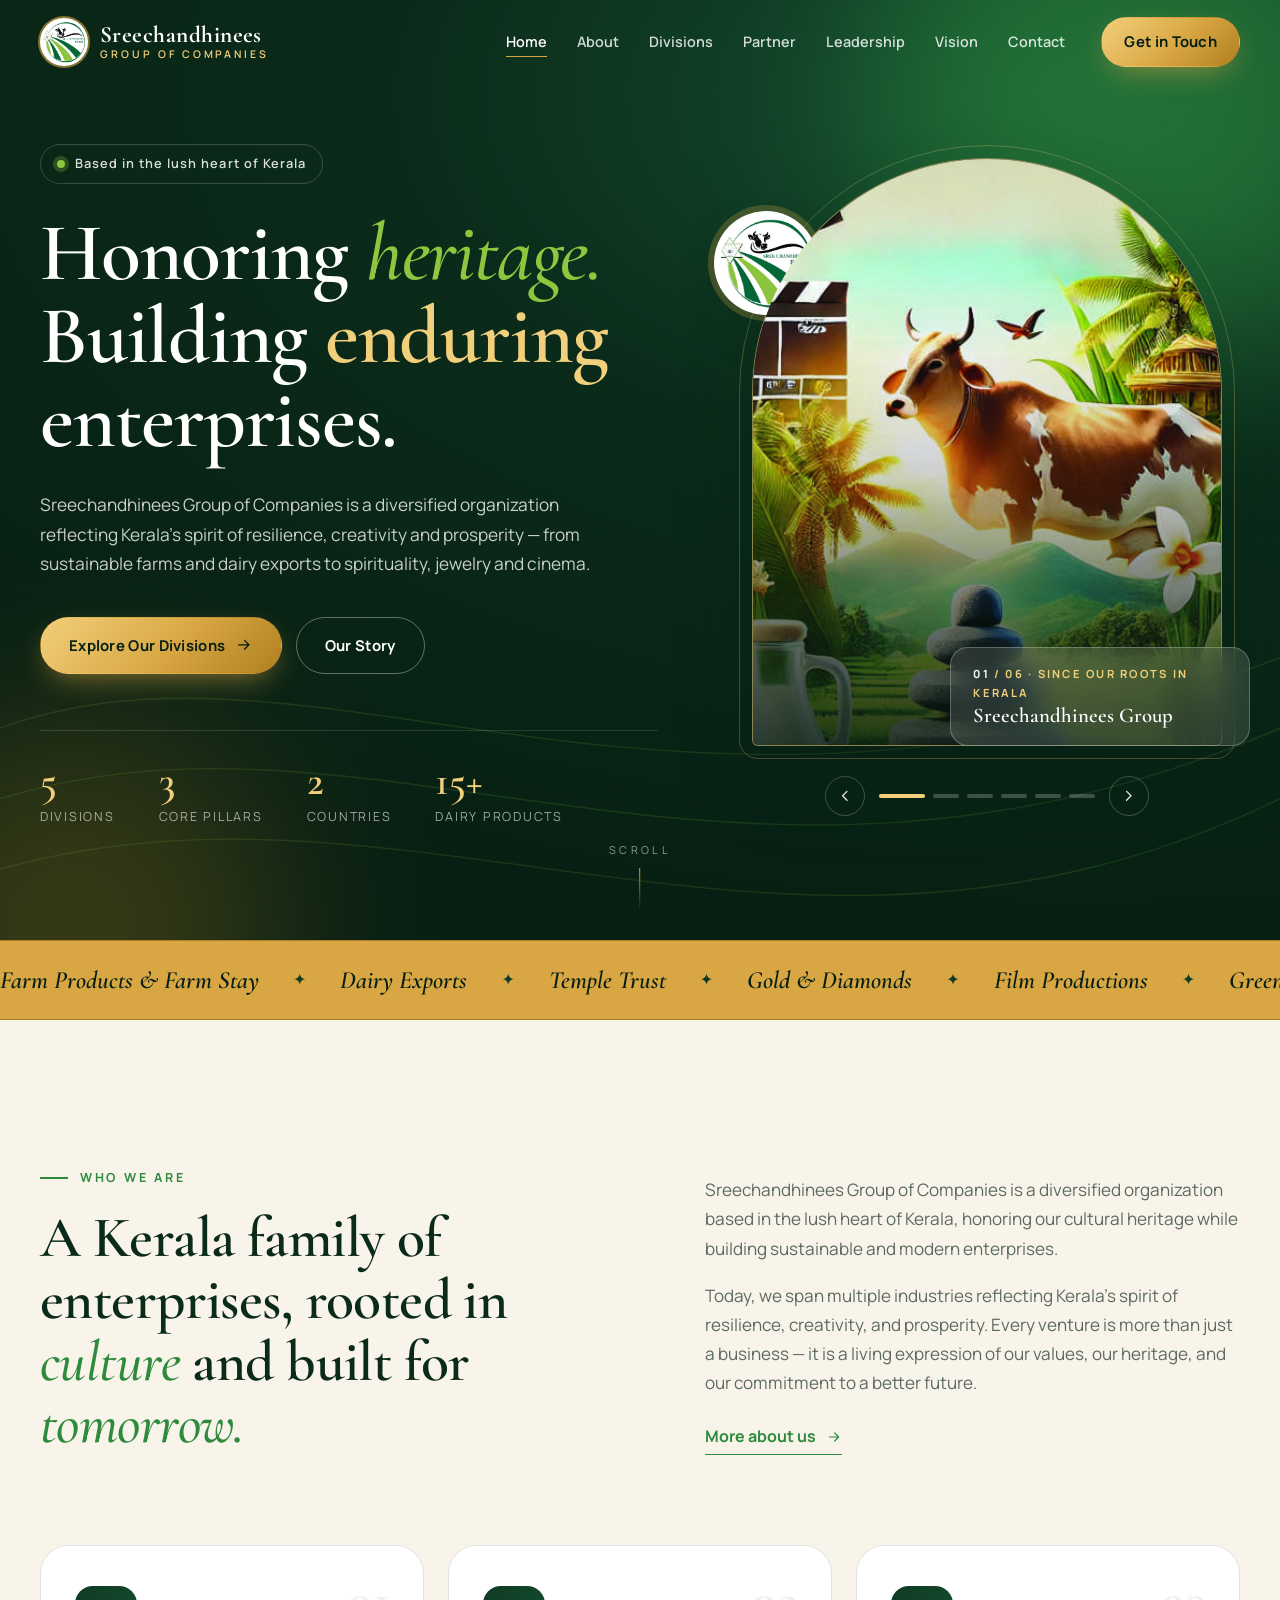
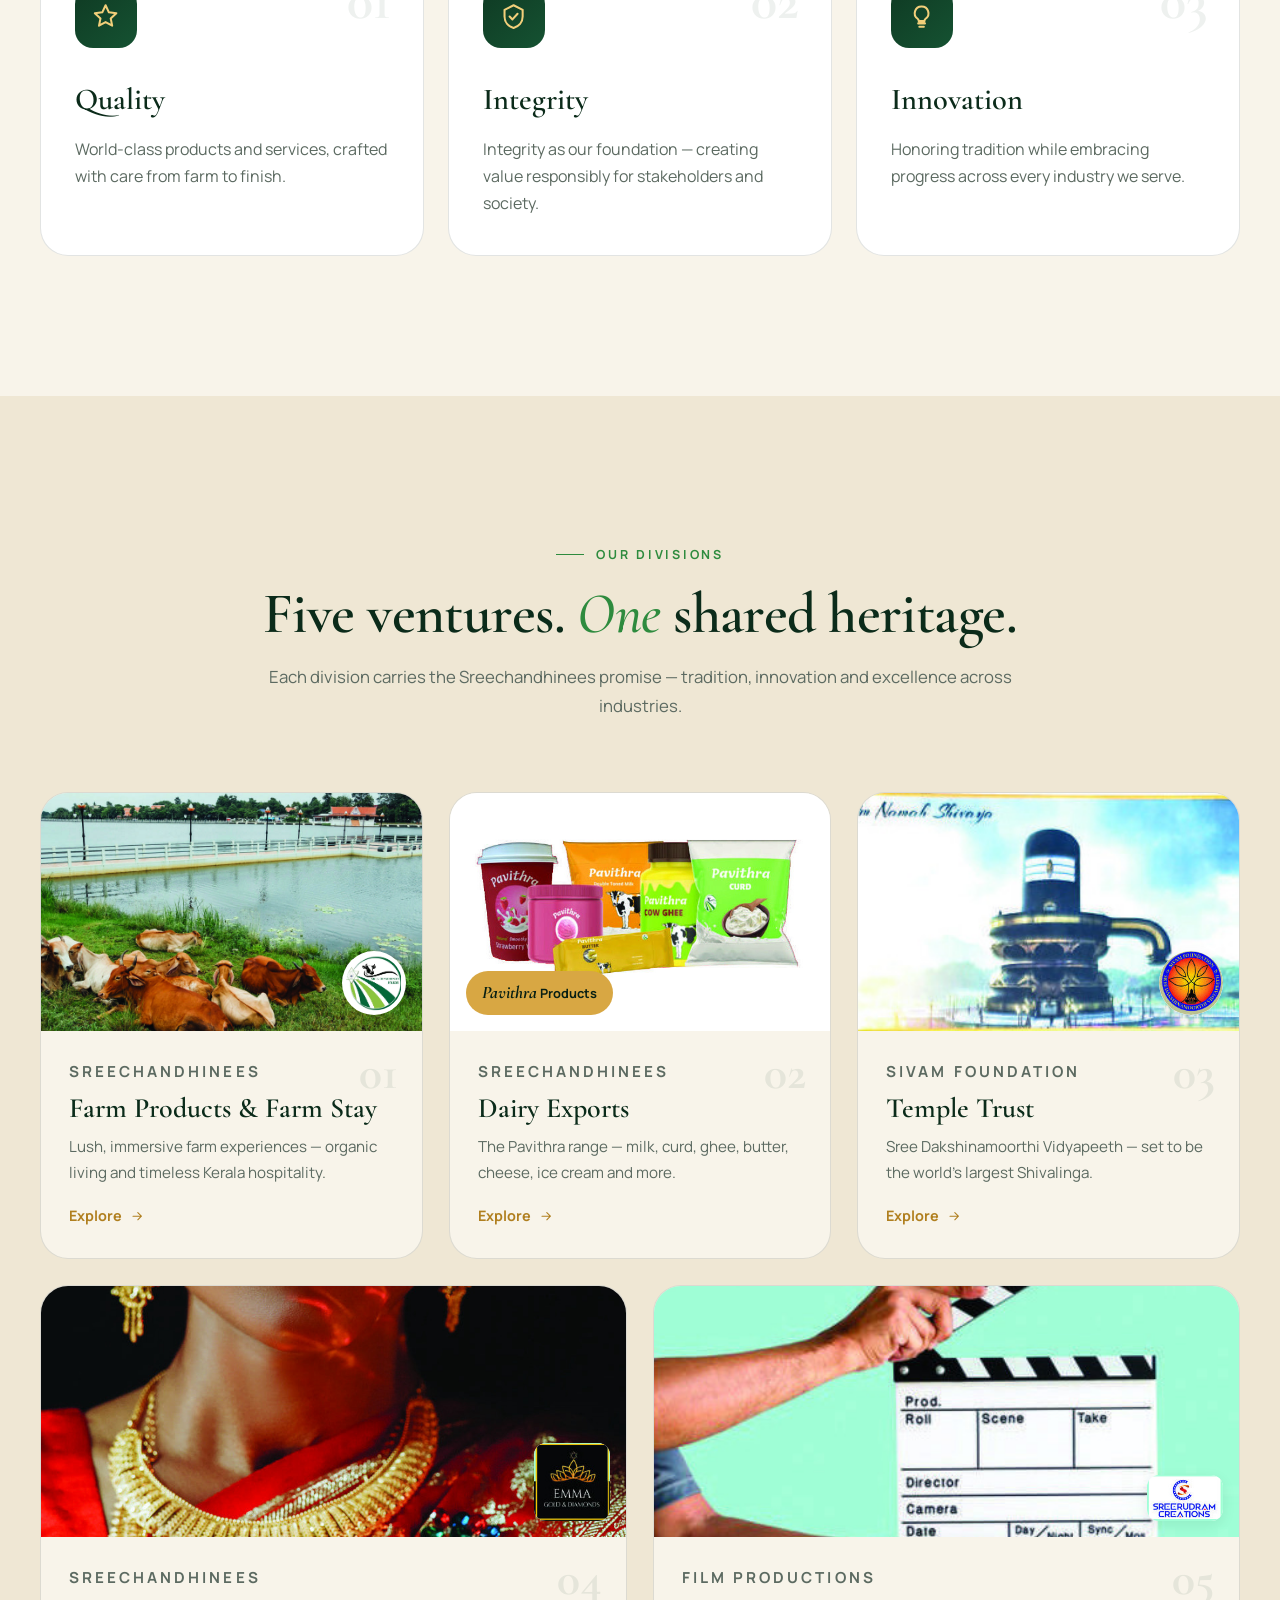
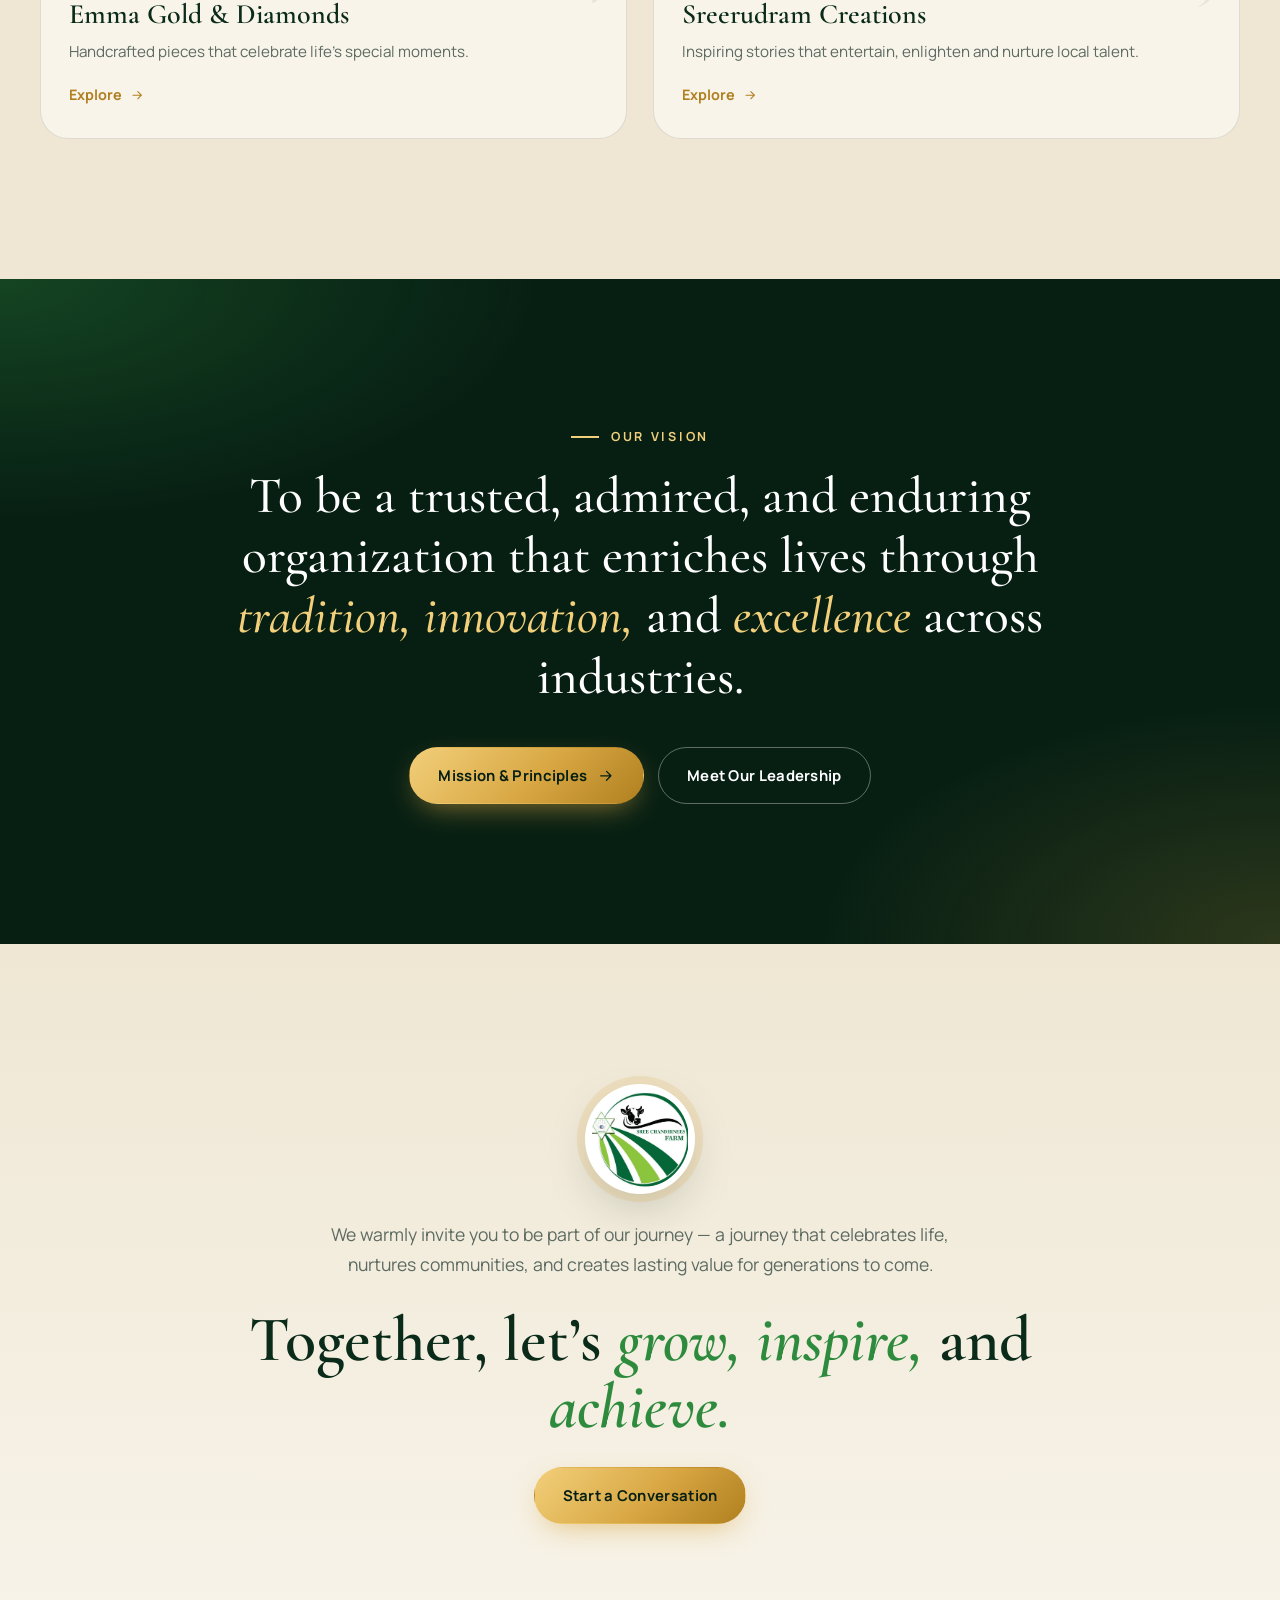
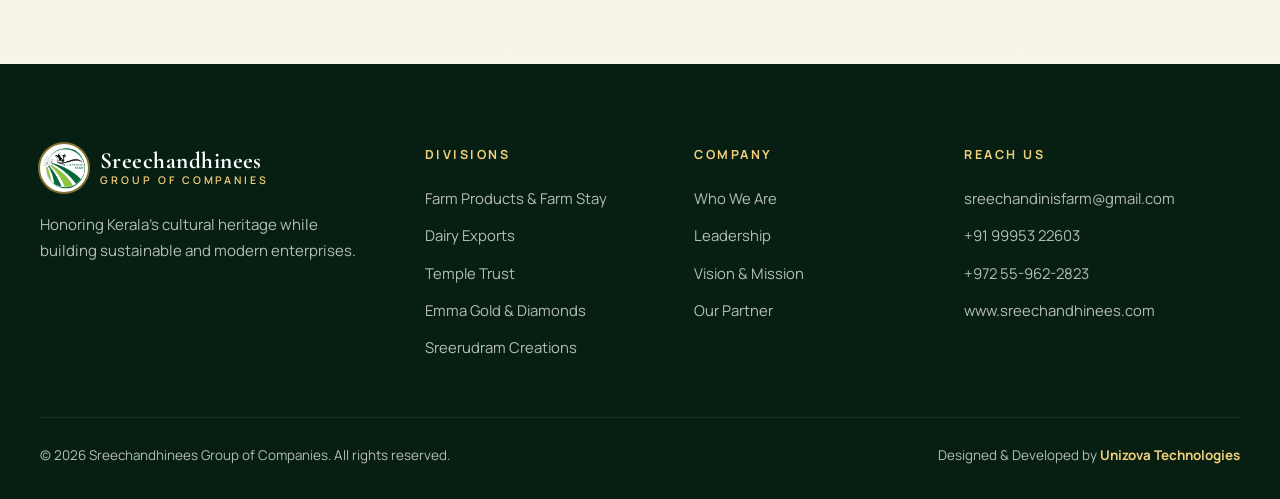
==== index.html @ 1dfb5d1c "Update footer credit to Unizova Technologies Co-Authored-By: Claude Opus 5.5 <noreply@anthropic.com>" ====
<!DOCTYPE html>
<html lang="en">
<head>
  <meta charset="UTF-8">
  <meta name="viewport" content="width=device-width, initial-scale=1.0">
  <title>Sreechandhinees Group of Companies | Rooted in Kerala</title>
  <meta name="description" content="Sreechandhinees Group of Companies — a diversified Kerala organization spanning farm stays, dairy exports, temple trust, gold &amp; diamonds and film productions. Founded on Quality, Integrity and Innovation.">
  <link rel="icon" type="image/jpeg" href="assets/img/logo.jpg">
  <link rel="preconnect" href="https://fonts.googleapis.com">
  <link rel="preconnect" href="https://fonts.gstatic.com" crossorigin>
  <link href="https://fonts.googleapis.com/css2?family=Cormorant+Garamond:ital,wght@0,500;0,600;0,700;1,500;1,600&family=Manrope:wght@300;400;500;600;700;800&display=swap" rel="stylesheet">
  <link rel="stylesheet" href="css/style.css">
</head>
<body class="page-home">

  <!-- Preloader -->
  <div class="preloader" id="preloader">
    <div class="preloader__inner">
      <div class="preloader__logo"><img src="assets/img/logo.jpg" alt=""></div>
      <span class="preloader__text">Sreechandhinees</span>
      <div class="preloader__bar"><span></span></div>
    </div>
  </div>

  <!-- Header -->
  <header class="header" id="header">
    <div class="container header__inner">
      <a href="index.html" class="brand" aria-label="Sreechandhinees home">
        <span class="brand__mark"><img src="assets/img/logo.jpg" alt="Sreechandhinees Farm logo"></span>
        <span class="brand__text">
          <strong>Sreechandhinees</strong>
          <small>Group of Companies</small>
        </span>
      </a>

      <nav class="nav" id="nav" aria-label="Primary">
        <ul class="nav__list">
          <li><a href="index.html" class="nav__link is-active" aria-current="page">Home</a></li>
          <li><a href="about.html" class="nav__link">About</a></li>
          <li><a href="divisions.html" class="nav__link">Divisions</a></li>
          <li><a href="partner.html" class="nav__link">Partner</a></li>
          <li><a href="leadership.html" class="nav__link">Leadership</a></li>
          <li><a href="vision.html" class="nav__link">Vision</a></li>
          <li><a href="contact.html" class="nav__link">Contact</a></li>
        </ul>
        <a href="contact.html" class="btn btn--gold nav__cta">Get in Touch</a>
      </nav>

      <button class="burger" id="burger" aria-label="Open menu" aria-expanded="false" aria-controls="nav">
        <span></span><span></span><span></span>
      </button>
    </div>
  </header>

  <main>
    <section class="hero" id="home">
      <div class="hero__bg" aria-hidden="true">
        <div class="hero__glow hero__glow--1"></div>
        <div class="hero__glow hero__glow--2"></div>
        <svg class="hero__lines" viewBox="0 0 800 800" preserveAspectRatio="none">
          <path d="M0 620 C 200 520, 420 760, 800 560" />
          <path d="M0 680 C 240 580, 460 820, 800 620" />
          <path d="M0 740 C 260 640, 500 880, 800 680" />
        </svg>
      </div>

      <div class="container hero__grid">
        <div class="hero__content">
          <p class="eyebrow reveal"><span class="eyebrow__dot"></span> Based in the lush heart of Kerala</p>
          <h1 class="hero__title reveal">
            Honoring <em>heritage.</em><br>
            Building <span class="text-gold">enduring</span> enterprises.
          </h1>
          <p class="hero__lead reveal">
            Sreechandhinees Group of Companies is a diversified organization reflecting Kerala’s spirit of resilience, creativity and prosperity — from sustainable farms and dairy exports to spirituality, jewelry and cinema.
          </p>
          <div class="hero__actions reveal">
            <a href="divisions.html" class="btn btn--gold">Explore Our Divisions
              <svg viewBox="0 0 24 24" aria-hidden="true"><path d="M5 12h14M13 6l6 6-6 6"/></svg>
            </a>
            <a href="about.html" class="btn btn--ghost">Our Story</a>
          </div>

          <ul class="hero__stats reveal">
            <li><strong data-count="5">0</strong><span>Divisions</span></li>
            <li><strong data-count="3">0</strong><span>Core Pillars</span></li>
            <li><strong data-count="2">0</strong><span>Countries</span></li>
            <li><strong data-count="15" data-suffix="+">0</strong><span>Dairy Products</span></li>
          </ul>
        </div>

        <div class="hero__visual reveal">
          <div class="hero-slider" id="heroSlider" aria-roledescription="carousel" aria-label="Sreechandhinees divisions">
            <div class="hero__arch">
              <figure class="slide is-active" data-title="Sreechandhinees Group" data-label="Since our roots in Kerala" data-href="about.html">
                <img src="assets/img/hero-art.jpg" alt="Kerala heritage collage — cow, paddy fields, coconut palms, dairy and cinema" style="object-position: 50% 15%">
              </figure>
              <figure class="slide" data-title="Farm Products &amp; Farm Stay" data-label="Division 01" data-href="farm.html">
                <img src="assets/img/farm.jpg" alt="Cattle resting by the lake at the Sreechandhinees farm" loading="lazy" style="object-position: 38% 50%">
              </figure>
              <figure class="slide slide--contain" data-title="Pavithra Dairy Exports" data-label="Division 02" data-href="dairy.html">
                <span class="slide__backdrop" style="background-image:url('assets/img/dairy-products.jpg')"></span>
                <img src="assets/img/dairy-products.jpg" alt="Pavithra dairy products" loading="lazy">
              </figure>
              <figure class="slide slide--contain" data-title="Sivam Foundation Temple Trust" data-label="Division 03" data-href="temple.html">
                <span class="slide__backdrop" style="background-image:url('assets/img/shivalinga.jpg')"></span>
                <img src="assets/img/shivalinga.jpg" alt="Sree Dakshinamoorthi Vidyapeeth Shivalinga" loading="lazy">
              </figure>
              <figure class="slide" data-title="Emma Gold &amp; Diamonds" data-label="Division 04" data-href="jewelry.html">
                <img src="assets/img/jewelry.jpg" alt="Traditional Kerala gold jewelry" loading="lazy" style="object-position: 50% 40%">
              </figure>
              <figure class="slide" data-title="Sreerudram Creations" data-label="Division 05" data-href="film.html">
                <img src="assets/img/film.jpg" alt="Film clapperboard" loading="lazy" style="object-position: 45% 50%">
              </figure>
            </div>

            <div class="hero__card glass" aria-live="polite">
              <span class="hero__card-label"><b id="slideNum">01</b> / 06 · <span id="slideLabel">Since our roots in Kerala</span></span>
              <a href="about.html" class="hero__card-value" id="slideTitle">Sreechandhinees Group</a>
            </div>

            <div class="slider-ui">
              <button class="slider-btn" data-dir="-1" aria-label="Previous slide"><svg viewBox="0 0 24 24" aria-hidden="true"><path d="M15 6l-6 6 6 6"/></svg></button>
              <div class="slider-dots" role="tablist"></div>
              <button class="slider-btn" data-dir="1" aria-label="Next slide"><svg viewBox="0 0 24 24" aria-hidden="true"><path d="M9 6l6 6-6 6"/></svg></button>
            </div>
          </div>
          <div class="hero__badge">
            <img src="assets/img/logo.jpg" alt="">
          </div>
        </div>
      </div>

      <a href="#about" class="hero__scroll" aria-label="Scroll to about">
        <span>Scroll</span><i></i>
      </a>
    </section>

    <div class="marquee" aria-hidden="true">
      <div class="marquee__track">
        <span>Farm Products &amp; Farm Stay</span><b>✦</b>
        <span>Dairy Exports</span><b>✦</b>
        <span>Temple Trust</span><b>✦</b>
        <span>Gold &amp; Diamonds</span><b>✦</b>
        <span>Film Productions</span><b>✦</b>
        <span>Green Lee Builders</span><b>✦</b>
        <span>Farm Products &amp; Farm Stay</span><b>✦</b>
        <span>Dairy Exports</span><b>✦</b>
        <span>Temple Trust</span><b>✦</b>
        <span>Gold &amp; Diamonds</span><b>✦</b>
        <span>Film Productions</span><b>✦</b>
        <span>Green Lee Builders</span><b>✦</b>
      </div>
    </div>

    <section class="section about" id="about">
      <div class="container about__grid">
        <div class="about__intro">
          <p class="kicker reveal">Who We Are</p>
          <h2 class="section__title reveal">A Kerala family of enterprises, rooted in <em>culture</em> and built for <em>tomorrow.</em></h2>
        </div>
        <div class="about__body">
          <p class="reveal">
            Sreechandhinees Group of Companies is a diversified organization based in the lush heart of Kerala, honoring our cultural heritage while building sustainable and modern enterprises.
          </p>
          <p class="reveal">
            Today, we span multiple industries reflecting Kerala’s spirit of resilience, creativity, and prosperity. Every venture is more than just a business — it is a living expression of our values, our heritage, and our commitment to a better future.
          </p>
          <a href="about.html" class="link-arrow reveal">More about us <svg viewBox="0 0 24 24" aria-hidden="true"><path d="M5 12h14M13 6l6 6-6 6"/></svg></a>
        </div>
      </div>

      <div class="container pillars">
        <article class="pillar reveal">
          <div class="pillar__icon">
            <svg viewBox="0 0 24 24" aria-hidden="true"><path d="M12 2l2.9 6.26L21.5 9l-5 4.6L17.8 20 12 16.8 6.2 20l1.3-6.4-5-4.6 6.6-.74z"/></svg>
          </div>
          <span class="pillar__num">01</span>
          <h3>Quality</h3>
          <p>World-class products and services, crafted with care from farm to finish.</p>
        </article>
        <article class="pillar reveal">
          <div class="pillar__icon">
            <svg viewBox="0 0 24 24" aria-hidden="true"><path d="M12 2l8 4v6c0 5-3.4 8.7-8 10-4.6-1.3-8-5-8-10V6z"/><path d="M8.5 12l2.5 2.5 4.5-5"/></svg>
          </div>
          <span class="pillar__num">02</span>
          <h3>Integrity</h3>
          <p>Integrity as our foundation — creating value responsibly for stakeholders and society.</p>
        </article>
        <article class="pillar reveal">
          <div class="pillar__icon">
            <svg viewBox="0 0 24 24" aria-hidden="true"><path d="M9 18h6M10 21h4M12 3a6 6 0 0 0-3.5 10.9c.6.5 1 1.2 1 2.1h5c0-.9.4-1.6 1-2.1A6 6 0 0 0 12 3z"/></svg>
          </div>
          <span class="pillar__num">03</span>
          <h3>Innovation</h3>
          <p>Honoring tradition while embracing progress across every industry we serve.</p>
        </article>
      </div>
    </section>

    
    <section class="section divisions" id="divisions">
      <div class="container">
        <div class="section__head section__head--center">
          <p class="kicker reveal">Our Divisions</p>
          <h2 class="section__title reveal">Five ventures. <em>One</em> shared heritage.</h2>
          <p class="section__sub reveal">Each division carries the Sreechandhinees promise — tradition, innovation and excellence across industries.</p>
        </div>
        <div class="div-grid">
          <a href="farm.html" class="div-card reveal">
            <div class="div-card__media">
              <img src="assets/img/farm.jpg" alt="Farm Products &amp; Farm Stay" loading="lazy">
              <span class="div-card__logo "><img src="assets/img/logo.jpg" alt=""></span>
            </div>
            <div class="div-card__body">
              <span class="div-card__num">01</span>
              <p class="div-card__kicker">Sreechandhinees</p>
              <h3>Farm Products &amp; Farm Stay</h3>
              <p>Lush, immersive farm experiences — organic living and timeless Kerala hospitality.</p>
              <span class="div-card__more">Explore <svg viewBox="0 0 24 24" aria-hidden="true"><path d="M5 12h14M13 6l6 6-6 6"/></svg></span>
            </div>
          </a>
          <a href="dairy.html" class="div-card reveal">
            <div class="div-card__media div-card__media--light">
              <img src="assets/img/dairy-products.jpg" alt="Dairy Exports" loading="lazy">
              <span class="div-card__chip"><em>Pavithra</em> Products</span>
            </div>
            <div class="div-card__body">
              <span class="div-card__num">02</span>
              <p class="div-card__kicker">Sreechandhinees</p>
              <h3>Dairy Exports</h3>
              <p>The Pavithra range — milk, curd, ghee, butter, cheese, ice cream and more.</p>
              <span class="div-card__more">Explore <svg viewBox="0 0 24 24" aria-hidden="true"><path d="M5 12h14M13 6l6 6-6 6"/></svg></span>
            </div>
          </a>
          <a href="temple.html" class="div-card reveal">
            <div class="div-card__media">
              <img src="assets/img/shivalinga.jpg" alt="Temple Trust" loading="lazy">
              <span class="div-card__logo div-card__logo--round"><img src="assets/img/sivam-logo.jpg" alt=""></span>
            </div>
            <div class="div-card__body">
              <span class="div-card__num">03</span>
              <p class="div-card__kicker">Sivam Foundation</p>
              <h3>Temple Trust</h3>
              <p>Sree Dakshinamoorthi Vidyapeeth — set to be the world’s largest Shivalinga.</p>
              <span class="div-card__more">Explore <svg viewBox="0 0 24 24" aria-hidden="true"><path d="M5 12h14M13 6l6 6-6 6"/></svg></span>
            </div>
          </a>
          <a href="jewelry.html" class="div-card reveal">
            <div class="div-card__media">
              <img src="assets/img/jewelry.jpg" alt="Emma Gold &amp; Diamonds" loading="lazy">
              <span class="div-card__logo div-card__logo--square"><img src="assets/img/emma-logo.jpg" alt=""></span>
            </div>
            <div class="div-card__body">
              <span class="div-card__num">04</span>
              <p class="div-card__kicker">Sreechandhinees</p>
              <h3>Emma Gold &amp; Diamonds</h3>
              <p>Handcrafted pieces that celebrate life’s special moments.</p>
              <span class="div-card__more">Explore <svg viewBox="0 0 24 24" aria-hidden="true"><path d="M5 12h14M13 6l6 6-6 6"/></svg></span>
            </div>
          </a>
          <a href="film.html" class="div-card reveal">
            <div class="div-card__media">
              <img src="assets/img/film.jpg" alt="Sreerudram Creations" loading="lazy">
              <span class="div-card__logo div-card__logo--square"><img src="assets/img/sreerudram-logo.jpg" alt=""></span>
            </div>
            <div class="div-card__body">
              <span class="div-card__num">05</span>
              <p class="div-card__kicker">Film Productions</p>
              <h3>Sreerudram Creations</h3>
              <p>Inspiring stories that entertain, enlighten and nurture local talent.</p>
              <span class="div-card__more">Explore <svg viewBox="0 0 24 24" aria-hidden="true"><path d="M5 12h14M13 6l6 6-6 6"/></svg></span>
            </div>
          </a>
        </div>
      </div>
    </section>

    
    <section class="section vision vision--teaser">
      <div class="container">
        <div class="vision__hero reveal">
          <p class="kicker kicker--light">Our Vision</p>
          <blockquote>To be a trusted, admired, and enduring organization that enriches lives through <em>tradition, innovation,</em> and <em>excellence</em> across industries.</blockquote>
          <div class="vision__actions">
            <a href="vision.html" class="btn btn--gold">Mission &amp; Principles <svg viewBox="0 0 24 24" aria-hidden="true"><path d="M5 12h14M13 6l6 6-6 6"/></svg></a>
            <a href="leadership.html" class="btn btn--ghost">Meet Our Leadership</a>
          </div>
        </div>
      </div>
    </section>

    <section class="section invite">
      <div class="container invite__inner">
        <div class="invite__logo reveal"><img src="assets/img/logo.jpg" alt=""></div>
        <p class="invite__text reveal">We warmly invite you to be part of our journey — a journey that celebrates life, nurtures communities, and creates lasting value for generations to come.</p>
        <h2 class="invite__title reveal">Together, let’s <em>grow,</em> <em>inspire,</em> and <em>achieve.</em></h2>
        <a href="contact.html" class="btn btn--gold reveal">Start a Conversation</a>
      </div>
    </section>
  </main>

  <!-- Footer -->
  <footer class="footer">
    <div class="container footer__grid">
      <div class="footer__brand">
        <a href="index.html" class="brand brand--footer">
          <span class="brand__mark"><img src="assets/img/logo.jpg" alt=""></span>
          <span class="brand__text"><strong>Sreechandhinees</strong><small>Group of Companies</small></span>
        </a>
        <p>Honoring Kerala’s cultural heritage while building sustainable and modern enterprises.</p>
      </div>
      <div>
        <h4>Divisions</h4>
        <ul>
          <li><a href="farm.html">Farm Products &amp; Farm Stay</a></li>
          <li><a href="dairy.html">Dairy Exports</a></li>
          <li><a href="temple.html">Temple Trust</a></li>
          <li><a href="jewelry.html">Emma Gold &amp; Diamonds</a></li>
          <li><a href="film.html">Sreerudram Creations</a></li>
        </ul>
      </div>
      <div>
        <h4>Company</h4>
        <ul>
          <li><a href="about.html">Who We Are</a></li>
          <li><a href="leadership.html">Leadership</a></li>
          <li><a href="vision.html">Vision &amp; Mission</a></li>
          <li><a href="partner.html">Our Partner</a></li>
        </ul>
      </div>
      <div>
        <h4>Reach Us</h4>
        <ul>
          <li><a href="mailto:sreechandinisfarm@gmail.com">sreechandinisfarm@gmail.com</a></li>
          <li><a href="tel:+919995322603">+91 99953 22603</a></li>
          <li><a href="tel:+972559622823">+972 55-962-2823</a></li>
          <li><a href="https://www.sreechandhinees.com">www.sreechandhinees.com</a></li>
        </ul>
      </div>
    </div>
    <div class="container footer__bottom">
      <p>© <span id="year"></span> Sreechandhinees Group of Companies. All rights reserved.</p>
      <p class="footer__credit">Designed &amp; Developed by <a href="https://unizova.com" target="_blank" rel="noopener">Unizova Technologies</a></p>
    </div>
  </footer>

  <a href="#" class="to-top" id="toTop" aria-label="Back to top">
    <svg viewBox="0 0 24 24" aria-hidden="true"><path d="M12 19V5M6 11l6-6 6 6"/></svg>
  </a>

  <script src="js/main.js"></script>
</body>
</html>
---- css/style.css ----
/* ==========================================================
   Sreechandhinees Group of Companies
   ========================================================== */

:root {
  --forest-900: #071f13;
  --forest-800: #0b2b1a;
  --forest-700: #0f3a23;
  --forest-600: #155232;
  --leaf: #2e8b3e;
  --lime: #8dc63f;
  --gold: #d8a743;
  --gold-light: #f2cf7a;
  --gold-deep: #b07f1f;
  --cream: #f8f4ea;
  --sand: #efe7d4;
  --ink: #142019;
  --muted: #5c6a61;
  --line: rgba(20, 32, 25, 0.12);
  --white: #ffffff;

  --font-display: "Cormorant Garamond", Georgia, serif;
  --font-body: "Manrope", system-ui, -apple-system, "Segoe UI", sans-serif;

  --radius-sm: 10px;
  --radius: 18px;
  --radius-lg: 28px;
  --shadow-sm: 0 4px 14px rgba(7, 31, 19, 0.08);
  --shadow: 0 18px 50px -12px rgba(7, 31, 19, 0.25);
  --shadow-lg: 0 40px 90px -20px rgba(7, 31, 19, 0.45);
  --ease: cubic-bezier(0.22, 1, 0.36, 1);
  --header-h: 84px;
}

*,
*::before,
*::after { box-sizing: border-box; margin: 0; padding: 0; }

html { scroll-behavior: smooth; scroll-padding-top: calc(var(--header-h) - 10px); }

body {
  font-family: var(--font-body);
  font-size: 16px;
  line-height: 1.7;
  color: var(--ink);
  background: var(--cream);
  -webkit-font-smoothing: antialiased;
  overflow-x: hidden;
}

body.is-loading,
body.menu-open { overflow: hidden; }

img { display: block; max-width: 100%; }
a { color: inherit; text-decoration: none; }
ul, ol { list-style: none; }
button, input, select, textarea { font: inherit; color: inherit; }

svg { width: 1em; height: 1em; fill: none; stroke: currentColor; stroke-width: 1.8; stroke-linecap: round; stroke-linejoin: round; }

::selection { background: var(--gold); color: var(--forest-900); }

.container { width: min(1200px, 100% - 48px); margin-inline: auto; }

em { font-style: italic; }
.text-gold { color: var(--gold-light); }

/* ---------- Typography helpers ---------- */
.kicker {
  display: inline-flex;
  align-items: center;
  gap: 12px;
  font-size: 0.78rem;
  font-weight: 700;
  letter-spacing: 0.22em;
  text-transform: uppercase;
  color: var(--leaf);
  margin-bottom: 18px;
}
.kicker::before { content: ""; width: 28px; height: 1.5px; background: currentColor; }
.kicker--light { color: var(--gold-light); }

.section { padding: clamp(80px, 11vw, 140px) 0; position: relative; }

.section__head { max-width: 760px; margin-bottom: clamp(48px, 6vw, 72px); }
.section__head--center { margin-inline: auto; text-align: center; }
.section__head--center .kicker { justify-content: center; }

.section__title {
  font-family: var(--font-display);
  font-weight: 600;
  font-size: clamp(2.2rem, 4.6vw, 3.6rem);
  line-height: 1.08;
  letter-spacing: -0.01em;
  color: var(--forest-800);
}
.section__title em { color: var(--leaf); font-weight: 500; }

.section__sub { margin-top: 18px; color: var(--muted); font-size: 1.05rem; }

/* ---------- Buttons ---------- */
.btn {
  --pad-y: 15px;
  display: inline-flex;
  align-items: center;
  justify-content: center;
  gap: 10px;
  padding: var(--pad-y) 28px;
  border-radius: 999px;
  font-weight: 700;
  font-size: 0.93rem;
  letter-spacing: 0.02em;
  border: 1.5px solid transparent;
  cursor: pointer;
  position: relative;
  overflow: hidden;
  isolation: isolate;
  transition: transform 0.4s var(--ease), box-shadow 0.4s var(--ease), color 0.3s, border-color 0.3s, background 0.3s;
}
.btn svg { font-size: 1.1rem; transition: transform 0.4s var(--ease); }
.btn:hover svg { transform: translateX(4px); }

.btn--gold {
  background: linear-gradient(135deg, var(--gold-light), var(--gold) 55%, var(--gold-deep));
  color: var(--forest-900);
  box-shadow: 0 10px 30px -10px rgba(216, 167, 67, 0.7);
}
.btn--gold::after {
  content: "";
  position: absolute;
  inset: 0;
  background: linear-gradient(120deg, transparent 30%, rgba(255, 255, 255, 0.55) 50%, transparent 70%);
  transform: translateX(-120%);
  transition: transform 0.8s var(--ease);
  z-index: -1;
}
.btn--gold:hover { transform: translateY(-2px); box-shadow: 0 18px 40px -12px rgba(216, 167, 67, 0.85); }
.btn--gold:hover::after { transform: translateX(120%); }

.btn--ghost { border-color: rgba(255, 255, 255, 0.35); color: var(--white); }
.btn--ghost:hover { border-color: var(--gold-light); color: var(--gold-light); transform: translateY(-2px); }

.btn--block { width: 100%; }

.glass {
  background: rgba(255, 255, 255, 0.12);
  border: 1px solid rgba(255, 255, 255, 0.25);
  backdrop-filter: blur(14px);
  -webkit-backdrop-filter: blur(14px);
}

/* ---------- Preloader ---------- */
.preloader {
  position: fixed;
  inset: 0;
  z-index: 1000;
  display: grid;
  place-items: center;
  background: var(--forest-900);
  transition: opacity 0.7s var(--ease), visibility 0.7s;
}
.preloader.is-done { opacity: 0; visibility: hidden; }
.preloader__inner { display: grid; justify-items: center; gap: 18px; }
.preloader__logo {
  width: 96px; height: 96px;
  border-radius: 50%;
  background: var(--white);
  padding: 8px;
  animation: pulse 1.6s var(--ease) infinite;
}
.preloader__logo img { width: 100%; height: 100%; object-fit: contain; border-radius: 50%; }
.preloader__text {
  font-family: var(--font-display);
  font-size: 1.6rem;
  letter-spacing: 0.3em;
  text-transform: uppercase;
  color: var(--gold-light);
}
.preloader__bar { width: 160px; height: 2px; background: rgba(255, 255, 255, 0.12); overflow: hidden; border-radius: 2px; }
.preloader__bar span { display: block; height: 100%; width: 40%; background: var(--gold); animation: load 1.2s var(--ease) infinite; }

@keyframes pulse { 0%, 100% { transform: scale(1); box-shadow: 0 0 0 0 rgba(216, 167, 67, 0.5); } 50% { transform: scale(1.04); box-shadow: 0 0 0 14px rgba(216, 167, 67, 0); } }
@keyframes load { 0% { transform: translateX(-100%); } 100% { transform: translateX(260%); } }

/* ---------- Header ---------- */
.header {
  position: fixed;
  inset: 0 0 auto 0;
  z-index: 100;
  height: var(--header-h);
  transition: height 0.4s var(--ease);
}
/* Blur lives on a pseudo-element: backdrop-filter on .header itself would trap the fixed mobile menu inside it */
.header::before {
  content: "";
  position: absolute;
  inset: 0;
  background: transparent;
  transition: background 0.4s, box-shadow 0.4s;
}
.header.is-scrolled { --header-h: 70px; }
.header.is-scrolled::before {
  background: rgba(7, 31, 19, 0.82);
  backdrop-filter: blur(16px) saturate(140%);
  -webkit-backdrop-filter: blur(16px) saturate(140%);
  box-shadow: 0 10px 30px -15px rgba(0, 0, 0, 0.5);
}
.header__inner { position: relative; }
.brand { position: relative; z-index: 110; }
.header__inner { height: 100%; display: flex; align-items: center; justify-content: space-between; gap: 24px; }

.brand { display: flex; align-items: center; gap: 12px; color: var(--white); }
.brand__mark {
  width: 48px; height: 48px;
  flex-shrink: 0;
  border-radius: 50%;
  background: var(--white);
  padding: 3px;
  box-shadow: 0 0 0 2px rgba(216, 167, 67, 0.6);
}
.brand__mark img { width: 100%; height: 100%; object-fit: contain; border-radius: 50%; }
.brand__text { display: flex; flex-direction: column; line-height: 1.1; }
.brand__text strong { font-family: var(--font-display); font-size: 1.45rem; font-weight: 700; letter-spacing: 0.02em; }
.brand__text small { font-size: 0.66rem; letter-spacing: 0.28em; text-transform: uppercase; color: var(--gold-light); font-weight: 600; }

.nav { display: flex; align-items: center; gap: 36px; }
.nav__list { display: flex; gap: 30px; }
.nav__link {
  position: relative;
  font-size: 0.9rem;
  font-weight: 600;
  color: rgba(255, 255, 255, 0.82);
  padding: 6px 0;
  transition: color 0.3s;
}
.nav__link::after {
  content: "";
  position: absolute;
  left: 0; bottom: 0;
  width: 100%; height: 1.5px;
  background: var(--gold);
  transform: scaleX(0);
  transform-origin: right;
  transition: transform 0.45s var(--ease);
}
.nav__link:hover,
.nav__link.is-active { color: var(--white); }
.nav__link:hover::after,
.nav__link.is-active::after { transform: scaleX(1); transform-origin: left; }
.nav__cta { --pad-y: 11px; padding-inline: 22px; }

.burger { display: none; width: 44px; height: 44px; border: 0; background: transparent; cursor: pointer; position: relative; z-index: 110; }
.burger span { position: absolute; left: 10px; width: 24px; height: 2px; background: var(--white); border-radius: 2px; transition: transform 0.4s var(--ease), opacity 0.3s, top 0.4s var(--ease); }
.burger span:nth-child(1) { top: 14px; }
.burger span:nth-child(2) { top: 21px; }
.burger span:nth-child(3) { top: 28px; }
.burger.is-open span:nth-child(1) { top: 21px; transform: rotate(45deg); }
.burger.is-open span:nth-child(2) { opacity: 0; }
.burger.is-open span:nth-child(3) { top: 21px; transform: rotate(-45deg); }

/* ---------- Hero ---------- */
.hero {
  position: relative;
  min-height: 100vh;
  min-height: 100svh;
  padding: calc(var(--header-h) + 60px) 0 110px;
  display: flex;
  align-items: center;
  background: radial-gradient(120% 90% at 85% 10%, var(--forest-600) 0%, var(--forest-800) 45%, var(--forest-900) 100%);
  color: var(--white);
  overflow: hidden;
}
.hero__bg { position: absolute; inset: 0; pointer-events: none; }
.hero__glow { position: absolute; border-radius: 50%; filter: blur(90px); opacity: 0.55; }
.hero__glow--1 { width: 520px; height: 520px; background: #2e8b3e; top: -160px; right: -120px; animation: float 14s ease-in-out infinite; }
.hero__glow--2 { width: 420px; height: 420px; background: #8c6a1d; bottom: -200px; left: -140px; opacity: 0.35; animation: float 18s ease-in-out infinite reverse; }
.hero__lines { position: absolute; inset: 0; width: 100%; height: 100%; }
.hero__lines path { fill: none; stroke: rgba(141, 198, 63, 0.14); stroke-width: 1.2; }

@keyframes float { 0%, 100% { transform: translate(0, 0); } 50% { transform: translate(-40px, 30px); } }

.hero__grid {
  position: relative;
  display: grid;
  grid-template-columns: 1.1fr 0.9fr;
  align-items: center;
  gap: clamp(40px, 6vw, 90px);
}

.eyebrow {
  display: inline-flex;
  align-items: center;
  gap: 10px;
  padding: 8px 16px;
  border: 1px solid rgba(255, 255, 255, 0.18);
  border-radius: 999px;
  font-size: 0.8rem;
  font-weight: 600;
  letter-spacing: 0.08em;
  color: rgba(255, 255, 255, 0.85);
  margin-bottom: 28px;
}
.eyebrow__dot { width: 8px; height: 8px; border-radius: 50%; background: var(--lime); box-shadow: 0 0 0 4px rgba(141, 198, 63, 0.25); }

.hero__title {
  font-family: var(--font-display);
  font-weight: 600;
  font-size: clamp(2.8rem, 6.4vw, 5.4rem);
  line-height: 1.02;
  letter-spacing: -0.015em;
}
.hero__title em { color: var(--lime); font-weight: 500; }

.hero__lead { margin-top: 28px; max-width: 560px; font-size: 1.08rem; color: rgba(255, 255, 255, 0.78); }

.hero__actions { display: flex; flex-wrap: wrap; gap: 14px; margin-top: 38px; }

.hero__stats {
  display: grid;
  grid-template-columns: repeat(4, auto);
  justify-content: start;
  gap: 18px 44px;
  margin-top: 56px;
  padding-top: 30px;
  border-top: 1px solid rgba(255, 255, 255, 0.12);
}
.hero__stats strong { display: block; font-family: var(--font-display); font-size: 2.6rem; line-height: 1; color: var(--gold-light); font-weight: 600; }
.hero__stats span { font-size: 0.78rem; letter-spacing: 0.14em; text-transform: uppercase; color: rgba(255, 255, 255, 0.6); }

.hero__visual { position: relative; justify-self: center; width: min(100%, 470px); }
.hero__arch {
  position: relative;
  aspect-ratio: 4 / 5;
  border-radius: 999px 999px 26px 26px;
  overflow: hidden;
  border: 1.5px solid rgba(242, 207, 122, 0.55);
  box-shadow: var(--shadow-lg);
  outline: 1px solid rgba(242, 207, 122, 0.25);
  outline-offset: 12px;
}
.hero__arch::after { content: ""; position: absolute; inset: 0; z-index: 2; pointer-events: none; background: linear-gradient(180deg, transparent 55%, rgba(7, 31, 19, 0.6)); }

/* ---------- Hero slider ---------- */
.hero-slider { position: relative; }
.hero-slider .hero__arch { background: var(--forest-800); touch-action: pan-y; }
.slide {
  position: absolute;
  inset: 0;
  margin: 0;
  overflow: hidden;
  opacity: 0;
  visibility: hidden;
  clip-path: inset(0 0 0 100%);
  transition: opacity 0.9s var(--ease), clip-path 1.1s var(--ease), visibility 0s 1.1s;
}
.slide.is-active {
  opacity: 1;
  visibility: visible;
  clip-path: inset(0 0 0 0);
  z-index: 1;
  transition: opacity 0.9s var(--ease), clip-path 1.1s var(--ease), visibility 0s;
}
.slide.is-leaving { visibility: visible; opacity: 1; clip-path: inset(0 0 0 0); z-index: 0; }
.slide img { width: 100%; height: 100%; object-fit: cover; transform: scale(1.12); }
.slide.is-active img { animation: kenburns 7s ease-out forwards; }
@keyframes kenburns { from { transform: scale(1.12); } to { transform: scale(1); } }

/* small / landscape images: sharp contained image over a blurred copy of itself */
.slide--contain img { position: relative; object-fit: contain; padding: 18% 8% 22%; filter: drop-shadow(0 20px 30px rgba(0, 0, 0, 0.45)); }
.slide__backdrop { position: absolute; inset: -30px; background-size: cover; background-position: center; filter: blur(24px) saturate(1.2) brightness(0.75); }

.slider-ui { display: flex; align-items: center; justify-content: center; gap: 14px; margin-top: 30px; }
.slider-btn {
  width: 40px; height: 40px;
  display: grid; place-items: center;
  border-radius: 50%;
  border: 1px solid rgba(255, 255, 255, 0.25);
  background: transparent;
  color: var(--white);
  font-size: 1.1rem;
  cursor: pointer;
  transition: background 0.3s, border-color 0.3s, color 0.3s;
}
.slider-btn:hover { background: var(--gold); border-color: var(--gold); color: var(--forest-900); }
.slider-dots { display: flex; gap: 8px; }
.slider-dot {
  position: relative;
  width: 26px; height: 4px;
  padding: 0;
  border: 0;
  border-radius: 4px;
  background: rgba(255, 255, 255, 0.22);
  overflow: hidden;
  cursor: pointer;
  transition: width 0.4s var(--ease);
}
.slider-dot.is-active { width: 46px; }
.slider-dot::after { content: ""; position: absolute; inset: 0; background: var(--gold-light); transform: scaleX(0); transform-origin: left; }
.slider-dot.is-done::after { transform: scaleX(1); }
.slider-dot.is-active::after { animation: dotfill var(--slide-ms, 5000ms) linear forwards; }
.hero-slider.is-paused .slider-dot.is-active::after { animation-play-state: paused; }
@keyframes dotfill { to { transform: scaleX(1); } }

.hero__badge {
  position: absolute;
  top: 8%;
  left: -38px;
  width: 104px; height: 104px;
  border-radius: 50%;
  background: var(--white);
  padding: 6px;
  box-shadow: 0 0 0 6px rgba(216, 167, 67, 0.25), var(--shadow);
  animation: bob 6s ease-in-out infinite;
}
.hero__badge img { width: 100%; height: 100%; object-fit: contain; border-radius: 50%; }

.hero__card {
  position: absolute;
  right: -28px;
  bottom: 70px;
  z-index: 3;
  min-width: 250px;
  max-width: 300px;
  padding: 16px 22px;
  border-radius: var(--radius);
  display: grid;
  gap: 2px;
  animation: bob 7s ease-in-out infinite reverse;
}
.hero__card-label { font-size: 0.7rem; letter-spacing: 0.2em; text-transform: uppercase; color: var(--gold-light); font-weight: 700; }
.hero__card-label b { color: var(--white); }
.hero__card-value { font-family: var(--font-display); font-size: 1.3rem; font-weight: 600; line-height: 1.2; transition: opacity 0.4s, transform 0.4s var(--ease); }
.hero__card-value:hover { color: var(--gold-light); }
.hero__card.is-swapping .hero__card-value { opacity: 0; transform: translateY(8px); }

@keyframes bob { 0%, 100% { transform: translateY(0); } 50% { transform: translateY(-12px); } }

.hero__scroll {
  position: absolute;
  bottom: 28px;
  left: 50%;
  transform: translateX(-50%);
  display: grid;
  justify-items: center;
  gap: 8px;
  font-size: 0.68rem;
  letter-spacing: 0.3em;
  text-transform: uppercase;
  color: rgba(255, 255, 255, 0.55);
}
.hero__scroll i { width: 1px; height: 44px; background: linear-gradient(var(--gold), transparent); position: relative; overflow: hidden; }
.hero__scroll i::after { content: ""; position: absolute; top: -20px; left: 0; width: 1px; height: 20px; background: var(--white); animation: drip 2s var(--ease) infinite; }
@keyframes drip { to { top: 100%; } }

/* ---------- Marquee ---------- */
.marquee { background: var(--gold); color: var(--forest-900); overflow: hidden; padding: 18px 0; border-block: 1px solid var(--gold-deep); }
.marquee__track { display: flex; gap: 34px; width: max-content; animation: marquee 38s linear infinite; }
.marquee span { font-family: var(--font-display); font-size: 1.55rem; font-weight: 600; font-style: italic; white-space: nowrap; }
.marquee b { font-size: 1rem; align-self: center; color: var(--forest-700); }
.marquee:hover .marquee__track { animation-play-state: paused; }
@keyframes marquee { to { transform: translateX(-50%); } }

/* ---------- About ---------- */
.about { background: var(--cream); }
.about__grid { display: grid; grid-template-columns: 1.1fr 1fr; gap: clamp(40px, 6vw, 100px); align-items: end; }
.about__body p { color: var(--muted); font-size: 1.07rem; }
.about__body p + p { margin-top: 18px; }

.pillars { display: grid; grid-template-columns: repeat(3, 1fr); gap: 24px; margin-top: clamp(56px, 7vw, 90px); }
.pillar {
  position: relative;
  padding: 40px 34px 38px;
  background: var(--white);
  border-radius: var(--radius-lg);
  border: 1px solid var(--line);
  overflow: hidden;
  transition: transform 0.5s var(--ease), box-shadow 0.5s var(--ease), border-color 0.5s;
}
.pillar::before {
  content: "";
  position: absolute;
  inset: auto 0 0 0;
  height: 4px;
  background: linear-gradient(90deg, var(--leaf), var(--lime), var(--gold));
  transform: scaleX(0);
  transform-origin: left;
  transition: transform 0.6s var(--ease);
}
.pillar:hover { transform: translateY(-8px); box-shadow: var(--shadow); border-color: transparent; }
.pillar:hover::before { transform: scaleX(1); }
.pillar__icon {
  width: 62px; height: 62px;
  display: grid; place-items: center;
  border-radius: 18px;
  background: linear-gradient(140deg, var(--forest-700), var(--forest-600));
  color: var(--gold-light);
  font-size: 1.7rem;
  margin-bottom: 26px;
}
.pillar__num { position: absolute; top: 28px; right: 32px; font-family: var(--font-display); font-size: 3.4rem; line-height: 1; color: rgba(15, 58, 35, 0.07); font-weight: 700; }
.pillar h3 { font-family: var(--font-display); font-size: 1.9rem; font-weight: 600; color: var(--forest-800); margin-bottom: 10px; }
.pillar p { color: var(--muted); }

/* ---------- Divisions ---------- */
.divisions { background: var(--sand); }

.div-tabs {
  display: flex;
  flex-wrap: wrap;
  justify-content: center;
  gap: 10px;
  margin: -20px auto clamp(56px, 7vw, 90px);
}
.div-tab {
  padding: 10px 20px;
  border-radius: 999px;
  border: 1px solid rgba(15, 58, 35, 0.18);
  font-size: 0.86rem;
  font-weight: 600;
  color: var(--forest-700);
  background: rgba(255, 255, 255, 0.5);
  transition: background 0.3s, color 0.3s, border-color 0.3s, transform 0.3s var(--ease);
}
.div-tab:hover,
.div-tab.is-active { background: var(--forest-700); color: var(--white); border-color: var(--forest-700); transform: translateY(-2px); }

.division {
  display: grid;
  grid-template-columns: 1fr 1fr;
  align-items: center;
  gap: clamp(40px, 6vw, 96px);
  padding: clamp(40px, 5vw, 64px);
  border-radius: 36px;
  margin-bottom: 40px;
  background: var(--cream);
  scroll-margin-top: 100px;
}
.division:last-child { margin-bottom: 0; }
.division--reverse .division__media { order: 2; }

.division--dark { background: linear-gradient(150deg, var(--forest-700), var(--forest-900)); color: var(--white); }
.division--noir { background: radial-gradient(120% 120% at 100% 0%, #3a1610 0%, #160a07 60%); color: var(--white); }
.division--dark .division__title,
.division--noir .division__title { color: var(--white); }
.division--dark .kicker,
.division--noir .kicker { color: var(--gold-light); }
.division--dark .division__content p,
.division--noir .division__content p { color: rgba(255, 255, 255, 0.78); }
.division--dark .division__index,
.division--noir .division__index { color: rgba(242, 207, 122, 0.16); }
.division--dark .ticks li,
.division--noir .ticks li { color: rgba(255, 255, 255, 0.9); }

.division__media { position: relative; }
.frame {
  position: relative;
  border-radius: var(--radius-lg);
  overflow: hidden;
  aspect-ratio: 5 / 4;
  box-shadow: var(--shadow);
  background: var(--forest-800);
}
.frame img { width: 100%; height: 110%; object-fit: cover; transition: transform 1.2s var(--ease); will-change: transform; }
.division:hover .frame img { transform: scale(1.04); }
.frame--light { background: var(--white); display: grid; place-items: center; padding: 28px; }
.frame--light img { height: auto; object-fit: contain; }
.frame--gold { border: 3px solid var(--gold); }
.frame--aqua { background: #a8dedd; }
.frame--aqua img { object-position: 30% 70%; height: 100%; }
#temple .frame img { height: 100%; }

.division__logo {
  position: absolute;
  right: -18px;
  bottom: -22px;
  width: 104px; height: 104px;
  border-radius: 50%;
  background: var(--white);
  padding: 6px;
  box-shadow: 0 0 0 5px rgba(255, 255, 255, 0.35), var(--shadow);
  transition: transform 0.6s var(--ease);
}
.division__logo img { width: 100%; height: 100%; object-fit: contain; border-radius: 50%; }
.division__logo--square { border-radius: 16px; padding: 0; overflow: hidden; width: 116px; height: auto; }
.division__logo--square img { border-radius: 0; height: auto; }
.division__logo--round { padding: 0; overflow: hidden; }
.division__logo--round img { object-fit: cover; }
.division--reverse .division__logo { right: auto; left: -18px; }
.division:hover .division__logo { transform: rotate(-6deg) scale(1.05); }

.brand-chip {
  position: absolute;
  left: 24px;
  top: -18px;
  padding: 10px 20px;
  border-radius: 999px;
  background: var(--gold);
  color: var(--forest-900);
  font-weight: 700;
  font-size: 0.85rem;
  letter-spacing: 0.04em;
  box-shadow: var(--shadow-sm);
}
.brand-chip span { font-family: var(--font-display); font-style: italic; font-size: 1.2rem; }

.stat-float {
  position: absolute;
  left: -20px;
  top: 22px;
  padding: 14px 20px;
  border-radius: var(--radius);
  max-width: 220px;
  background: rgba(11, 43, 26, 0.82);
  color: var(--white);
}
.stat-float strong b { font-weight: inherit; }
.stat-float strong { display: block; font-family: var(--font-display); font-size: 2.2rem; line-height: 1; color: var(--gold-light); }
.stat-float span { font-size: 0.8rem; color: rgba(255, 255, 255, 0.8); }

.division__content { position: relative; }
.division__index {
  position: absolute;
  top: -40px;
  right: 0;
  font-family: var(--font-display);
  font-size: clamp(5rem, 9vw, 8rem);
  font-weight: 700;
  line-height: 1;
  color: rgba(15, 58, 35, 0.07);
  pointer-events: none;
}
.division__title {
  font-family: var(--font-display);
  font-size: clamp(2rem, 3.6vw, 2.9rem);
  font-weight: 600;
  line-height: 1.08;
  color: var(--forest-800);
  margin-bottom: 22px;
}
.division__title small {
  display: block;
  margin-top: 8px;
  font-family: var(--font-body);
  font-size: 0.82rem;
  font-weight: 600;
  letter-spacing: 0.06em;
  color: var(--gold-deep);
  line-height: 1.5;
}
.division--dark .division__title small,
.division--noir .division__title small { color: var(--gold-light); }
.division__content p { color: var(--muted); }
.division__content p + p { margin-top: 14px; }

.ticks { margin-top: 26px; display: grid; gap: 12px; }
.ticks li { display: flex; align-items: center; gap: 12px; font-weight: 600; color: var(--forest-700); }
.ticks li::before {
  content: "";
  flex-shrink: 0;
  width: 22px; height: 22px;
  border-radius: 50%;
  background: var(--gold) url("data:image/svg+xml,%3Csvg xmlns='http://www.w3.org/2000/svg' viewBox='0 0 24 24' fill='none' stroke='%23071f13' stroke-width='3' stroke-linecap='round' stroke-linejoin='round'%3E%3Cpath d='M5 12.5l4.5 4.5L19 7.5'/%3E%3C/svg%3E") center / 13px no-repeat;
}

.products { display: flex; flex-wrap: wrap; gap: 10px; margin-top: 26px; }
.products span {
  padding: 8px 16px;
  border-radius: 999px;
  border: 1px solid rgba(242, 207, 122, 0.35);
  background: rgba(255, 255, 255, 0.05);
  font-size: 0.86rem;
  font-weight: 500;
  color: rgba(255, 255, 255, 0.9);
  transition: background 0.3s, color 0.3s, transform 0.3s var(--ease);
}
.products span:hover { background: var(--gold); color: var(--forest-900); transform: translateY(-2px); }

/* ---------- Partner ---------- */
.partner { background: var(--white); }
.partner__grid { display: grid; grid-template-columns: 1fr 1fr; gap: clamp(40px, 6vw, 90px); align-items: center; }
.partner__logo {
  border-radius: var(--radius-lg);
  padding: clamp(28px, 4vw, 54px);
  background: linear-gradient(160deg, #fbfaf6, #f1efe6);
  border: 1px solid var(--line);
  box-shadow: var(--shadow-sm);
  transition: transform 0.6s var(--ease), box-shadow 0.6s var(--ease);
}
.partner__logo:hover { transform: translateY(-6px) rotate(-0.6deg); box-shadow: var(--shadow); }
.partner__logo img { width: 100%; mix-blend-mode: multiply; }
.partner__quote {
  margin: 26px 0 30px;
  padding-left: 24px;
  border-left: 3px solid var(--gold);
  font-family: var(--font-display);
  font-style: italic;
  font-size: clamp(1.4rem, 2.4vw, 1.9rem);
  color: var(--forest-700);
  line-height: 1.3;
}
.link-arrow { display: inline-flex; align-items: center; gap: 10px; font-weight: 700; color: var(--leaf); border-bottom: 1.5px solid currentColor; padding-bottom: 4px; transition: gap 0.3s var(--ease), color 0.3s; }
.link-arrow:hover { gap: 16px; color: var(--gold-deep); }

/* ---------- Leadership ---------- */
.leadership { background: var(--cream); }

.chair {
  display: grid;
  grid-template-columns: 300px 1fr;
  gap: clamp(32px, 5vw, 64px);
  align-items: center;
  padding: clamp(28px, 4vw, 52px);
  border-radius: 36px;
  background: var(--white);
  border: 1px solid var(--line);
  box-shadow: var(--shadow-sm);
  margin-bottom: clamp(56px, 7vw, 84px);
}
.chair__photo {
  position: relative;
  aspect-ratio: 1;
  border-radius: 50%;
  padding: 8px;
  background: conic-gradient(from 210deg, var(--gold-light), var(--gold-deep), var(--lime), var(--leaf), var(--gold-light));
}
.chair__photo img { width: 100%; height: 100%; border-radius: 50%; object-fit: cover; border: 6px solid var(--white); }
.chair__content h3 { font-family: var(--font-display); font-size: clamp(2.2rem, 4vw, 3rem); font-weight: 600; color: var(--forest-800); line-height: 1.05; margin-bottom: 18px; }
.chair__content p { color: var(--muted); }
.chair__content p + p { margin-top: 12px; }
.chair__tags { display: flex; flex-wrap: wrap; gap: 10px; margin-top: 24px; }
.chair__tags li { padding: 7px 16px; border-radius: 999px; background: var(--sand); font-size: 0.82rem; font-weight: 600; color: var(--forest-700); }

.team__label {
  display: flex;
  align-items: center;
  gap: 18px;
  font-size: 0.8rem;
  font-weight: 700;
  letter-spacing: 0.2em;
  text-transform: uppercase;
  color: var(--gold-deep);
  margin-bottom: 28px;
}
.team__label::after { content: ""; flex: 1; height: 1px; background: var(--line); }

.team { display: grid; gap: 24px; margin-bottom: 56px; }
.team:last-child { margin-bottom: 0; }
.team--3 { grid-template-columns: repeat(3, 1fr); }
.team--4 { grid-template-columns: repeat(4, 1fr); }

.member {
  padding: 28px 22px 26px;
  text-align: center;
  background: var(--white);
  border-radius: var(--radius-lg);
  border: 1px solid var(--line);
  transition: transform 0.5s var(--ease), box-shadow 0.5s var(--ease);
}
.member:hover { transform: translateY(-8px); box-shadow: var(--shadow); }
.member__photo {
  width: 132px; height: 132px;
  margin: 0 auto 20px;
  border-radius: 50%;
  padding: 4px;
  background: linear-gradient(140deg, var(--gold-light), var(--gold-deep));
  transition: transform 0.5s var(--ease);
}
.member:hover .member__photo { transform: scale(1.05); }
.member__photo img { width: 100%; height: 100%; object-fit: cover; border-radius: 50%; border: 4px solid var(--white); }
.member figcaption strong { display: block; font-family: var(--font-display); font-size: 1.45rem; font-weight: 600; color: var(--forest-800); line-height: 1.2; }
.member figcaption span { font-size: 0.82rem; font-weight: 600; letter-spacing: 0.06em; color: var(--leaf); }

/* ---------- Vision ---------- */
.vision {
  background:
    radial-gradient(70% 60% at 0% 0%, rgba(46, 139, 62, 0.35), transparent 60%),
    radial-gradient(60% 60% at 100% 100%, rgba(216, 167, 67, 0.18), transparent 60%),
    var(--forest-900);
  color: var(--white);
  overflow: hidden;
}
.vision__hero { max-width: 980px; margin: 0 auto clamp(64px, 8vw, 100px); text-align: center; }
.vision__hero .kicker { justify-content: center; }
.vision__hero blockquote {
  font-family: var(--font-display);
  font-size: clamp(1.9rem, 4vw, 3.3rem);
  line-height: 1.18;
  font-weight: 500;
}
.vision__hero em { color: var(--gold-light); }

.vision__grid { display: grid; grid-template-columns: 1fr 1.2fr; gap: clamp(40px, 6vw, 80px); align-items: start; }

.mission {
  padding: clamp(28px, 4vw, 44px);
  border-radius: var(--radius-lg);
  background: rgba(255, 255, 255, 0.04);
  border: 1px solid rgba(255, 255, 255, 0.1);
}
.mission__list { display: grid; gap: 4px; }
.mission__list li {
  display: flex;
  gap: 18px;
  align-items: baseline;
  padding: 18px 0;
  border-bottom: 1px solid rgba(255, 255, 255, 0.08);
  font-size: 1.04rem;
  color: rgba(255, 255, 255, 0.88);
}
.mission__list li:last-child { border-bottom: 0; }
.mission__list span { font-family: var(--font-display); font-size: 1.3rem; color: var(--gold); font-weight: 600; min-width: 28px; }

.principles__grid { display: grid; grid-template-columns: repeat(2, 1fr); gap: 16px; }
.principle {
  display: flex;
  align-items: center;
  gap: 16px;
  padding: 22px;
  border-radius: var(--radius);
  background: rgba(255, 255, 255, 0.04);
  border: 1px solid rgba(255, 255, 255, 0.1);
  font-weight: 600;
  transition: background 0.4s, border-color 0.4s, transform 0.4s var(--ease);
}
.principle svg { flex-shrink: 0; width: 46px; height: 46px; padding: 11px; border-radius: 14px; background: rgba(216, 167, 67, 0.15); color: var(--gold-light); }
.principle:hover { background: rgba(216, 167, 67, 0.1); border-color: rgba(216, 167, 67, 0.4); transform: translateY(-4px); }

/* ---------- Invite ---------- */
.invite {
  background: linear-gradient(180deg, var(--sand), var(--cream));
  text-align: center;
}
.invite__inner { max-width: 860px; display: grid; justify-items: center; gap: 26px; }
.invite__logo { width: 110px; height: 110px; border-radius: 50%; background: var(--white); padding: 6px; box-shadow: 0 0 0 8px rgba(216, 167, 67, 0.18), var(--shadow); }
.invite__logo img { width: 100%; height: 100%; object-fit: contain; border-radius: 50%; }
.invite__text { color: var(--muted); font-size: 1.1rem; max-width: 640px; }
.invite__title { font-family: var(--font-display); font-weight: 600; font-size: clamp(2.3rem, 5vw, 4rem); line-height: 1.05; color: var(--forest-800); }
.invite__title em { color: var(--leaf); }

/* ---------- Contact ---------- */
.contact { background: var(--cream); }
.contact__grid { display: grid; grid-template-columns: 1fr 1.05fr; gap: 32px; align-items: start; }
.offices { display: grid; gap: 24px; }
.office {
  padding: 32px;
  border-radius: var(--radius-lg);
  background: var(--white);
  border: 1px solid var(--line);
  transition: box-shadow 0.5s var(--ease), transform 0.5s var(--ease);
}
.office:hover { box-shadow: var(--shadow); transform: translateY(-4px); }
.office__head { display: flex; align-items: center; gap: 16px; padding-bottom: 20px; margin-bottom: 20px; border-bottom: 1px solid var(--line); }
.office__flag { width: 52px; height: 52px; display: grid; place-items: center; border-radius: 16px; background: var(--forest-700); color: var(--gold-light); font-weight: 800; letter-spacing: 0.08em; }
.office__head h3 { font-family: var(--font-display); font-size: 1.8rem; font-weight: 600; line-height: 1; color: var(--forest-800); }
.office__head p { font-size: 0.88rem; color: var(--muted); }
.office__list { display: grid; gap: 16px; }
.office__list li { display: flex; gap: 14px; align-items: flex-start; color: var(--muted); font-size: 0.95rem; }
.office__list svg { flex-shrink: 0; font-size: 1.25rem; margin-top: 3px; color: var(--leaf); }
.office__list a { color: var(--forest-700); font-weight: 600; transition: color 0.3s; word-break: break-word; }
.office__list a:hover { color: var(--gold-deep); }

.form {
  padding: clamp(28px, 4vw, 44px);
  border-radius: var(--radius-lg);
  background: linear-gradient(160deg, var(--forest-700), var(--forest-900));
  color: var(--white);
  box-shadow: var(--shadow-lg);
  display: grid;
  gap: 18px;
}
.form h3 { font-family: var(--font-display); font-size: 2rem; font-weight: 600; line-height: 1.1; }
.form__note { color: rgba(255, 255, 255, 0.65); margin-top: -10px; margin-bottom: 6px; font-size: 0.94rem; }
.form__row { display: grid; grid-template-columns: 1fr 1fr; gap: 18px; }

.field { position: relative; display: block; }
.field input,
.field select,
.field textarea {
  width: 100%;
  padding: 24px 18px 10px;
  border-radius: 14px;
  border: 1px solid rgba(255, 255, 255, 0.16);
  background: rgba(255, 255, 255, 0.05);
  color: var(--white);
  outline: none;
  resize: vertical;
  transition: border-color 0.3s, background 0.3s, box-shadow 0.3s;
  appearance: none;
  -webkit-appearance: none;
}
.field select option { color: var(--ink); }
.field--select::after {
  content: "";
  position: absolute;
  right: 20px; top: 50%;
  width: 8px; height: 8px;
  border-right: 2px solid var(--gold-light);
  border-bottom: 2px solid var(--gold-light);
  transform: translateY(-70%) rotate(45deg);
  pointer-events: none;
}
.field span {
  position: absolute;
  left: 18px;
  top: 17px;
  font-size: 0.95rem;
  color: rgba(255, 255, 255, 0.55);
  pointer-events: none;
  transition: top 0.25s var(--ease), font-size 0.25s var(--ease), color 0.25s;
}
.field input:focus,
.field select:focus,
.field textarea:focus { border-color: var(--gold); background: rgba(255, 255, 255, 0.08); box-shadow: 0 0 0 4px rgba(216, 167, 67, 0.15); }
.field input:focus + span,
.field input:not(:placeholder-shown) + span,
.field textarea:focus + span,
.field textarea:not(:placeholder-shown) + span,
.field select:focus + span,
.field select:valid + span { top: 7px; font-size: 0.7rem; letter-spacing: 0.08em; text-transform: uppercase; color: var(--gold-light); }
.field.is-invalid input,
.field.is-invalid select,
.field.is-invalid textarea { border-color: #ff8a7a; }

.form__status { min-height: 1.4em; font-size: 0.9rem; color: var(--gold-light); text-align: center; }

/* ---------- Footer ---------- */
.footer { background: var(--forest-900); color: rgba(255, 255, 255, 0.7); padding-top: 80px; }
.footer__grid { display: grid; grid-template-columns: 1.5fr 1fr 1fr 1.2fr; gap: 40px; padding-bottom: 56px; }
.footer__brand p { margin-top: 20px; max-width: 320px; font-size: 0.94rem; }
.footer h4 { font-size: 0.78rem; letter-spacing: 0.2em; text-transform: uppercase; color: var(--gold-light); margin-bottom: 20px; }
.footer ul { display: grid; gap: 10px; }
.footer ul a { font-size: 0.93rem; transition: color 0.3s, padding 0.3s var(--ease); word-break: break-word; }
.footer ul a:hover { color: var(--white); padding-left: 4px; }
.footer__bottom {
  display: flex;
  justify-content: space-between;
  flex-wrap: wrap;
  gap: 12px;
  padding: 26px 0 32px;
  border-top: 1px solid rgba(255, 255, 255, 0.08);
  font-size: 0.84rem;
}
.footer__credit a { color: var(--gold-light); font-weight: 700; transition: color 0.3s; }
.footer__credit a:hover { color: var(--white); }

.to-top {
  position: fixed;
  right: 24px;
  bottom: 24px;
  z-index: 90;
  width: 50px; height: 50px;
  display: grid;
  place-items: center;
  border-radius: 50%;
  background: var(--gold);
  color: var(--forest-900);
  font-size: 1.3rem;
  box-shadow: var(--shadow);
  opacity: 0;
  visibility: hidden;
  transform: translateY(20px);
  transition: opacity 0.4s, visibility 0.4s, transform 0.4s var(--ease);
}
.to-top.is-visible { opacity: 1; visibility: visible; transform: none; }
.to-top:hover { transform: translateY(-4px); }

/* ---------- Reveal animations ---------- */
.reveal { opacity: 0; transform: translateY(36px); transition: opacity 1s var(--ease), transform 1s var(--ease); transition-delay: var(--d, 0s); }
.reveal.is-in { opacity: 1; transform: none; }

/* ---------- Inner page hero ---------- */
.page-hero {
  position: relative;
  padding: calc(var(--header-h) + clamp(70px, 9vw, 120px)) 0 clamp(70px, 8vw, 110px);
  background: radial-gradient(120% 120% at 85% 0%, var(--forest-600) 0%, var(--forest-800) 50%, var(--forest-900) 100%);
  color: var(--white);
  overflow: hidden;
  isolation: isolate;
}
.page-hero__bg {
  position: absolute;
  inset: -20px;
  z-index: -1;
  background-size: cover;
  background-position: center;
  filter: blur(3px) saturate(1.1);
  opacity: 0.32;
}
.page-hero__bg::after { content: ""; position: absolute; inset: 0; background: linear-gradient(90deg, var(--forest-900) 20%, rgba(7, 31, 19, 0.4)); }
.page-hero__glow { position: absolute; width: 480px; height: 480px; right: -120px; top: -140px; border-radius: 50%; background: #2e8b3e; filter: blur(100px); opacity: 0.45; z-index: -1; }
.page-hero .hero__lines { position: absolute; inset: 0; width: 100%; height: 100%; z-index: -1; }
.page-hero__inner { max-width: 1200px; }
.page-hero__title {
  font-family: var(--font-display);
  font-weight: 600;
  font-size: clamp(2.6rem, 6vw, 4.8rem);
  line-height: 1.04;
  letter-spacing: -0.01em;
  max-width: 900px;
}
.page-hero__title em { color: var(--lime); font-weight: 500; }
.page-hero__sub { margin-top: 22px; max-width: 620px; font-size: 1.08rem; color: rgba(255, 255, 255, 0.78); }

.crumbs { display: flex; flex-wrap: wrap; align-items: center; gap: 10px; margin-bottom: 26px; font-size: 0.85rem; font-weight: 600; color: rgba(255, 255, 255, 0.6); }
.crumbs a { color: rgba(255, 255, 255, 0.85); transition: color 0.3s; }
.crumbs a:hover { color: var(--gold-light); }
.crumbs [aria-current] { color: var(--gold-light); }

/* ---------- Division cards ---------- */
.div-grid { display: grid; grid-template-columns: repeat(6, 1fr); gap: 26px; }
.div-card {
  grid-column: span 2;
  display: flex;
  flex-direction: column;
  background: var(--cream);
  border-radius: var(--radius-lg);
  overflow: hidden;
  border: 1px solid var(--line);
  transition: transform 0.5s var(--ease), box-shadow 0.5s var(--ease);
}
.div-card:nth-child(4),
.div-card:nth-child(5) { grid-column: span 3; }
.div-card:nth-child(n+4) .div-card__media { aspect-ratio: 21 / 9; }
.div-card:hover { transform: translateY(-8px); box-shadow: var(--shadow); }
.div-card__media { position: relative; aspect-ratio: 16 / 10; overflow: hidden; background: var(--forest-800); }
.div-card__media > img { width: 100%; height: 100%; object-fit: cover; transition: transform 1s var(--ease); }
.div-card:hover .div-card__media > img { transform: scale(1.06); }
.div-card__media--light { background: var(--white); }
.div-card__media--light > img { object-fit: contain; padding: 18px; }
.div-card__logo {
  position: absolute;
  right: 16px;
  bottom: 16px;
  width: 64px; height: 64px;
  border-radius: 50%;
  background: var(--white);
  padding: 4px;
  box-shadow: var(--shadow-sm);
}
.div-card__logo img { width: 100%; height: 100%; object-fit: contain; border-radius: 50%; }
.div-card__logo--round { padding: 0; overflow: hidden; }
.div-card__logo--round img { object-fit: cover; }
.div-card__logo--square { width: 76px; height: auto; border-radius: 12px; padding: 0; overflow: hidden; }
.div-card__logo--square img { height: auto; border-radius: 0; }
.div-card__chip { position: absolute; left: 16px; bottom: 16px; padding: 7px 16px; border-radius: 999px; background: var(--gold); color: var(--forest-900); font-weight: 700; font-size: 0.8rem; }
.div-card__chip em { font-family: var(--font-display); font-size: 1.1rem; }
.div-card__body { position: relative; flex: 1; display: flex; flex-direction: column; padding: 28px 28px 30px; }
.div-card__num { position: absolute; top: 18px; right: 24px; font-family: var(--font-display); font-size: 3rem; line-height: 1; font-weight: 700; color: rgba(15, 58, 35, 0.08); }
.div-card__kicker { font-size: 0.72rem; font-weight: 700; letter-spacing: 0.2em; text-transform: uppercase; color: var(--leaf); margin-bottom: 8px; }
.div-card h3 { font-family: var(--font-display); font-size: 1.75rem; font-weight: 600; line-height: 1.1; color: var(--forest-800); margin-bottom: 10px; }
.div-card p { color: var(--muted); font-size: 0.95rem; }
.div-card__more { margin-top: auto; padding-top: 18px; display: inline-flex; align-items: center; gap: 8px; font-weight: 700; font-size: 0.9rem; color: var(--gold-deep); transition: gap 0.3s var(--ease); }
.div-card:hover .div-card__more { gap: 14px; }

/* ---------- Division detail page ---------- */
.division-page .div-tabs { margin: 0 auto clamp(40px, 5vw, 64px); }
.division-page .division { margin-bottom: 0; }

.pager { display: grid; grid-template-columns: 1fr auto 1fr; gap: 16px; align-items: stretch; margin-top: clamp(40px, 5vw, 64px); }
.pager__link {
  display: grid;
  gap: 4px;
  padding: 22px 26px;
  border-radius: var(--radius);
  background: var(--cream);
  border: 1px solid var(--line);
  transition: background 0.3s, color 0.3s, transform 0.4s var(--ease);
}
.pager__link--next { text-align: right; }
.pager__link--next .pager__dir { justify-content: flex-end; }
.pager__dir { display: flex; align-items: center; gap: 8px; font-size: 0.74rem; font-weight: 700; letter-spacing: 0.18em; text-transform: uppercase; color: var(--gold-deep); }
.pager__link strong { font-family: var(--font-display); font-size: 1.4rem; font-weight: 600; color: var(--forest-800); line-height: 1.2; }
.pager__link:hover { background: var(--forest-700); transform: translateY(-3px); }
.pager__link:hover strong { color: var(--white); }
.pager__link:hover .pager__dir { color: var(--gold-light); }
.pager__all { display: grid; place-items: center; width: 64px; border-radius: var(--radius); background: var(--gold); color: var(--forest-900); font-size: 1.4rem; transition: transform 0.4s var(--ease); }
.pager__all:hover { transform: rotate(90deg); }

/* ---------- Home vision teaser ---------- */
.vision--teaser .vision__hero { margin-bottom: 0; }
.vision__actions { display: flex; flex-wrap: wrap; justify-content: center; gap: 14px; margin-top: 40px; }
.about__body .link-arrow { margin-top: 26px; }

/* ---------- Responsive ---------- */
@media (max-width: 1080px) {
  .nav__list { gap: 22px; }
  .nav { gap: 24px; }
  .footer__grid { grid-template-columns: 1fr 1fr; }
}

@media (max-width: 960px) {
  .burger { display: block; }
  .nav {
    position: fixed;
    inset: 0;
    flex-direction: column;
    justify-content: flex-start;
    gap: 40px;
    padding: calc(var(--header-h) + 20px) 24px 40px;
    overflow-y: auto;
    background: rgba(7, 31, 19, 0.97);
    backdrop-filter: blur(10px);
    opacity: 0;
    visibility: hidden;
    transition: opacity 0.45s var(--ease), visibility 0.45s;
  }
  .nav.is-open { opacity: 1; visibility: visible; }
  /* auto margins centre the menu but let it scroll from the top when it overflows */
  .nav__list { flex-direction: column; align-items: center; gap: 22px; margin-top: auto; }
  .nav__cta { margin-bottom: auto; }
  .nav__link { font-family: var(--font-display); font-size: 2rem; font-weight: 600; }
  .nav.is-open .nav__list li { animation: navIn 0.6s var(--ease) both; }
  .nav.is-open .nav__list li:nth-child(2) { animation-delay: 0.05s; }
  .nav.is-open .nav__list li:nth-child(3) { animation-delay: 0.1s; }
  .nav.is-open .nav__list li:nth-child(4) { animation-delay: 0.15s; }
  .nav.is-open .nav__list li:nth-child(5) { animation-delay: 0.2s; }
  .nav.is-open .nav__list li:nth-child(6) { animation-delay: 0.25s; }

  .hero__grid { grid-template-columns: 1fr; text-align: left; }
  .hero__visual { width: min(100%, 400px); margin-top: 20px; }
  .hero__stats { grid-template-columns: repeat(2, auto); }

  .about__grid,
  .partner__grid,
  .vision__grid,
  .contact__grid { grid-template-columns: 1fr; }

  .division { grid-template-columns: 1fr; }
  .division--reverse .division__media { order: 0; }

  .chair { grid-template-columns: 1fr; text-align: center; }
  .chair__photo { width: 220px; margin-inline: auto; }
  .chair .kicker { justify-content: center; }
  .chair__tags { justify-content: center; }

  .team--4 { grid-template-columns: repeat(2, 1fr); }

  .div-grid { grid-template-columns: 1fr 1fr; }
  .div-card,
  .div-card:nth-child(4) { grid-column: span 1; }
  .div-card:nth-child(5) { grid-column: span 2; }
}

@media (max-width: 960px) and (max-height: 500px) {
  .nav { gap: 22px; }
  .nav__list { gap: 10px; }
  .nav__link { font-size: 1.5rem; }
}

@keyframes navIn { from { opacity: 0; transform: translateY(20px); } to { opacity: 1; transform: none; } }

@media (max-width: 680px) {
  :root { --header-h: 72px; }
  .container { width: calc(100% - 32px); }
  .brand__text strong { font-size: 1.2rem; }
  .brand__text small { font-size: 0.56rem; }
  .brand__mark { width: 42px; height: 42px; }

  .hero { padding-top: calc(var(--header-h) + 36px); }
  .hero__stats { gap: 18px 28px; }
  .hero__stats strong { font-size: 2.1rem; }
  .hero__badge { width: 76px; height: 76px; left: 6px; top: 4%; }
  .hero__card { right: -6px; left: auto; bottom: 64px; min-width: 0; max-width: 230px; padding: 12px 16px; }
  .hero__card-value { font-size: 1.05rem; }
  .hero__scroll { display: none; }

  .pillars { grid-template-columns: 1fr; }
  .division { padding: 24px 20px 40px; border-radius: 26px; }
  .division__logo { width: 82px; height: 82px; right: 10px; bottom: -24px; }
  .division--reverse .division__logo { left: 10px; }
  .division__logo--square { width: 92px; height: auto; }
  .stat-float { left: 10px; top: 10px; }
  .division__index { top: -10px; }

  .team--3,
  .team--4 { grid-template-columns: 1fr 1fr; gap: 14px; }
  .member { padding: 22px 12px; }
  .member__photo { width: 96px; height: 96px; }
  .member figcaption strong { font-size: 1.15rem; }
  .member figcaption span { font-size: 0.74rem; }

  .principles__grid { grid-template-columns: 1fr; }
  .form__row { grid-template-columns: 1fr; }
  .office { padding: 24px; }
  .footer__grid { grid-template-columns: 1fr; }
  .marquee span { font-size: 1.2rem; }

  .div-grid { grid-template-columns: 1fr; }
  .div-card:nth-child(5) { grid-column: span 1; }
  .pager { grid-template-columns: 1fr 1fr; }
  .pager__all { display: none; }
  .pager__link { padding: 16px 18px; }
  .pager__link strong { font-size: 1.1rem; }
}

@media (prefers-reduced-motion: reduce) {
  *, *::before, *::after { animation-duration: 0.01ms !important; animation-iteration-count: 1 !important; transition-duration: 0.01ms !important; scroll-behavior: auto !important; }
  .reveal { opacity: 1; transform: none; }
}
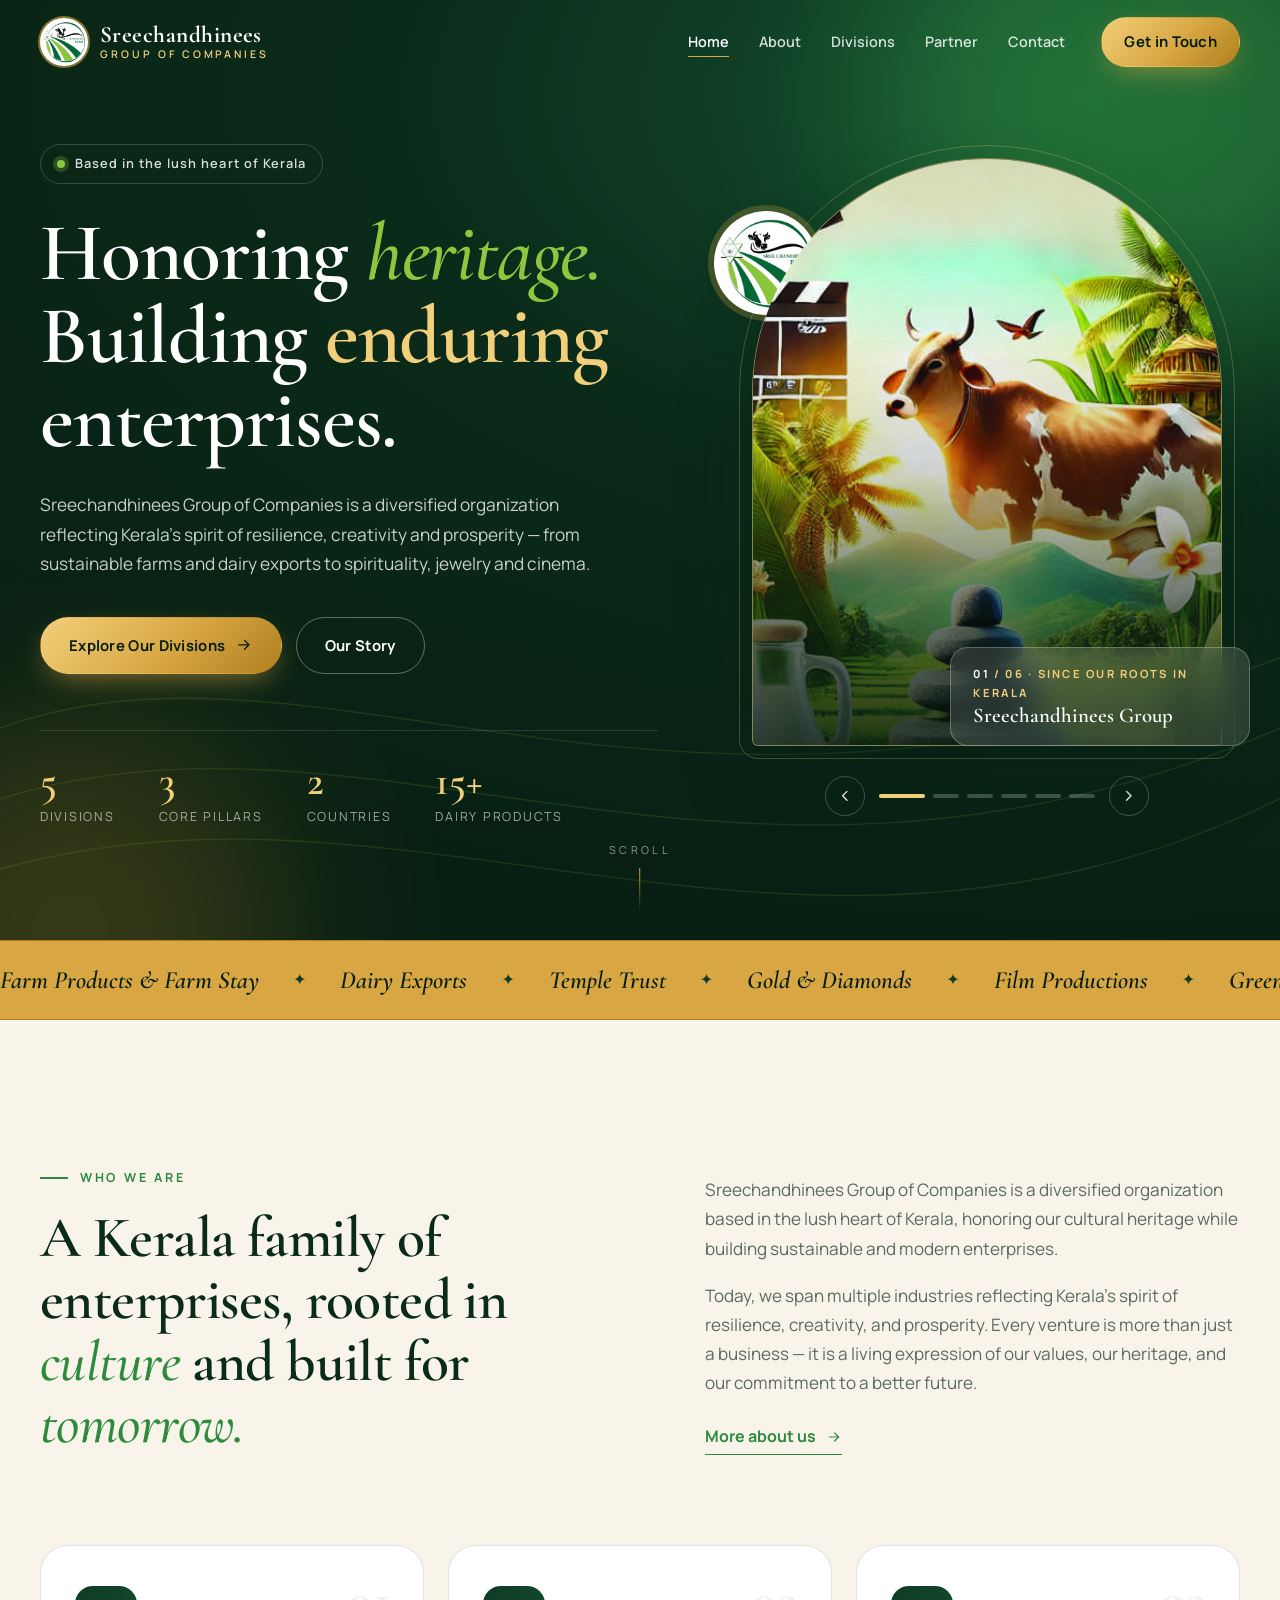
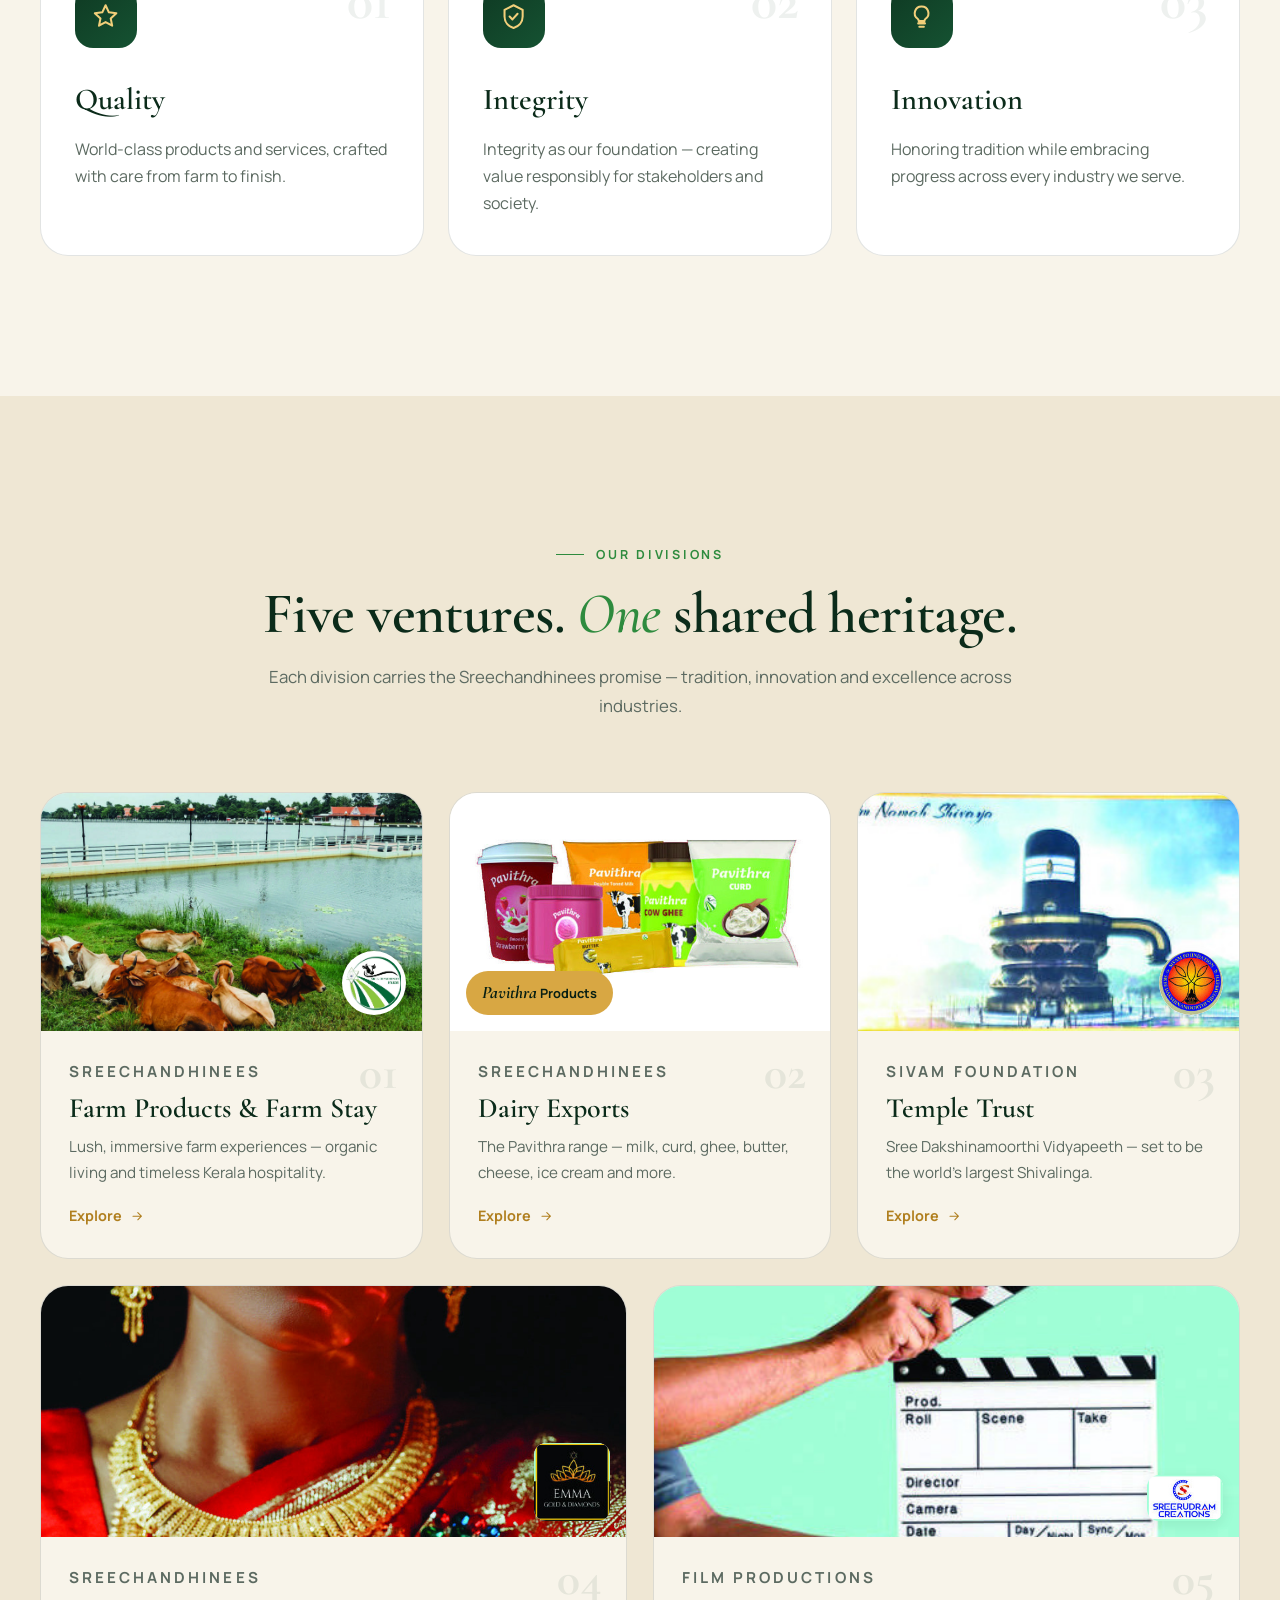
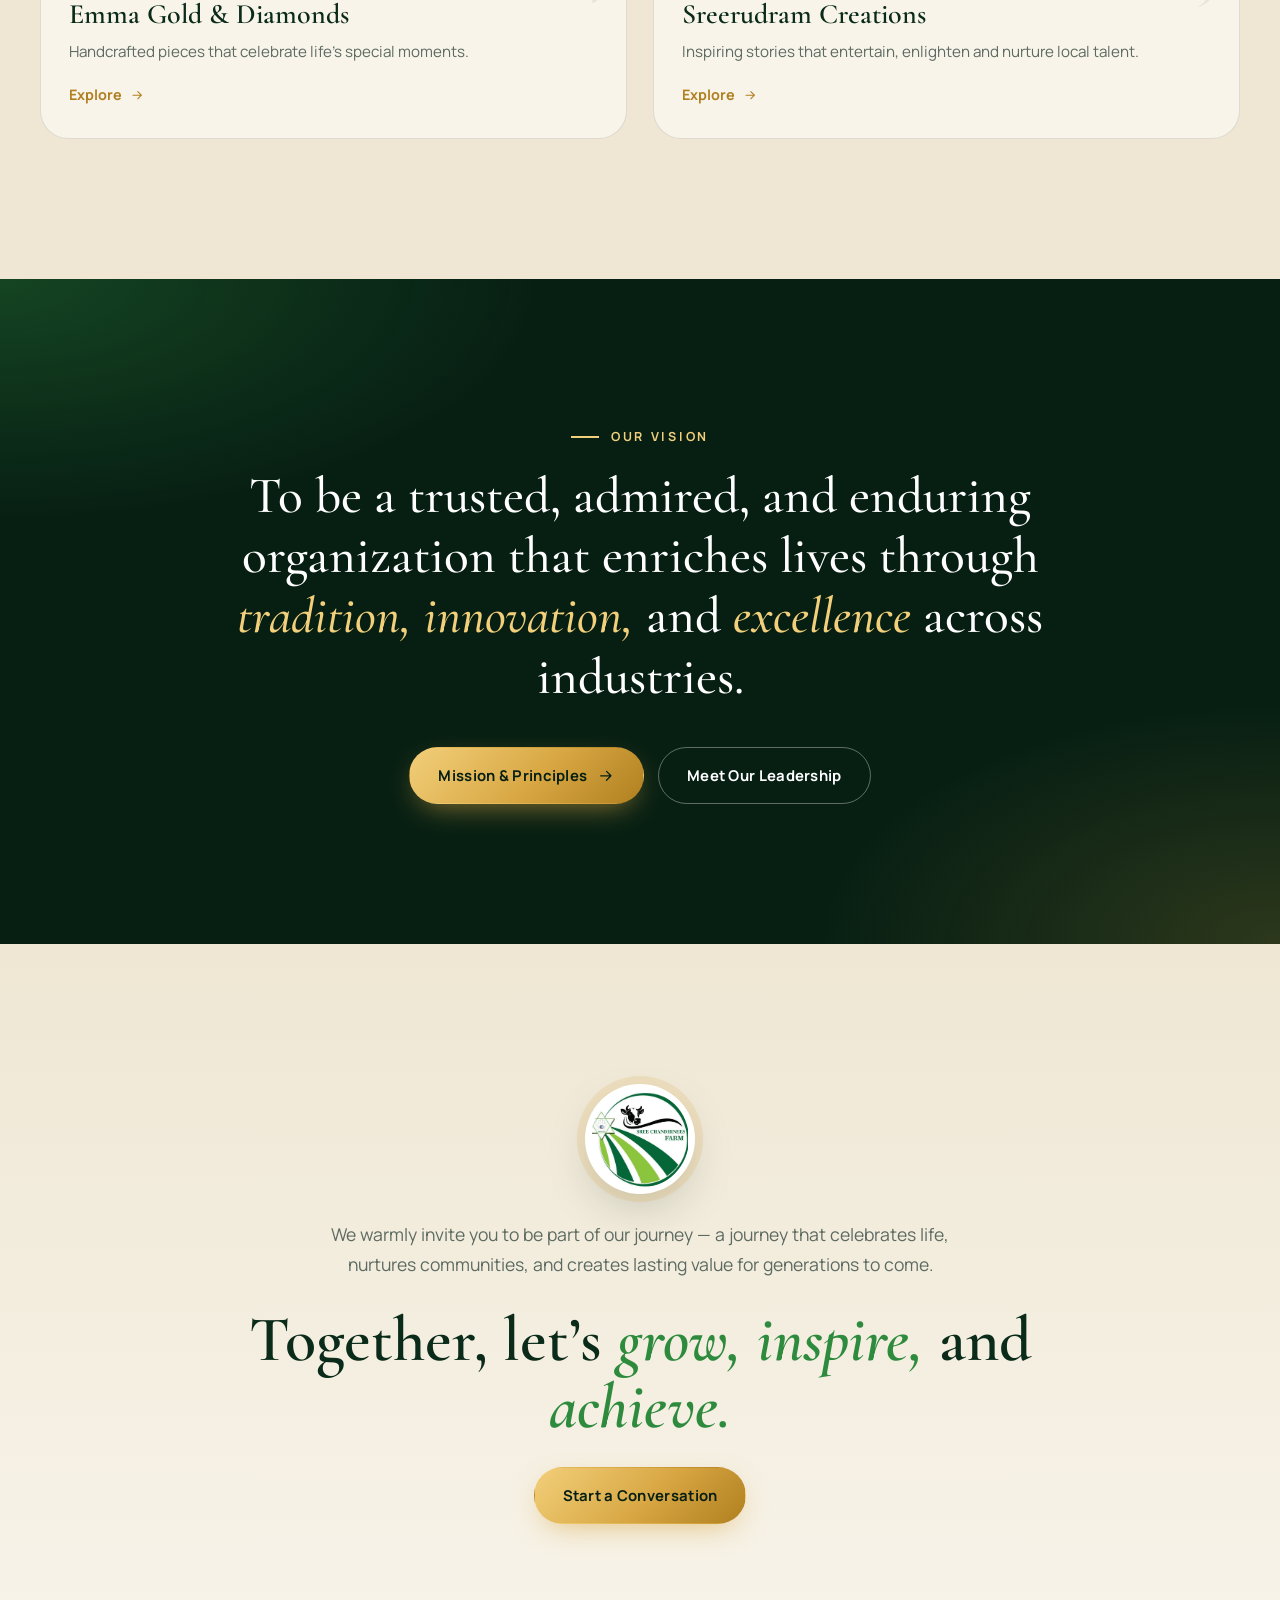
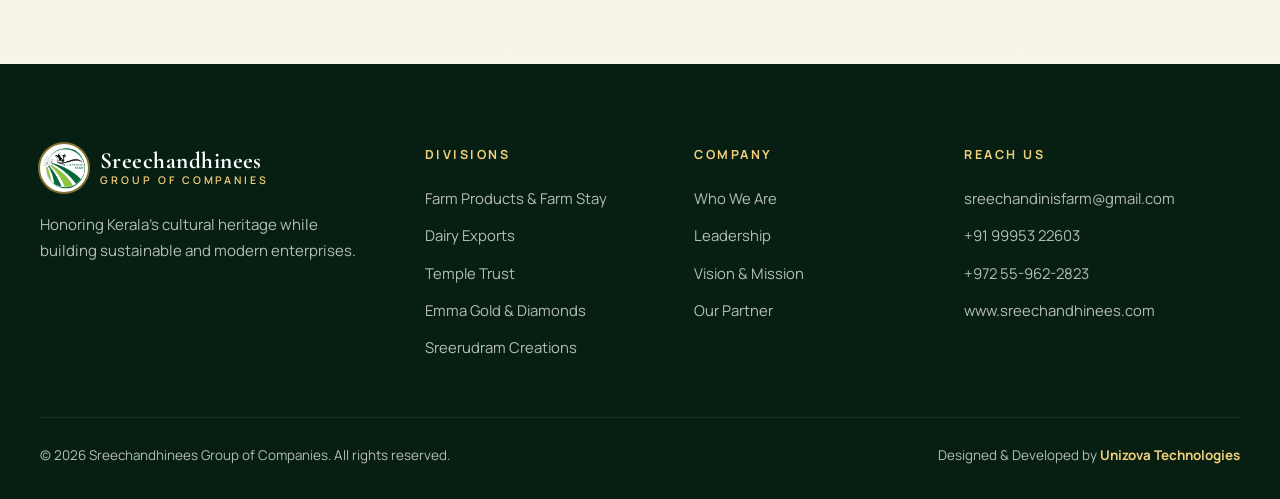
==== commit 950dd479: "Merge leadership and vision into About page, fix horizontal overflow - Move Vision/Mission/Principle" ====
--- a/index.html
+++ b/index.html
@@ -39,8 +39,6 @@
           <li><a href="about.html" class="nav__link">About</a></li>
           <li><a href="divisions.html" class="nav__link">Divisions</a></li>
           <li><a href="partner.html" class="nav__link">Partner</a></li>
-          <li><a href="leadership.html" class="nav__link">Leadership</a></li>
-          <li><a href="vision.html" class="nav__link">Vision</a></li>
           <li><a href="contact.html" class="nav__link">Contact</a></li>
         </ul>
         <a href="contact.html" class="btn btn--gold nav__cta">Get in Touch</a>
--- a/css/style.css
+++ b/css/style.css
@@ -36,7 +36,10 @@
 *::before,
 *::after { box-sizing: border-box; margin: 0; padding: 0; }
 
-html { scroll-behavior: smooth; scroll-padding-top: calc(var(--header-h) - 10px); }
+html { overflow-x: clip; scroll-behavior: smooth; scroll-padding-top: calc(var(--header-h) - 10px); scrollbar-width: none; }
+html::-webkit-scrollbar,
+body::-webkit-scrollbar { display: none; }
+body { -ms-overflow-style: none; scrollbar-width: none; }
 
 body {
   font-family: var(--font-body);
@@ -46,6 +49,7 @@
   background: var(--cream);
   -webkit-font-smoothing: antialiased;
   overflow-x: hidden;
+  overflow-x: clip;
 }
 
 body.is-loading,
@@ -724,6 +728,7 @@
   background: conic-gradient(from 210deg, var(--gold-light), var(--gold-deep), var(--lime), var(--leaf), var(--gold-light));
 }
 .chair__photo img { width: 100%; height: 100%; border-radius: 50%; object-fit: cover; border: 6px solid var(--white); }
+.chair__photo--logo img { object-fit: contain; background: var(--white); padding: 12px; }
 .chair__content h3 { font-family: var(--font-display); font-size: clamp(2.2rem, 4vw, 3rem); font-weight: 600; color: var(--forest-800); line-height: 1.05; margin-bottom: 18px; }
 .chair__content p { color: var(--muted); }
 .chair__content p + p { margin-top: 12px; }
@@ -1088,7 +1093,7 @@
   .footer__grid { grid-template-columns: 1fr 1fr; }
 }
 
-@media (max-width: 960px) {
+@media (max-width: 1140px) {
   .burger { display: block; }
   .nav {
     position: fixed;
@@ -1115,7 +1120,10 @@
   .nav.is-open .nav__list li:nth-child(4) { animation-delay: 0.15s; }
   .nav.is-open .nav__list li:nth-child(5) { animation-delay: 0.2s; }
   .nav.is-open .nav__list li:nth-child(6) { animation-delay: 0.25s; }
-
+  .nav.is-open .nav__list li:nth-child(7) { animation-delay: 0.3s; }
+}
+
+@media (max-width: 960px) {
   .hero__grid { grid-template-columns: 1fr; text-align: left; }
   .hero__visual { width: min(100%, 400px); margin-top: 20px; }
   .hero__stats { grid-template-columns: repeat(2, auto); }
@@ -1141,7 +1149,7 @@
   .div-card:nth-child(5) { grid-column: span 2; }
 }
 
-@media (max-width: 960px) and (max-height: 500px) {
+@media (max-width: 1140px) and (max-height: 500px) {
   .nav { gap: 22px; }
   .nav__list { gap: 10px; }
   .nav__link { font-size: 1.5rem; }
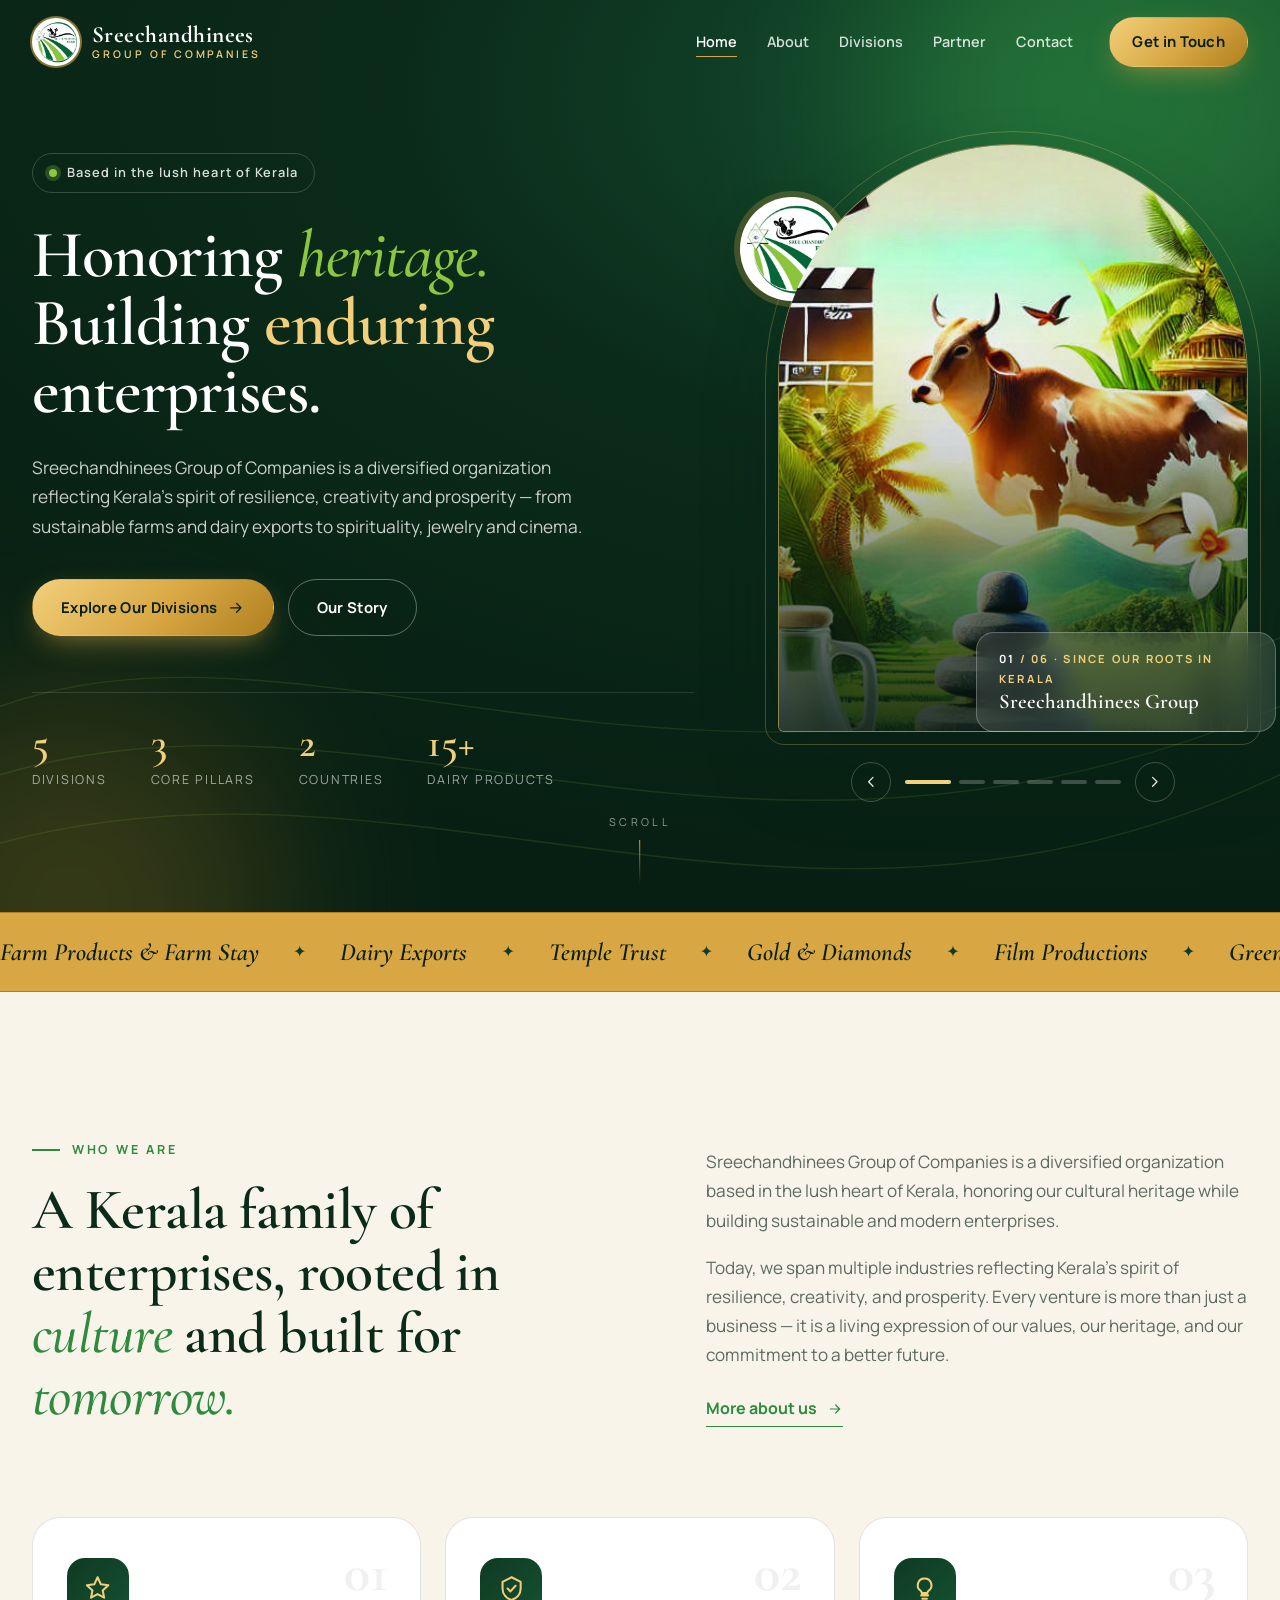
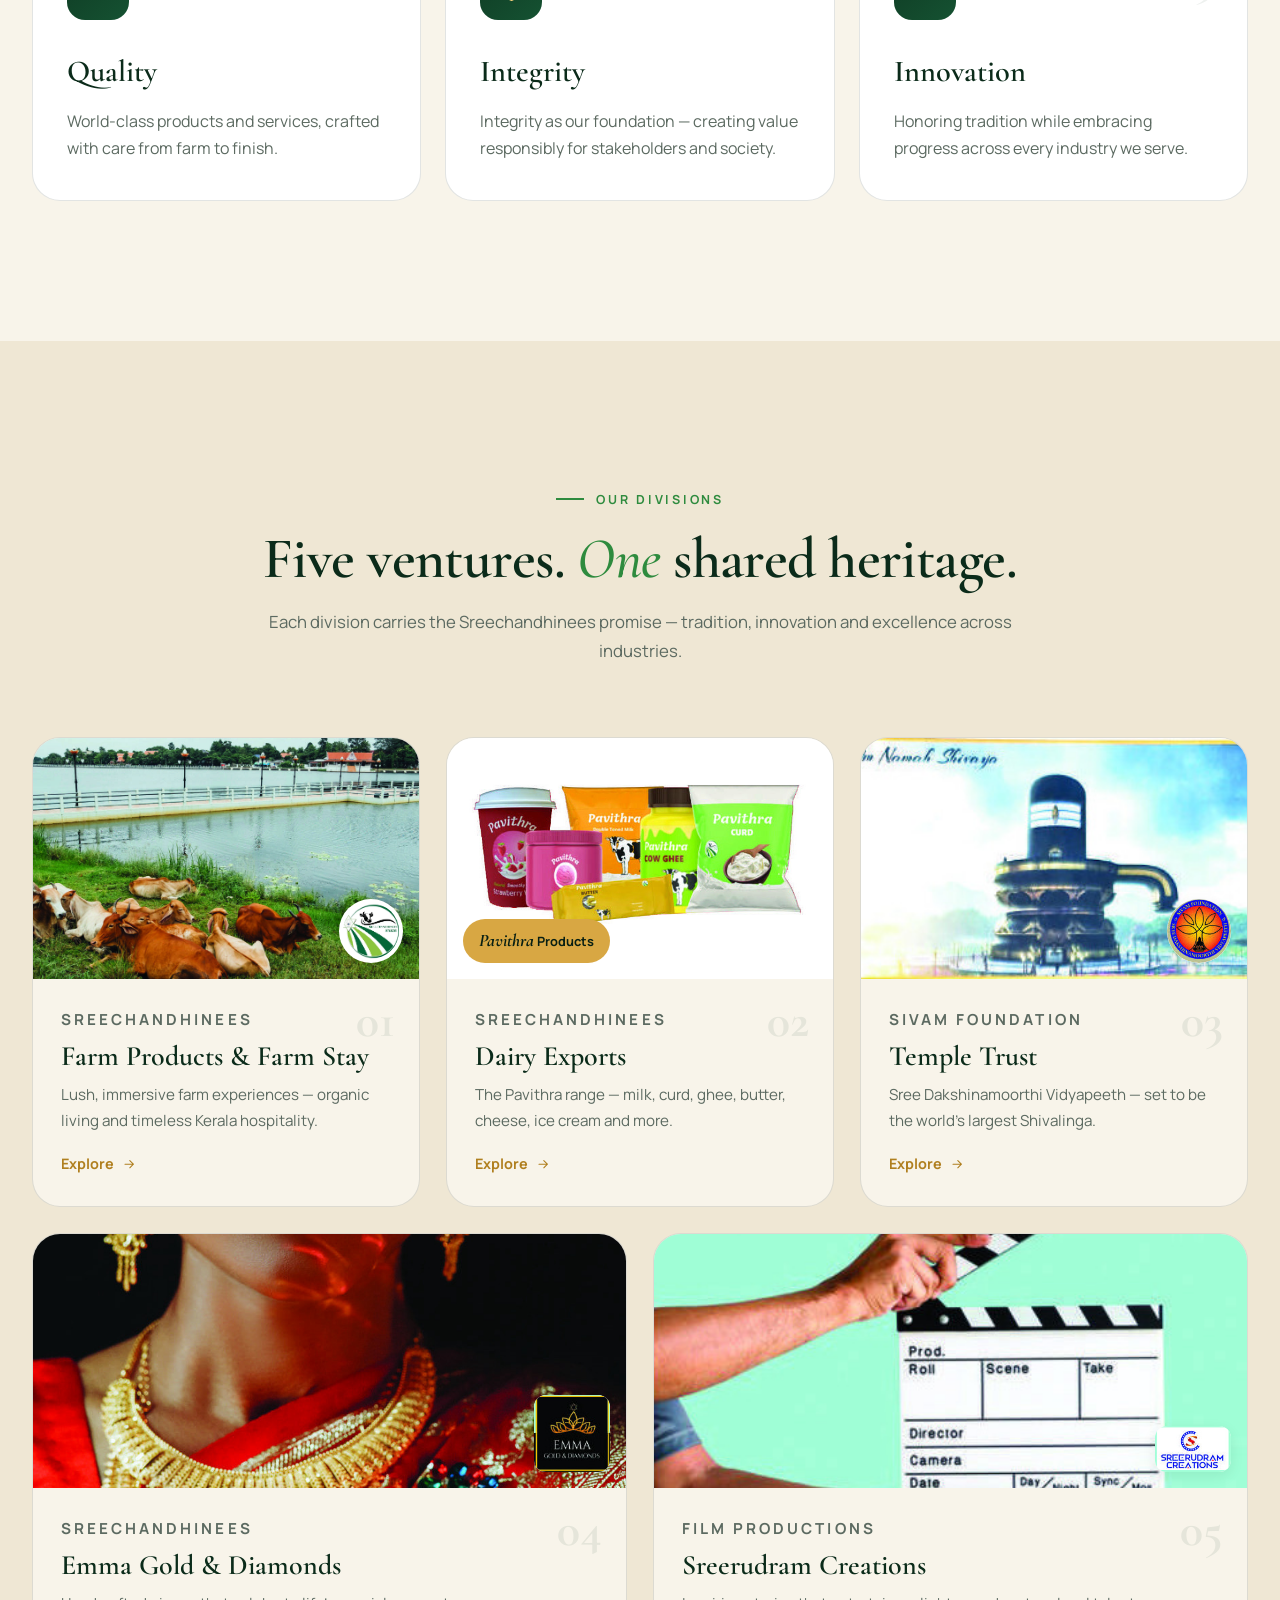
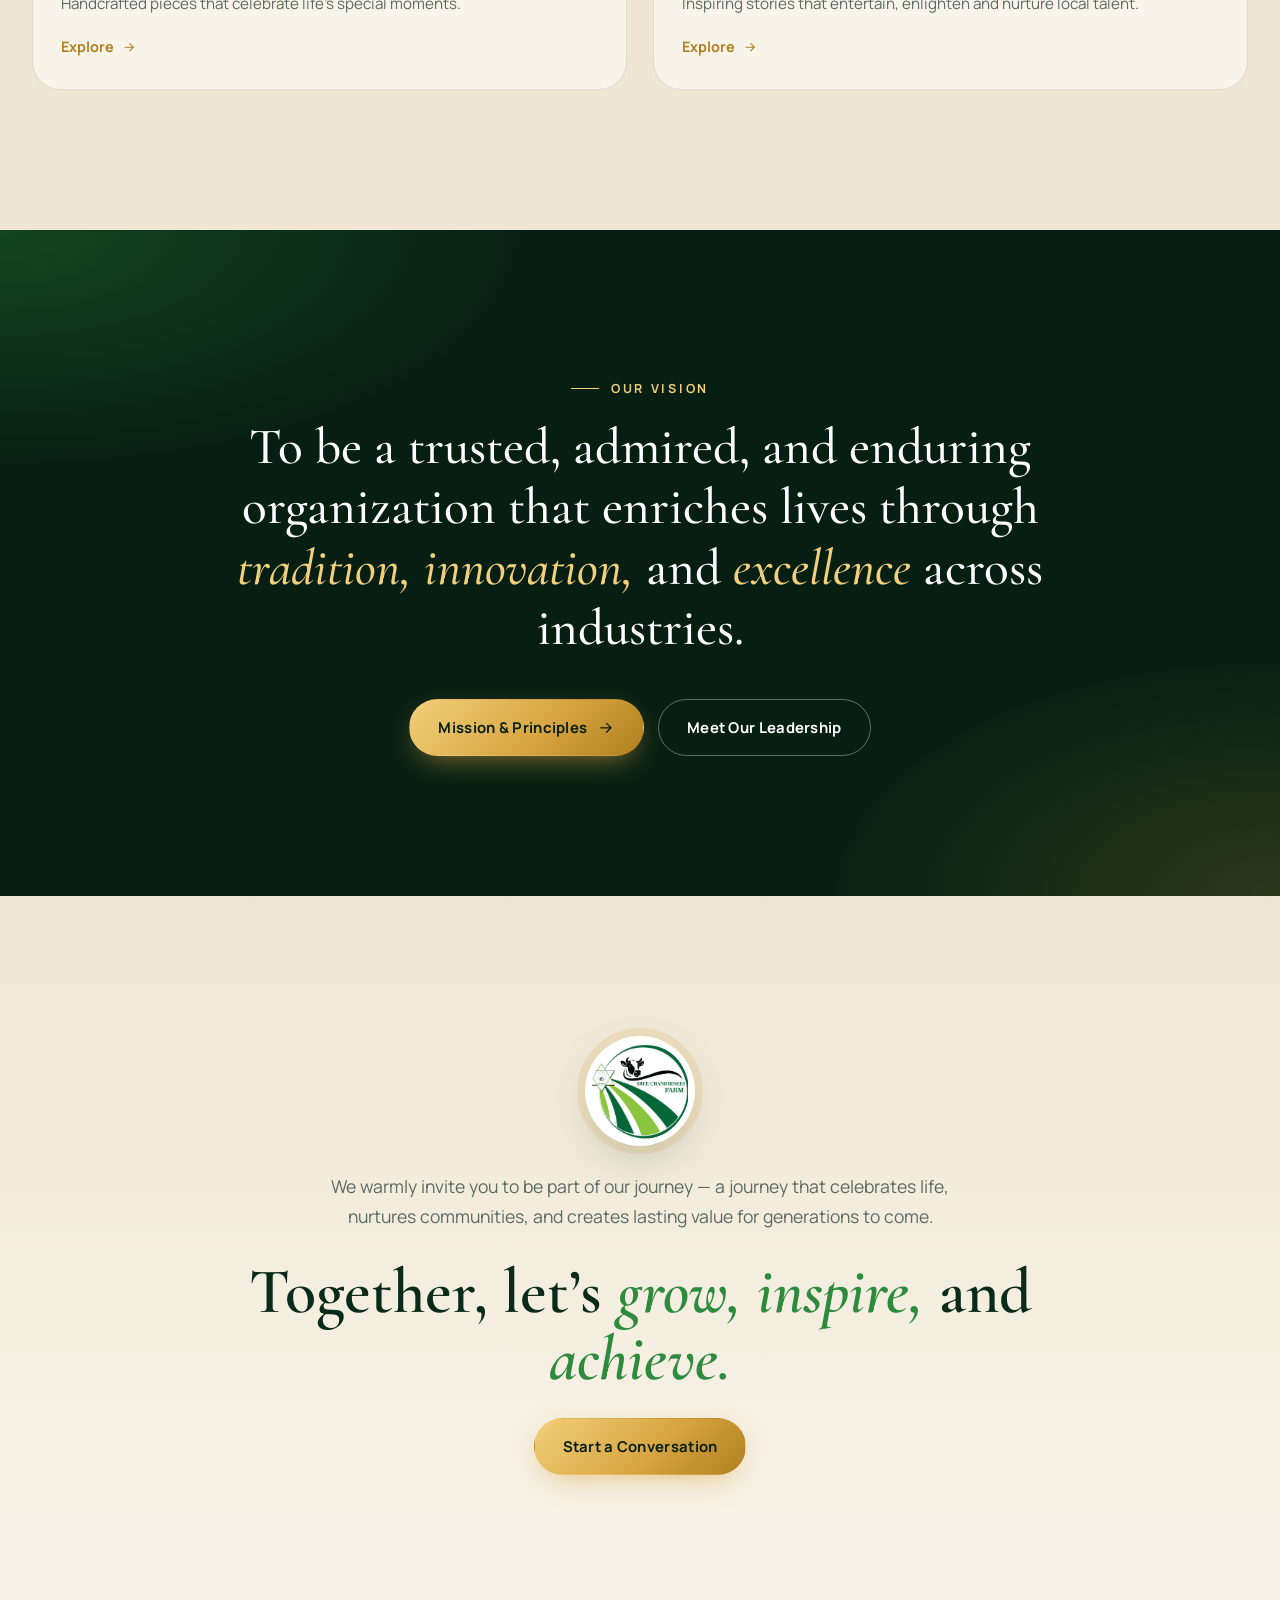
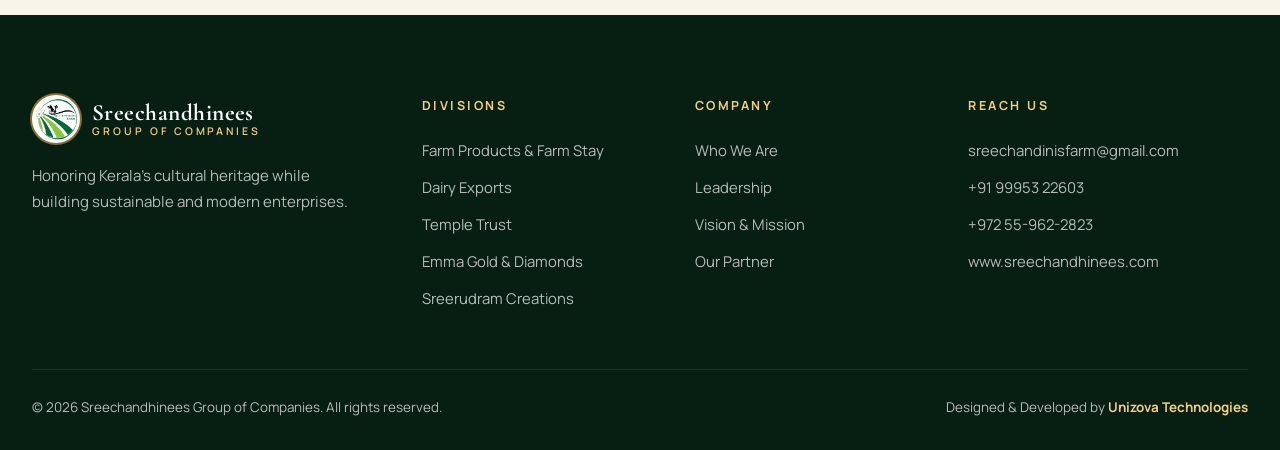
==== commit b6c41b9d: "Scale hero for large screens, bust CSS cache, remove team rows from About - Widen hero text column a" ====
--- a/index.html
+++ b/index.html
@@ -9,7 +9,7 @@
   <link rel="preconnect" href="https://fonts.googleapis.com">
   <link rel="preconnect" href="https://fonts.gstatic.com" crossorigin>
   <link href="https://fonts.googleapis.com/css2?family=Cormorant+Garamond:ital,wght@0,500;0,600;0,700;1,500;1,600&family=Manrope:wght@300;400;500;600;700;800&display=swap" rel="stylesheet">
-  <link rel="stylesheet" href="css/style.css">
+  <link rel="stylesheet" href="css/style.css?v=20261016">
 </head>
 <body class="page-home">
 
--- a/css/style.css
+++ b/css/style.css
@@ -64,7 +64,11 @@
 
 ::selection { background: var(--gold); color: var(--forest-900); }
 
-.container { width: min(1200px, 100% - 48px); margin-inline: auto; }
+/* Full-width content container */
+.container { width: calc(100% - 64px); max-width: none; margin-inline: auto; }
+@media (max-width: 768px) {
+  .container { width: calc(100% - 32px); }
+}
 
 em { font-style: italic; }
 .text-gold { color: var(--gold-light); }
@@ -286,10 +290,12 @@
 .hero__grid {
   position: relative;
   display: grid;
-  grid-template-columns: 1.1fr 0.9fr;
+  grid-template-columns: 1.15fr 0.85fr;
   align-items: center;
-  gap: clamp(40px, 6vw, 90px);
-}
+  gap: clamp(40px, 5vw, 120px);
+}
+
+.hero__content { min-width: 0; }
 
 .eyebrow {
   display: inline-flex;
@@ -309,13 +315,13 @@
 .hero__title {
   font-family: var(--font-display);
   font-weight: 600;
-  font-size: clamp(2.8rem, 6.4vw, 5.4rem);
+  font-size: clamp(2.8rem, 5.2vw, 8rem);
   line-height: 1.02;
   letter-spacing: -0.015em;
 }
 .hero__title em { color: var(--lime); font-weight: 500; }
 
-.hero__lead { margin-top: 28px; max-width: 560px; font-size: 1.08rem; color: rgba(255, 255, 255, 0.78); }
+.hero__lead { margin-top: 28px; max-width: 52ch; font-size: clamp(1.08rem, 0.9vw, 1.4rem); color: rgba(255, 255, 255, 0.78); }
 
 .hero__actions { display: flex; flex-wrap: wrap; gap: 14px; margin-top: 38px; }
 
@@ -331,7 +337,7 @@
 .hero__stats strong { display: block; font-family: var(--font-display); font-size: 2.6rem; line-height: 1; color: var(--gold-light); font-weight: 600; }
 .hero__stats span { font-size: 0.78rem; letter-spacing: 0.14em; text-transform: uppercase; color: rgba(255, 255, 255, 0.6); }
 
-.hero__visual { position: relative; justify-self: center; width: min(100%, 470px); }
+.hero__visual { position: relative; justify-self: end; width: min(100%, clamp(470px, 36vw, 900px), 64vh); }
 .hero__arch {
   position: relative;
   aspect-ratio: 4 / 5;
@@ -994,7 +1000,7 @@
 .page-hero__bg::after { content: ""; position: absolute; inset: 0; background: linear-gradient(90deg, var(--forest-900) 20%, rgba(7, 31, 19, 0.4)); }
 .page-hero__glow { position: absolute; width: 480px; height: 480px; right: -120px; top: -140px; border-radius: 50%; background: #2e8b3e; filter: blur(100px); opacity: 0.45; z-index: -1; }
 .page-hero .hero__lines { position: absolute; inset: 0; width: 100%; height: 100%; z-index: -1; }
-.page-hero__inner { max-width: 1200px; }
+.page-hero__inner { max-width: none; }
 .page-hero__title {
   font-family: var(--font-display);
   font-weight: 600;
@@ -1125,7 +1131,7 @@
 
 @media (max-width: 960px) {
   .hero__grid { grid-template-columns: 1fr; text-align: left; }
-  .hero__visual { width: min(100%, 400px); margin-top: 20px; }
+  .hero__visual { justify-self: center; width: min(100%, 400px); margin-top: 20px; }
   .hero__stats { grid-template-columns: repeat(2, auto); }
 
   .about__grid,
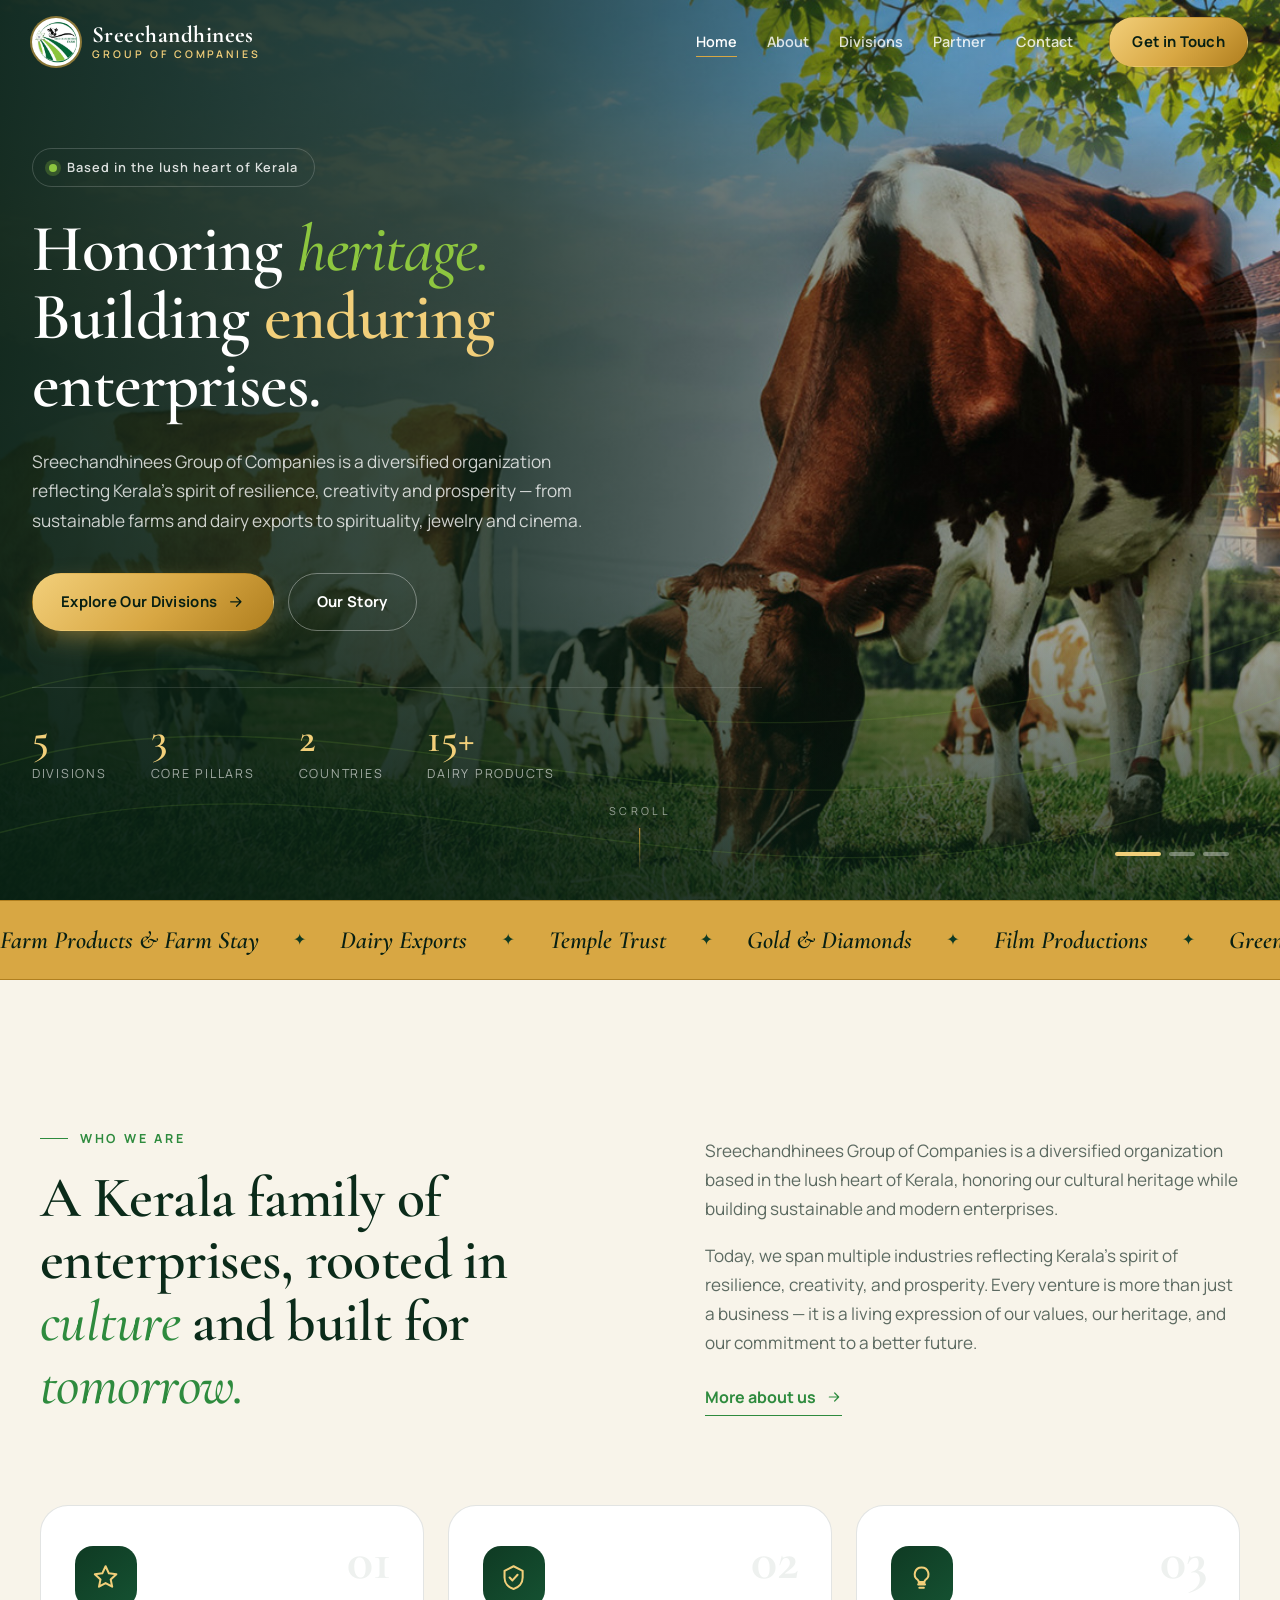
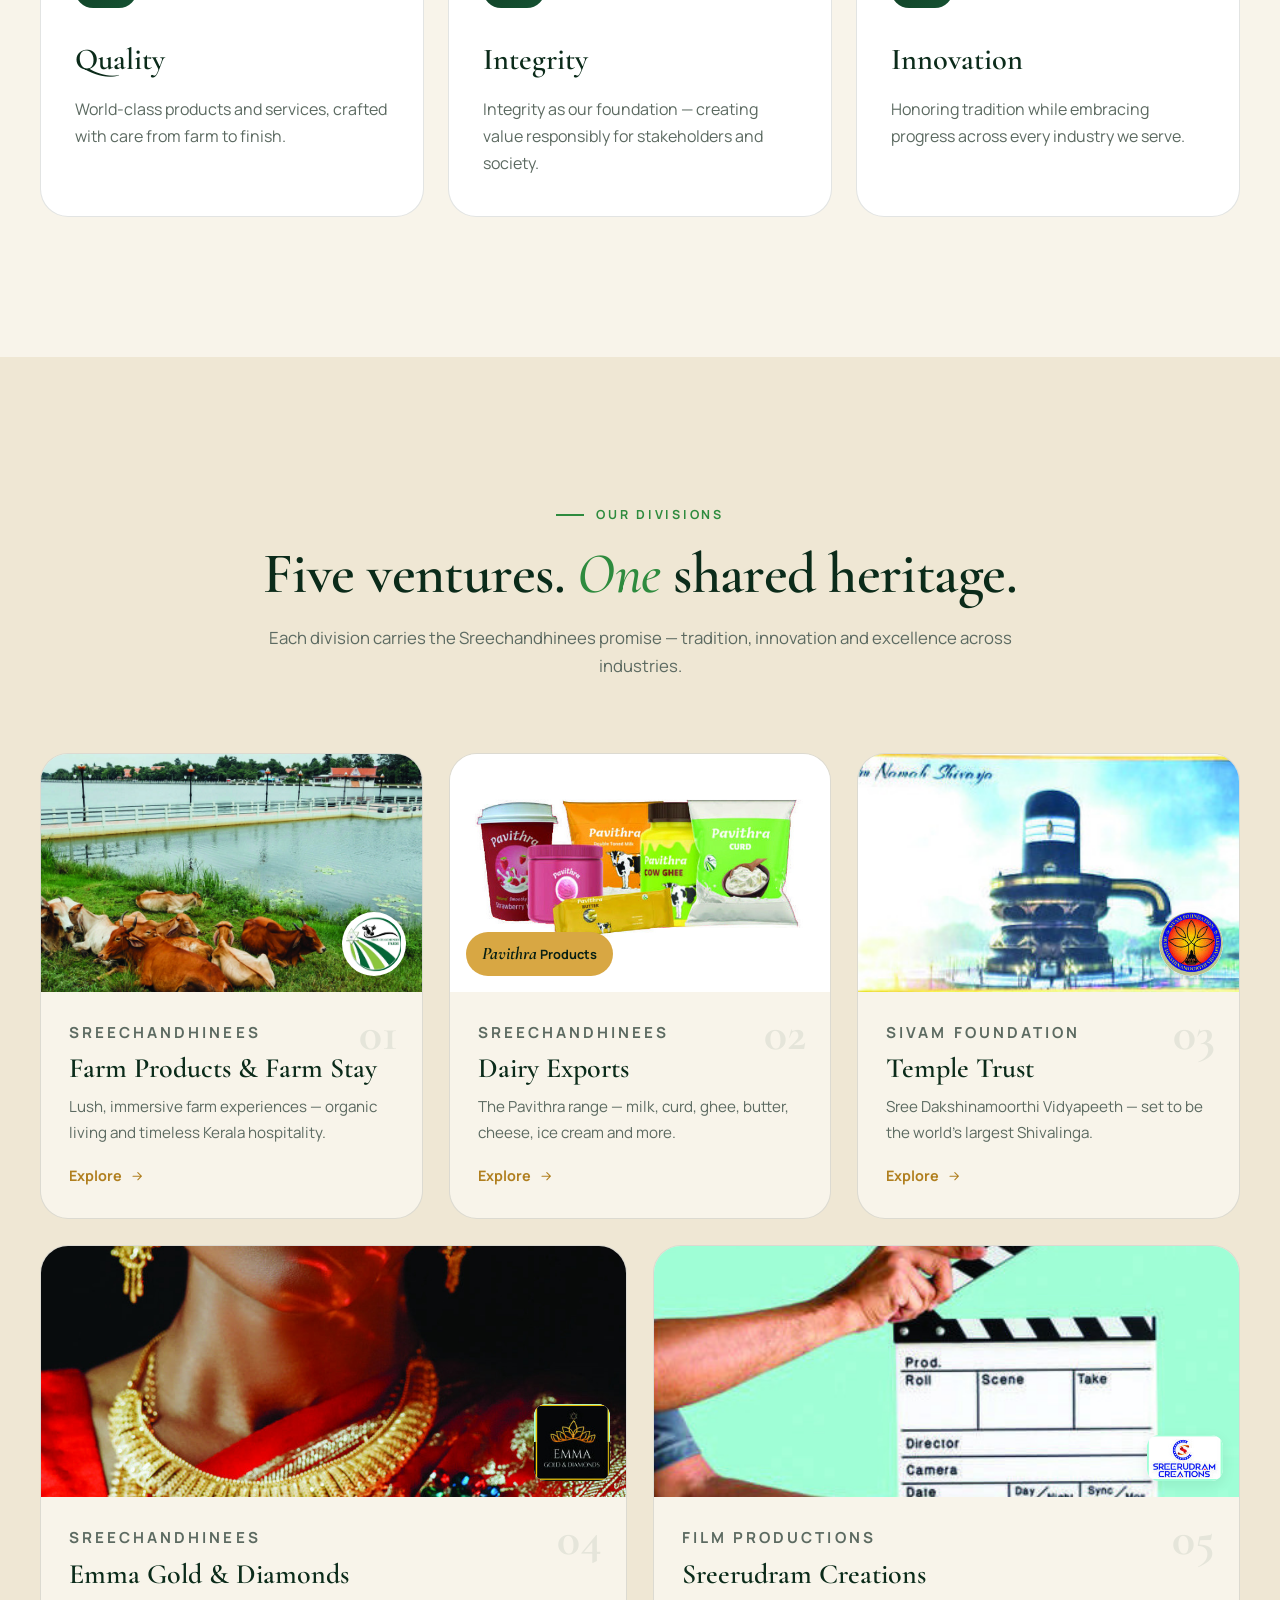
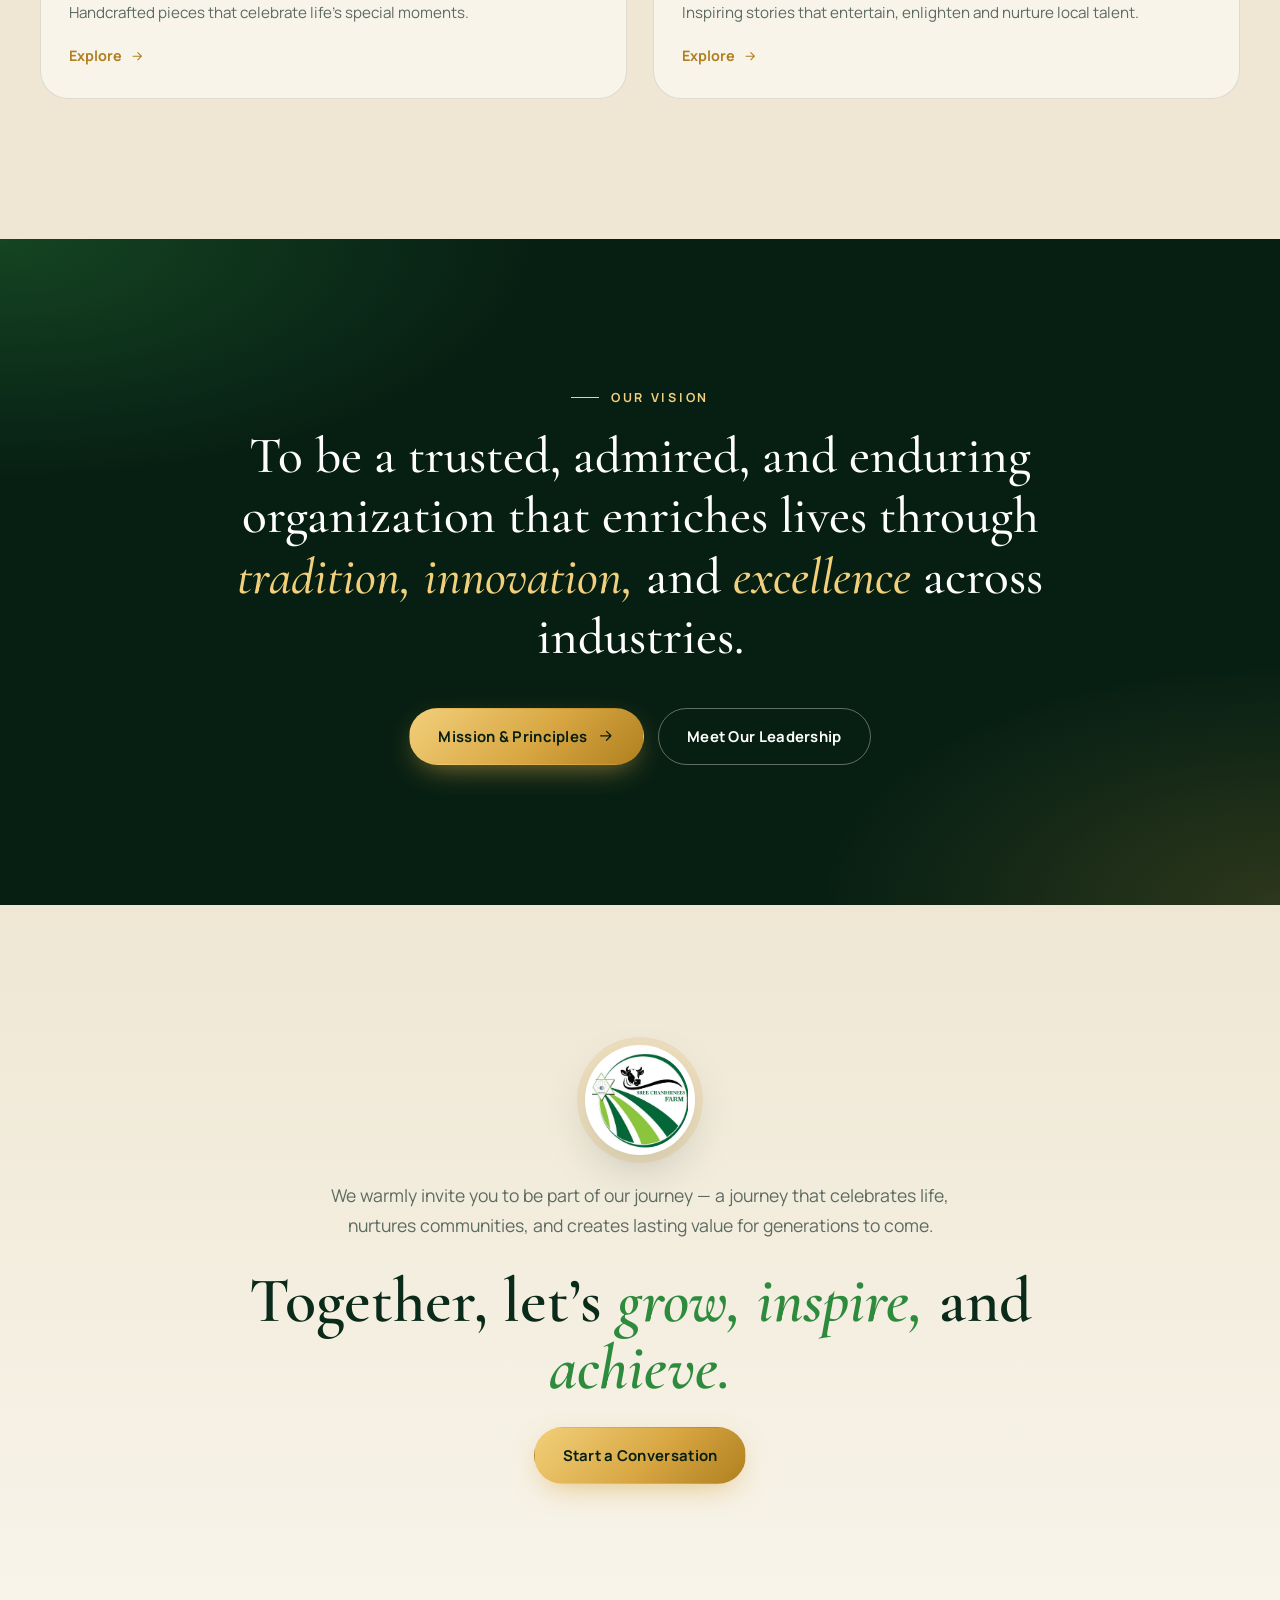
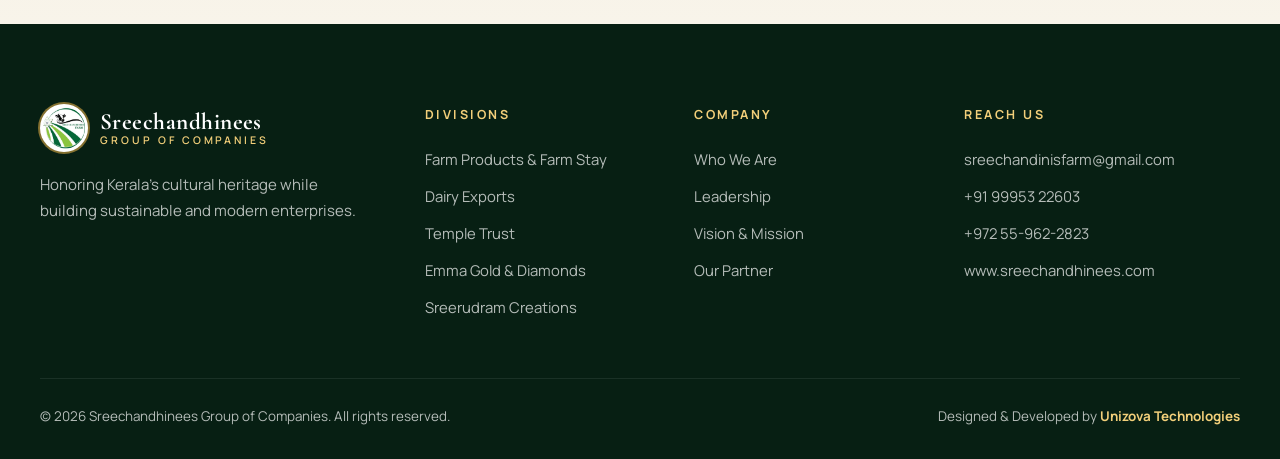
==== commit 0ebef02f: "Replace hero slider with full-width background slideshow, limit full width to heroes - Hero now uses" ====
--- a/index.html
+++ b/index.html
@@ -9,7 +9,7 @@
   <link rel="preconnect" href="https://fonts.googleapis.com">
   <link rel="preconnect" href="https://fonts.gstatic.com" crossorigin>
   <link href="https://fonts.googleapis.com/css2?family=Cormorant+Garamond:ital,wght@0,500;0,600;0,700;1,500;1,600&family=Manrope:wght@300;400;500;600;700;800&display=swap" rel="stylesheet">
-  <link rel="stylesheet" href="css/style.css?v=20261016">
+  <link rel="stylesheet" href="css/style.css?v=20261016c">
 </head>
 <body class="page-home">
 
@@ -53,8 +53,10 @@
   <main>
     <section class="hero" id="home">
       <div class="hero__bg" aria-hidden="true">
-        <div class="hero__glow hero__glow--1"></div>
-        <div class="hero__glow hero__glow--2"></div>
+        <div class="hero__slide is-active" style="background-image: url('assets/img/bgimg.jpeg')"></div>
+        <div class="hero__slide" style="background-image: url('assets/img/farm.jpg')"></div>
+        <div class="hero__slide" style="background-image: url('assets/img/hero-art.jpg'); background-position: 50% 20%"></div>
+        <div class="hero__overlay"></div>
         <svg class="hero__lines" viewBox="0 0 800 800" preserveAspectRatio="none">
           <path d="M0 620 C 200 520, 420 760, 800 560" />
           <path d="M0 680 C 240 580, 460 820, 800 620" />
@@ -86,48 +88,9 @@
             <li><strong data-count="15" data-suffix="+">0</strong><span>Dairy Products</span></li>
           </ul>
         </div>
-
-        <div class="hero__visual reveal">
-          <div class="hero-slider" id="heroSlider" aria-roledescription="carousel" aria-label="Sreechandhinees divisions">
-            <div class="hero__arch">
-              <figure class="slide is-active" data-title="Sreechandhinees Group" data-label="Since our roots in Kerala" data-href="about.html">
-                <img src="assets/img/hero-art.jpg" alt="Kerala heritage collage — cow, paddy fields, coconut palms, dairy and cinema" style="object-position: 50% 15%">
-              </figure>
-              <figure class="slide" data-title="Farm Products &amp; Farm Stay" data-label="Division 01" data-href="farm.html">
-                <img src="assets/img/farm.jpg" alt="Cattle resting by the lake at the Sreechandhinees farm" loading="lazy" style="object-position: 38% 50%">
-              </figure>
-              <figure class="slide slide--contain" data-title="Pavithra Dairy Exports" data-label="Division 02" data-href="dairy.html">
-                <span class="slide__backdrop" style="background-image:url('assets/img/dairy-products.jpg')"></span>
-                <img src="assets/img/dairy-products.jpg" alt="Pavithra dairy products" loading="lazy">
-              </figure>
-              <figure class="slide slide--contain" data-title="Sivam Foundation Temple Trust" data-label="Division 03" data-href="temple.html">
-                <span class="slide__backdrop" style="background-image:url('assets/img/shivalinga.jpg')"></span>
-                <img src="assets/img/shivalinga.jpg" alt="Sree Dakshinamoorthi Vidyapeeth Shivalinga" loading="lazy">
-              </figure>
-              <figure class="slide" data-title="Emma Gold &amp; Diamonds" data-label="Division 04" data-href="jewelry.html">
-                <img src="assets/img/jewelry.jpg" alt="Traditional Kerala gold jewelry" loading="lazy" style="object-position: 50% 40%">
-              </figure>
-              <figure class="slide" data-title="Sreerudram Creations" data-label="Division 05" data-href="film.html">
-                <img src="assets/img/film.jpg" alt="Film clapperboard" loading="lazy" style="object-position: 45% 50%">
-              </figure>
-            </div>
-
-            <div class="hero__card glass" aria-live="polite">
-              <span class="hero__card-label"><b id="slideNum">01</b> / 06 · <span id="slideLabel">Since our roots in Kerala</span></span>
-              <a href="about.html" class="hero__card-value" id="slideTitle">Sreechandhinees Group</a>
-            </div>
-
-            <div class="slider-ui">
-              <button class="slider-btn" data-dir="-1" aria-label="Previous slide"><svg viewBox="0 0 24 24" aria-hidden="true"><path d="M15 6l-6 6 6 6"/></svg></button>
-              <div class="slider-dots" role="tablist"></div>
-              <button class="slider-btn" data-dir="1" aria-label="Next slide"><svg viewBox="0 0 24 24" aria-hidden="true"><path d="M9 6l6 6-6 6"/></svg></button>
-            </div>
-          </div>
-          <div class="hero__badge">
-            <img src="assets/img/logo.jpg" alt="">
-          </div>
-        </div>
-      </div>
+      </div>
+
+      <div class="hero__dots" id="heroDots" aria-label="Background slides"></div>
 
       <a href="#about" class="hero__scroll" aria-label="Scroll to about">
         <span>Scroll</span><i></i>
@@ -347,6 +310,6 @@
     <svg viewBox="0 0 24 24" aria-hidden="true"><path d="M12 19V5M6 11l6-6 6 6"/></svg>
   </a>
 
-  <script src="js/main.js"></script>
+  <script src="js/main.js?v=20261016c"></script>
 </body>
 </html>
--- a/css/style.css
+++ b/css/style.css
@@ -64,10 +64,16 @@
 
 ::selection { background: var(--gold); color: var(--forest-900); }
 
-/* Full-width content container */
-.container { width: calc(100% - 64px); max-width: none; margin-inline: auto; }
+.container { width: min(1200px, 100% - 48px); margin-inline: auto; }
+
+/* Hero sections and header span the full screen width */
+.hero .container,
+.page-hero .container,
+.header .container { width: calc(100% - 64px); }
 @media (max-width: 768px) {
-  .container { width: calc(100% - 32px); }
+  .hero .container,
+  .page-hero .container,
+  .header .container { width: calc(100% - 32px); }
 }
 
 em { font-style: italic; }
@@ -279,9 +285,6 @@
   overflow: hidden;
 }
 .hero__bg { position: absolute; inset: 0; pointer-events: none; }
-.hero__glow { position: absolute; border-radius: 50%; filter: blur(90px); opacity: 0.55; }
-.hero__glow--1 { width: 520px; height: 520px; background: #2e8b3e; top: -160px; right: -120px; animation: float 14s ease-in-out infinite; }
-.hero__glow--2 { width: 420px; height: 420px; background: #8c6a1d; bottom: -200px; left: -140px; opacity: 0.35; animation: float 18s ease-in-out infinite reverse; }
 .hero__lines { position: absolute; inset: 0; width: 100%; height: 100%; }
 .hero__lines path { fill: none; stroke: rgba(141, 198, 63, 0.14); stroke-width: 1.2; }
 
@@ -290,12 +293,12 @@
 .hero__grid {
   position: relative;
   display: grid;
-  grid-template-columns: 1.15fr 0.85fr;
+  grid-template-columns: minmax(0, 1fr);
   align-items: center;
   gap: clamp(40px, 5vw, 120px);
 }
 
-.hero__content { min-width: 0; }
+.hero__content { min-width: 0; max-width: min(100%, max(60%, 680px)); }
 
 .eyebrow {
   display: inline-flex;
@@ -337,113 +340,45 @@
 .hero__stats strong { display: block; font-family: var(--font-display); font-size: 2.6rem; line-height: 1; color: var(--gold-light); font-weight: 600; }
 .hero__stats span { font-size: 0.78rem; letter-spacing: 0.14em; text-transform: uppercase; color: rgba(255, 255, 255, 0.6); }
 
-.hero__visual { position: relative; justify-self: end; width: min(100%, clamp(470px, 36vw, 900px), 64vh); }
-.hero__arch {
-  position: relative;
-  aspect-ratio: 4 / 5;
-  border-radius: 999px 999px 26px 26px;
-  overflow: hidden;
-  border: 1.5px solid rgba(242, 207, 122, 0.55);
-  box-shadow: var(--shadow-lg);
-  outline: 1px solid rgba(242, 207, 122, 0.25);
-  outline-offset: 12px;
-}
-.hero__arch::after { content: ""; position: absolute; inset: 0; z-index: 2; pointer-events: none; background: linear-gradient(180deg, transparent 55%, rgba(7, 31, 19, 0.6)); }
-
-/* ---------- Hero slider ---------- */
-.hero-slider { position: relative; }
-.hero-slider .hero__arch { background: var(--forest-800); touch-action: pan-y; }
-.slide {
+/* ---------- Hero background slideshow ---------- */
+.hero__slide {
   position: absolute;
   inset: 0;
-  margin: 0;
-  overflow: hidden;
+  background-size: cover;
+  background-position: center;
   opacity: 0;
-  visibility: hidden;
-  clip-path: inset(0 0 0 100%);
-  transition: opacity 0.9s var(--ease), clip-path 1.1s var(--ease), visibility 0s 1.1s;
-}
-.slide.is-active {
-  opacity: 1;
-  visibility: visible;
-  clip-path: inset(0 0 0 0);
-  z-index: 1;
-  transition: opacity 0.9s var(--ease), clip-path 1.1s var(--ease), visibility 0s;
-}
-.slide.is-leaving { visibility: visible; opacity: 1; clip-path: inset(0 0 0 0); z-index: 0; }
-.slide img { width: 100%; height: 100%; object-fit: cover; transform: scale(1.12); }
-.slide.is-active img { animation: kenburns 7s ease-out forwards; }
-@keyframes kenburns { from { transform: scale(1.12); } to { transform: scale(1); } }
-
-/* small / landscape images: sharp contained image over a blurred copy of itself */
-.slide--contain img { position: relative; object-fit: contain; padding: 18% 8% 22%; filter: drop-shadow(0 20px 30px rgba(0, 0, 0, 0.45)); }
-.slide__backdrop { position: absolute; inset: -30px; background-size: cover; background-position: center; filter: blur(24px) saturate(1.2) brightness(0.75); }
-
-.slider-ui { display: flex; align-items: center; justify-content: center; gap: 14px; margin-top: 30px; }
-.slider-btn {
-  width: 40px; height: 40px;
-  display: grid; place-items: center;
-  border-radius: 50%;
-  border: 1px solid rgba(255, 255, 255, 0.25);
-  background: transparent;
-  color: var(--white);
-  font-size: 1.1rem;
+  transform: scale(1.08);
+  transition: opacity 1.4s var(--ease), transform 7s ease-out;
+}
+.hero__slide.is-active { opacity: 1; transform: scale(1); }
+.hero__overlay {
+  position: absolute;
+  inset: 0;
+  background:
+    linear-gradient(90deg, rgba(7, 31, 19, 0.92) 0%, rgba(7, 31, 19, 0.7) 40%, rgba(7, 31, 19, 0.2) 75%, rgba(7, 31, 19, 0.1) 100%),
+    linear-gradient(0deg, rgba(7, 31, 19, 0.7) 0%, transparent 35%);
+}
+
+.hero__dots {
+  position: absolute;
+  right: clamp(16px, 4vw, 64px);
+  bottom: 44px;
+  z-index: 2;
+  display: flex;
+  gap: 8px;
+}
+.hero__dot {
+  width: 26px;
+  height: 4px;
+  border: 0;
+  padding: 0;
+  border-radius: 4px;
+  background: rgba(255, 255, 255, 0.35);
   cursor: pointer;
-  transition: background 0.3s, border-color 0.3s, color 0.3s;
-}
-.slider-btn:hover { background: var(--gold); border-color: var(--gold); color: var(--forest-900); }
-.slider-dots { display: flex; gap: 8px; }
-.slider-dot {
-  position: relative;
-  width: 26px; height: 4px;
-  padding: 0;
-  border: 0;
-  border-radius: 4px;
-  background: rgba(255, 255, 255, 0.22);
-  overflow: hidden;
-  cursor: pointer;
-  transition: width 0.4s var(--ease);
-}
-.slider-dot.is-active { width: 46px; }
-.slider-dot::after { content: ""; position: absolute; inset: 0; background: var(--gold-light); transform: scaleX(0); transform-origin: left; }
-.slider-dot.is-done::after { transform: scaleX(1); }
-.slider-dot.is-active::after { animation: dotfill var(--slide-ms, 5000ms) linear forwards; }
-.hero-slider.is-paused .slider-dot.is-active::after { animation-play-state: paused; }
-@keyframes dotfill { to { transform: scaleX(1); } }
-
-.hero__badge {
-  position: absolute;
-  top: 8%;
-  left: -38px;
-  width: 104px; height: 104px;
-  border-radius: 50%;
-  background: var(--white);
-  padding: 6px;
-  box-shadow: 0 0 0 6px rgba(216, 167, 67, 0.25), var(--shadow);
-  animation: bob 6s ease-in-out infinite;
-}
-.hero__badge img { width: 100%; height: 100%; object-fit: contain; border-radius: 50%; }
-
-.hero__card {
-  position: absolute;
-  right: -28px;
-  bottom: 70px;
-  z-index: 3;
-  min-width: 250px;
-  max-width: 300px;
-  padding: 16px 22px;
-  border-radius: var(--radius);
-  display: grid;
-  gap: 2px;
-  animation: bob 7s ease-in-out infinite reverse;
-}
-.hero__card-label { font-size: 0.7rem; letter-spacing: 0.2em; text-transform: uppercase; color: var(--gold-light); font-weight: 700; }
-.hero__card-label b { color: var(--white); }
-.hero__card-value { font-family: var(--font-display); font-size: 1.3rem; font-weight: 600; line-height: 1.2; transition: opacity 0.4s, transform 0.4s var(--ease); }
-.hero__card-value:hover { color: var(--gold-light); }
-.hero__card.is-swapping .hero__card-value { opacity: 0; transform: translateY(8px); }
-
-@keyframes bob { 0%, 100% { transform: translateY(0); } 50% { transform: translateY(-12px); } }
+  transition: width 0.4s var(--ease), background 0.4s;
+}
+.hero__dot.is-active { width: 46px; background: var(--gold-light); }
+
 
 .hero__scroll {
   position: absolute;
@@ -1130,8 +1065,6 @@
 }
 
 @media (max-width: 960px) {
-  .hero__grid { grid-template-columns: 1fr; text-align: left; }
-  .hero__visual { justify-self: center; width: min(100%, 400px); margin-top: 20px; }
   .hero__stats { grid-template-columns: repeat(2, auto); }
 
   .about__grid,
@@ -1173,10 +1106,8 @@
   .hero { padding-top: calc(var(--header-h) + 36px); }
   .hero__stats { gap: 18px 28px; }
   .hero__stats strong { font-size: 2.1rem; }
-  .hero__badge { width: 76px; height: 76px; left: 6px; top: 4%; }
-  .hero__card { right: -6px; left: auto; bottom: 64px; min-width: 0; max-width: 230px; padding: 12px 16px; }
-  .hero__card-value { font-size: 1.05rem; }
   .hero__scroll { display: none; }
+  .hero__dots { right: 50%; transform: translateX(50%); bottom: 28px; }
 
   .pillars { grid-template-columns: 1fr; }
   .division { padding: 24px 20px 40px; border-radius: 26px; }
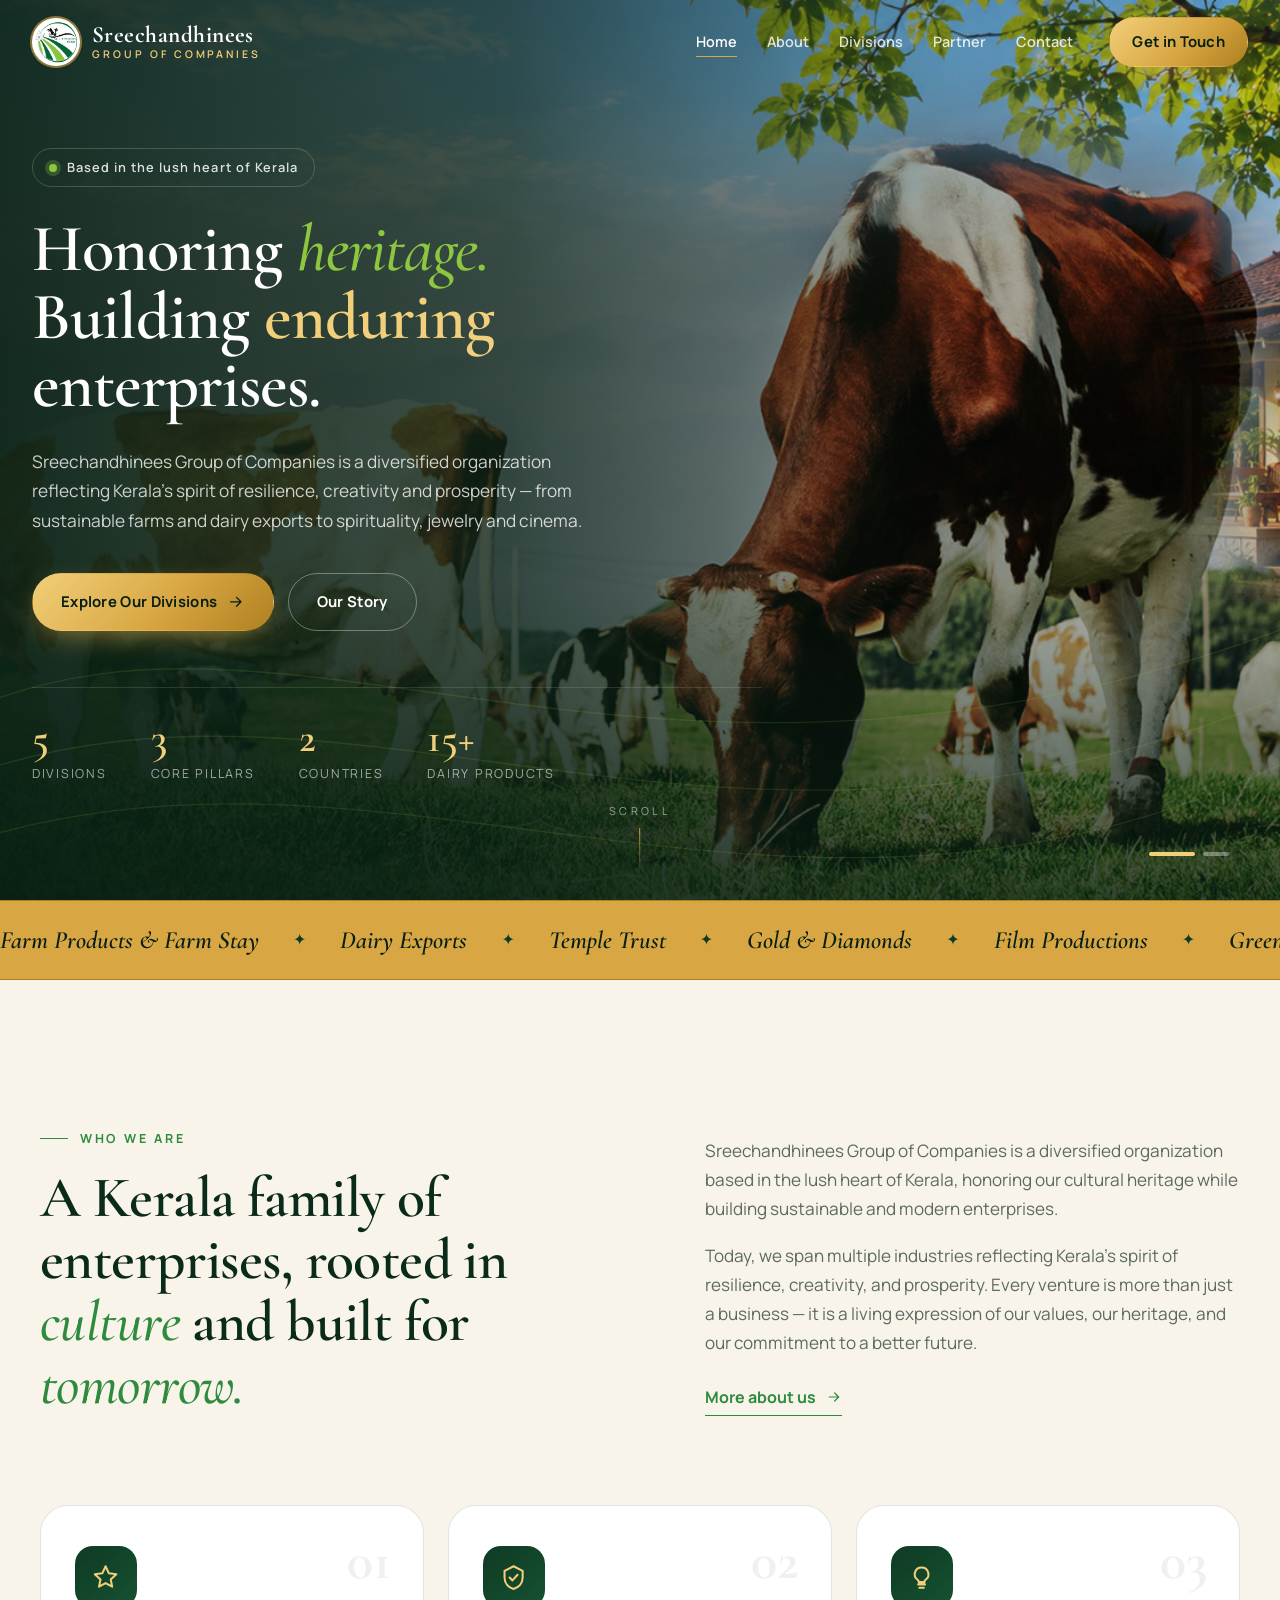
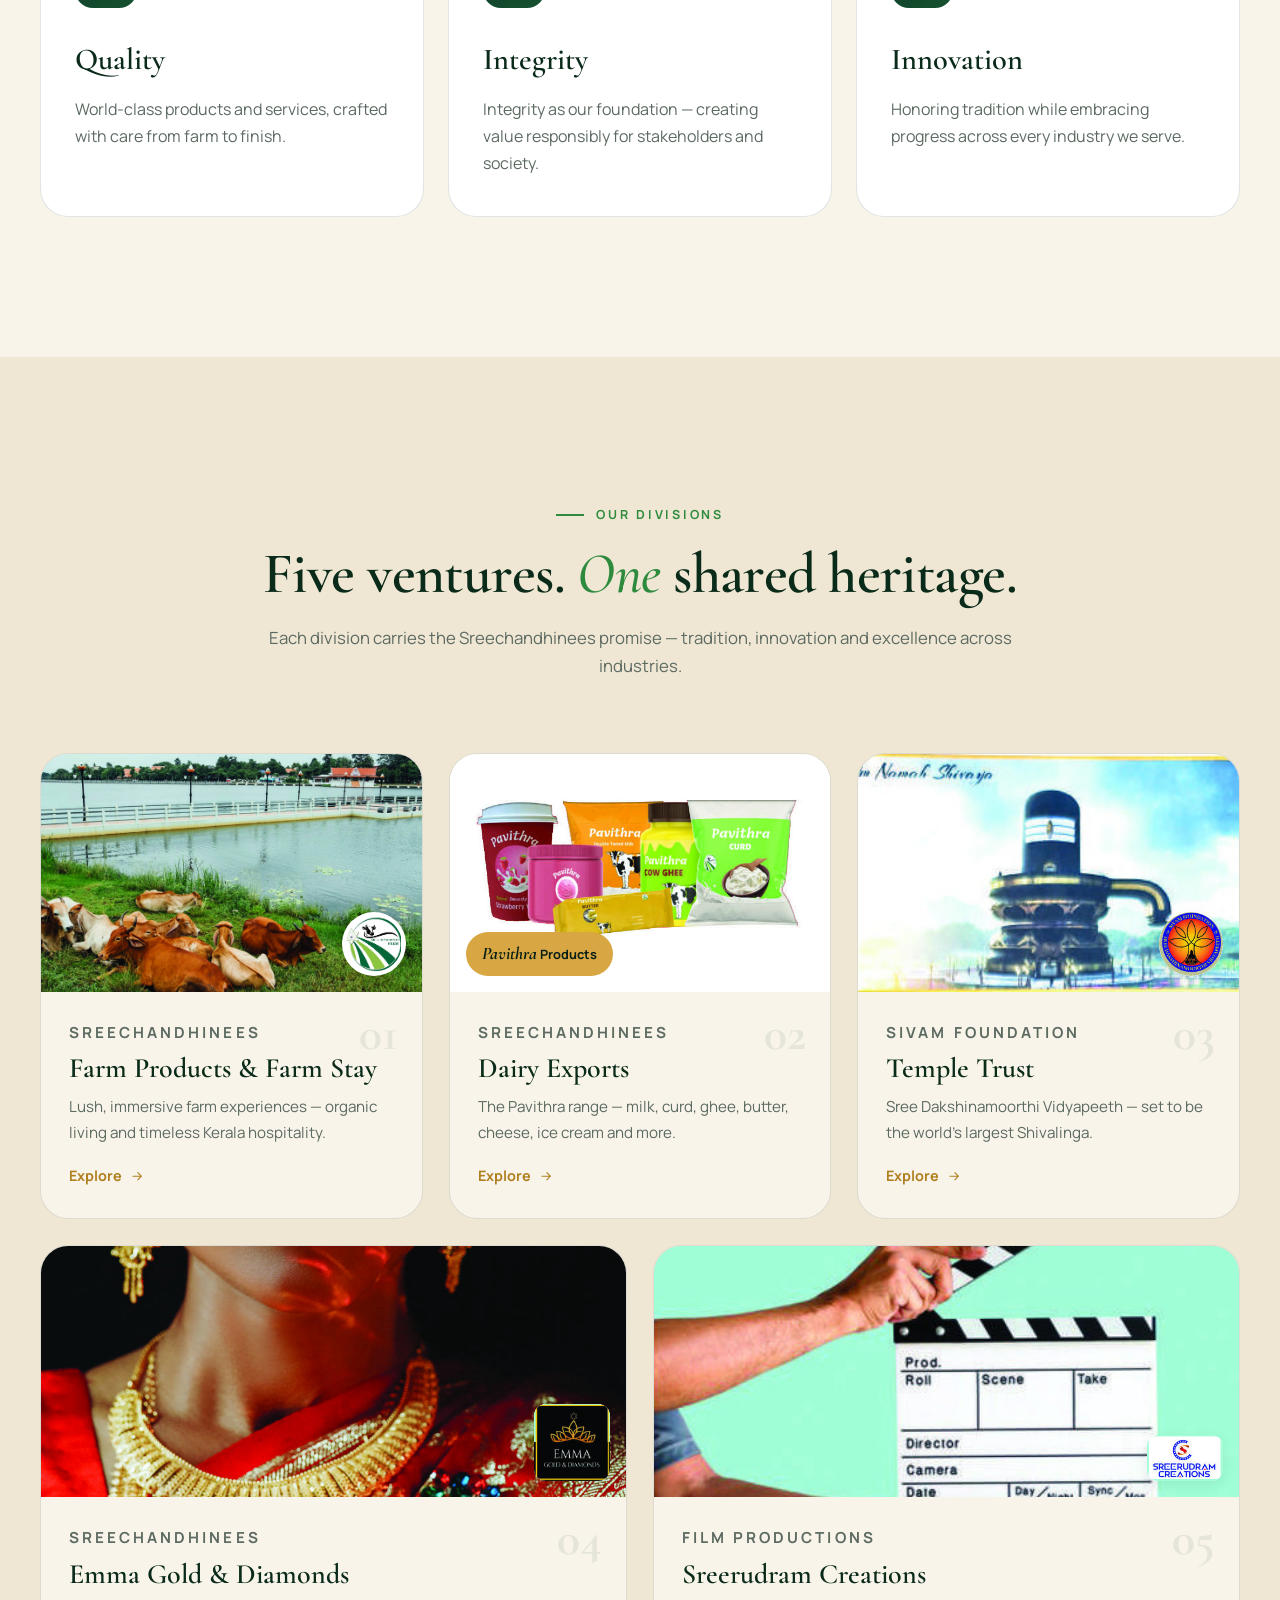
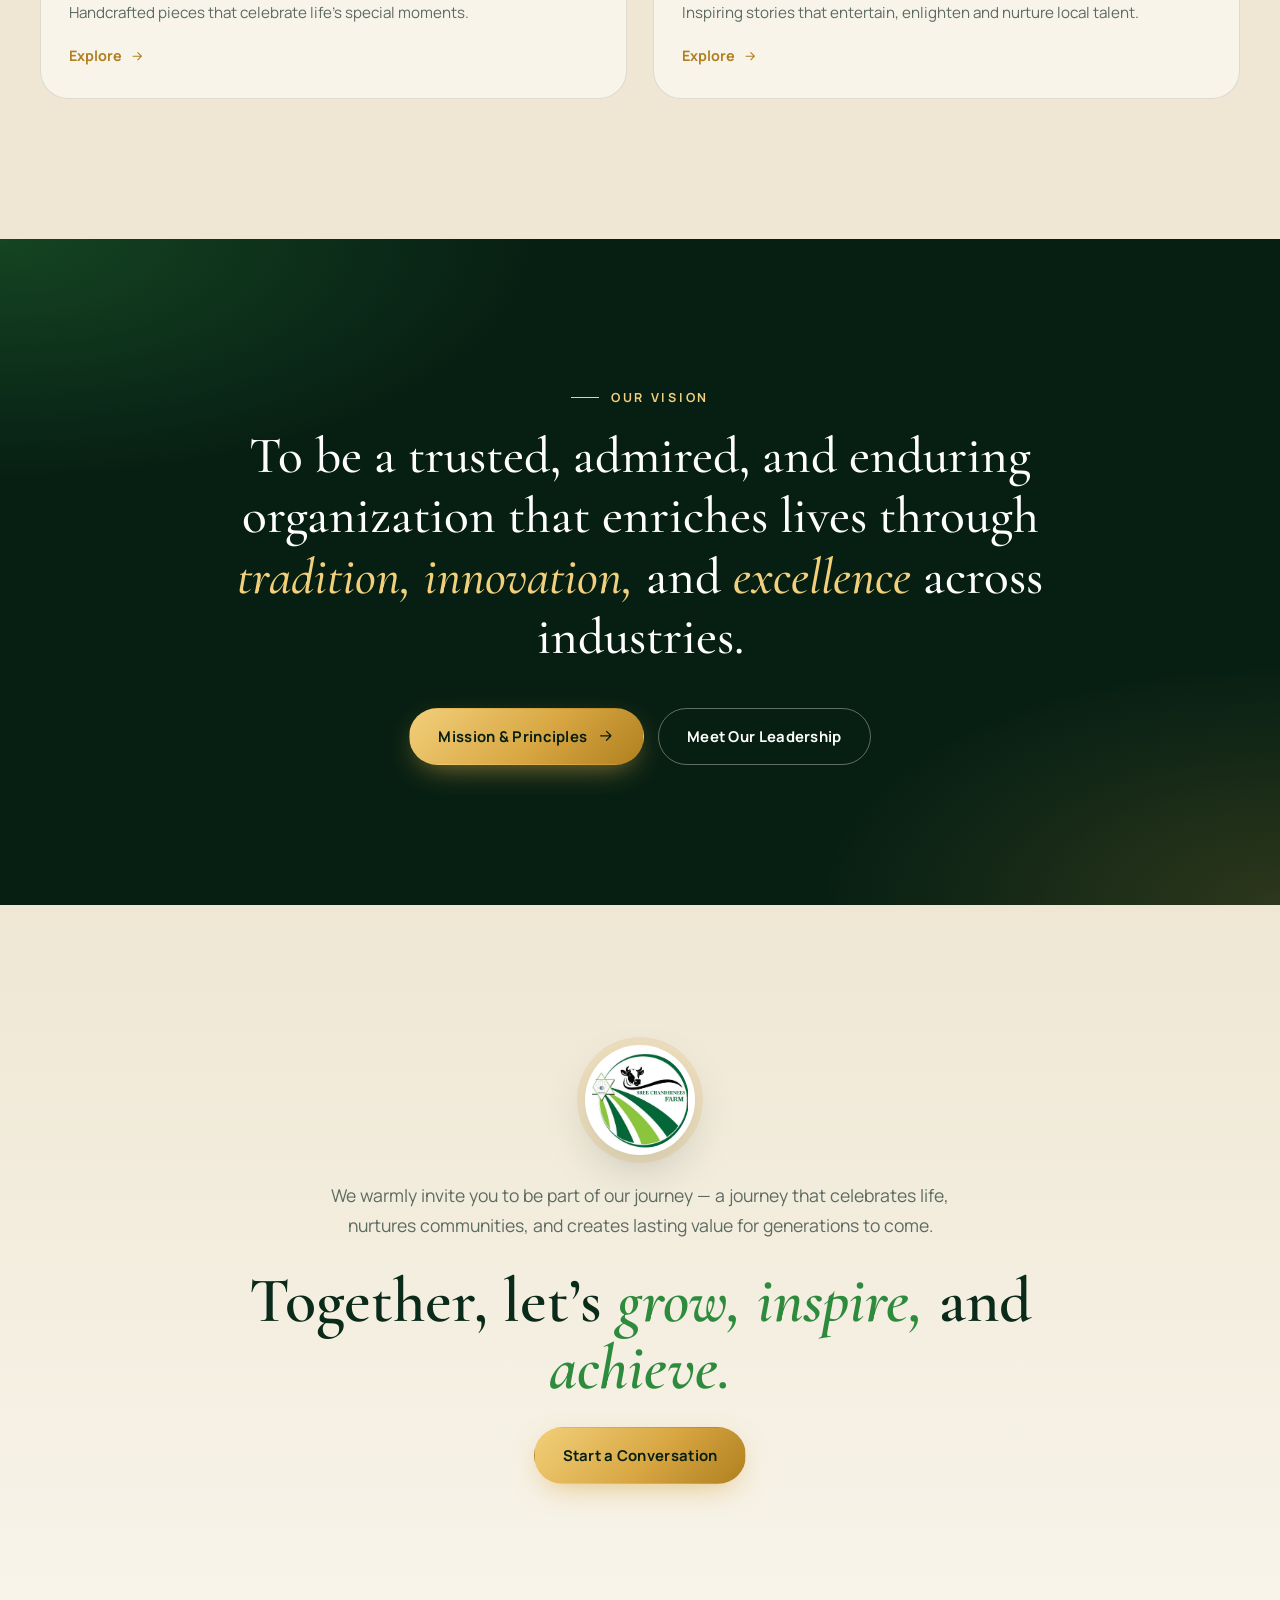
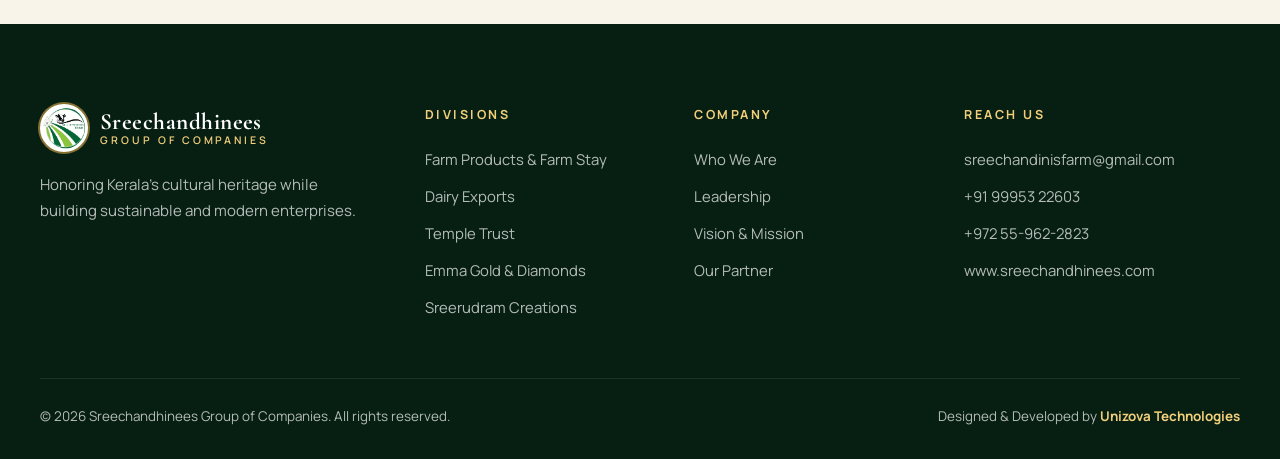
==== commit 31885db9: "Use two-image hero slideshow, tighten hero sizing on mobile Co-Authored-By: Claude Opus 5.5 <noreply" ====
--- a/index.html
+++ b/index.html
@@ -9,7 +9,7 @@
   <link rel="preconnect" href="https://fonts.googleapis.com">
   <link rel="preconnect" href="https://fonts.gstatic.com" crossorigin>
   <link href="https://fonts.googleapis.com/css2?family=Cormorant+Garamond:ital,wght@0,500;0,600;0,700;1,500;1,600&family=Manrope:wght@300;400;500;600;700;800&display=swap" rel="stylesheet">
-  <link rel="stylesheet" href="css/style.css?v=20261016c">
+  <link rel="stylesheet" href="css/style.css?v=20261016d">
 </head>
 <body class="page-home">
 
@@ -54,8 +54,7 @@
     <section class="hero" id="home">
       <div class="hero__bg" aria-hidden="true">
         <div class="hero__slide is-active" style="background-image: url('assets/img/bgimg.jpeg')"></div>
-        <div class="hero__slide" style="background-image: url('assets/img/farm.jpg')"></div>
-        <div class="hero__slide" style="background-image: url('assets/img/hero-art.jpg'); background-position: 50% 20%"></div>
+        <div class="hero__slide" style="background-image: url('assets/img/bgimg2.jpeg')"></div>
         <div class="hero__overlay"></div>
         <svg class="hero__lines" viewBox="0 0 800 800" preserveAspectRatio="none">
           <path d="M0 620 C 200 520, 420 760, 800 560" />
--- a/css/style.css
+++ b/css/style.css
@@ -1103,9 +1103,20 @@
   .brand__text small { font-size: 0.56rem; }
   .brand__mark { width: 42px; height: 42px; }
 
-  .hero { padding-top: calc(var(--header-h) + 36px); }
-  .hero__stats { gap: 18px 28px; }
-  .hero__stats strong { font-size: 2.1rem; }
+  .hero { padding: calc(var(--header-h) + 28px) 0 72px; }
+  .eyebrow { padding: 6px 12px; font-size: 0.7rem; gap: 8px; margin-bottom: 18px; }
+  .hero__title { font-size: clamp(2rem, 9vw, 2.6rem); line-height: 1.08; }
+  .hero__lead { margin-top: 16px; font-size: 0.98rem; line-height: 1.6; }
+  .hero__actions { gap: 10px; margin-top: 24px; }
+  .hero__actions .btn { padding: 13px 20px; font-size: 0.9rem; }
+  .hero__stats { gap: 16px 24px; margin-top: 32px; padding-top: 20px; }
+  .hero__stats strong { font-size: 1.8rem; }
+  .hero__stats span { font-size: 0.68rem; letter-spacing: 0.1em; }
+  .hero__overlay {
+    background:
+      linear-gradient(90deg, rgba(7, 31, 19, 0.88) 0%, rgba(7, 31, 19, 0.6) 100%),
+      linear-gradient(0deg, rgba(7, 31, 19, 0.7) 0%, transparent 35%);
+  }
   .hero__scroll { display: none; }
   .hero__dots { right: 50%; transform: translateX(50%); bottom: 28px; }
 
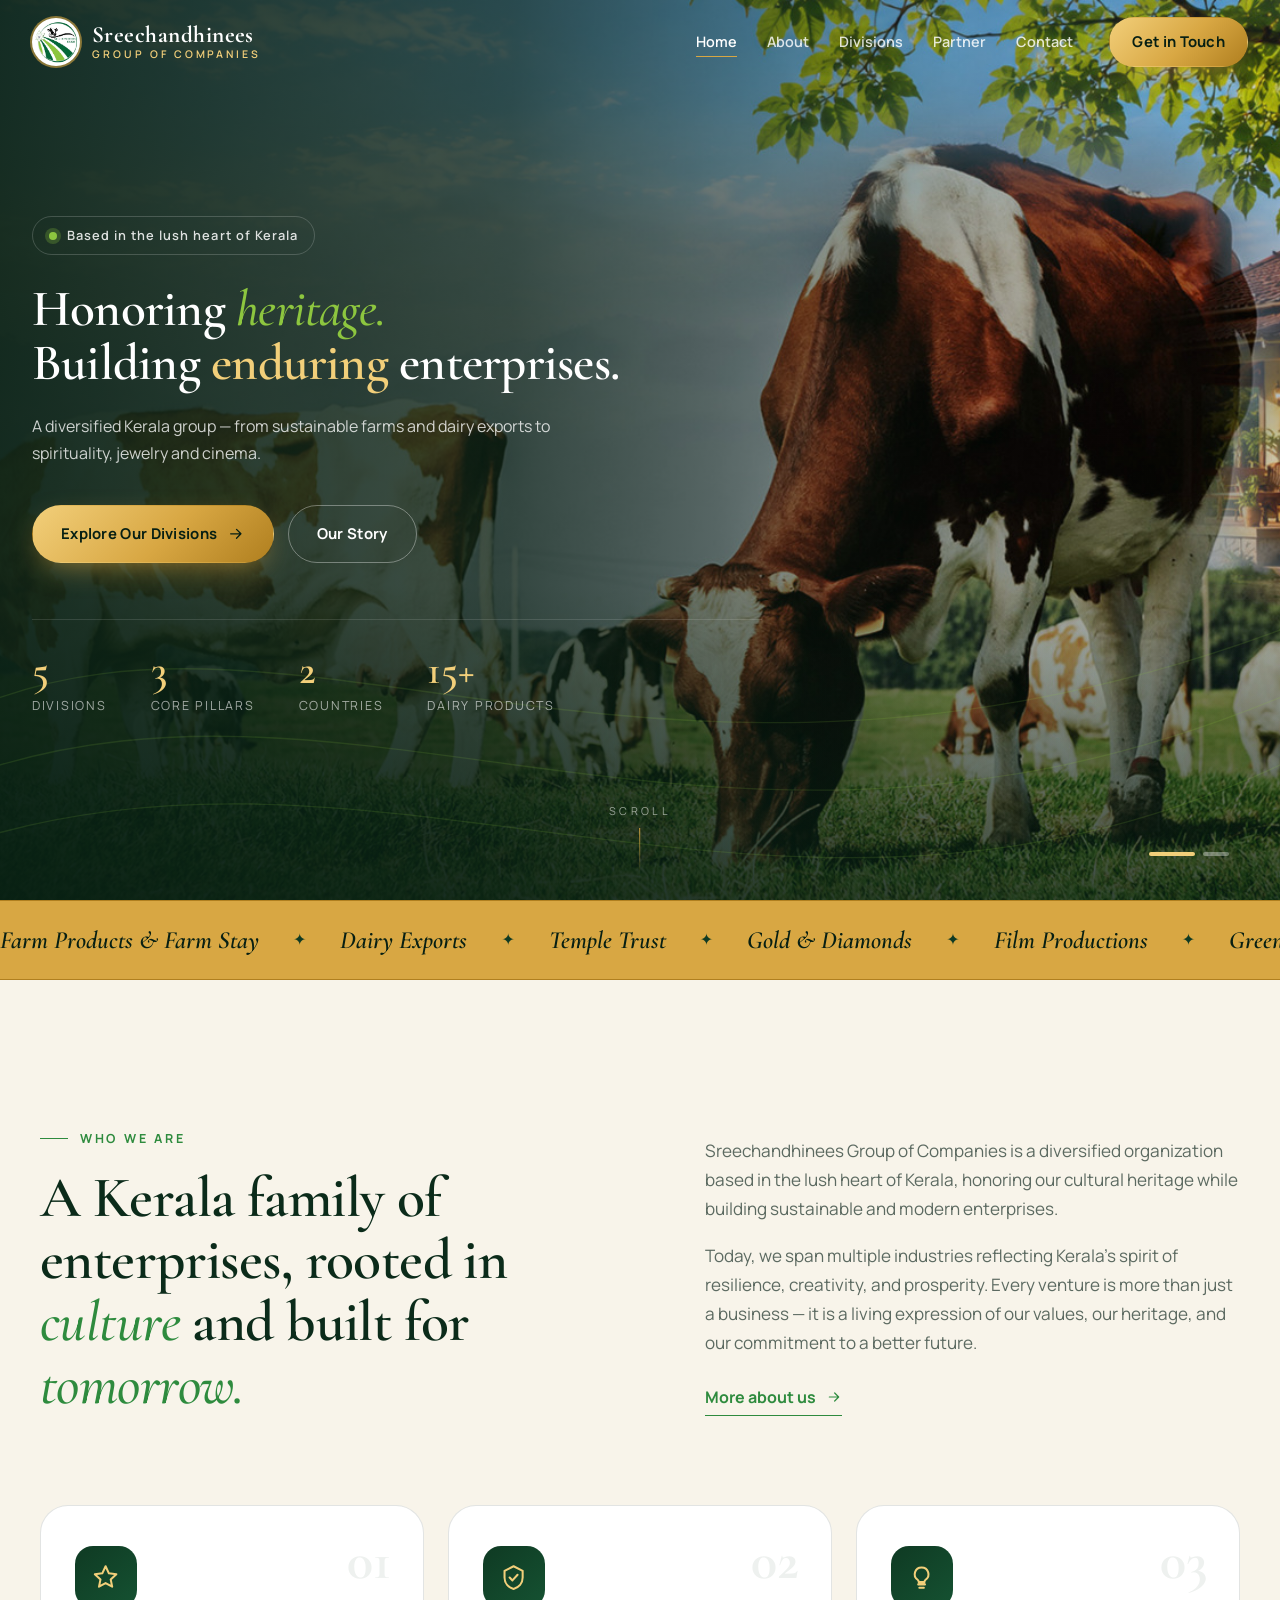
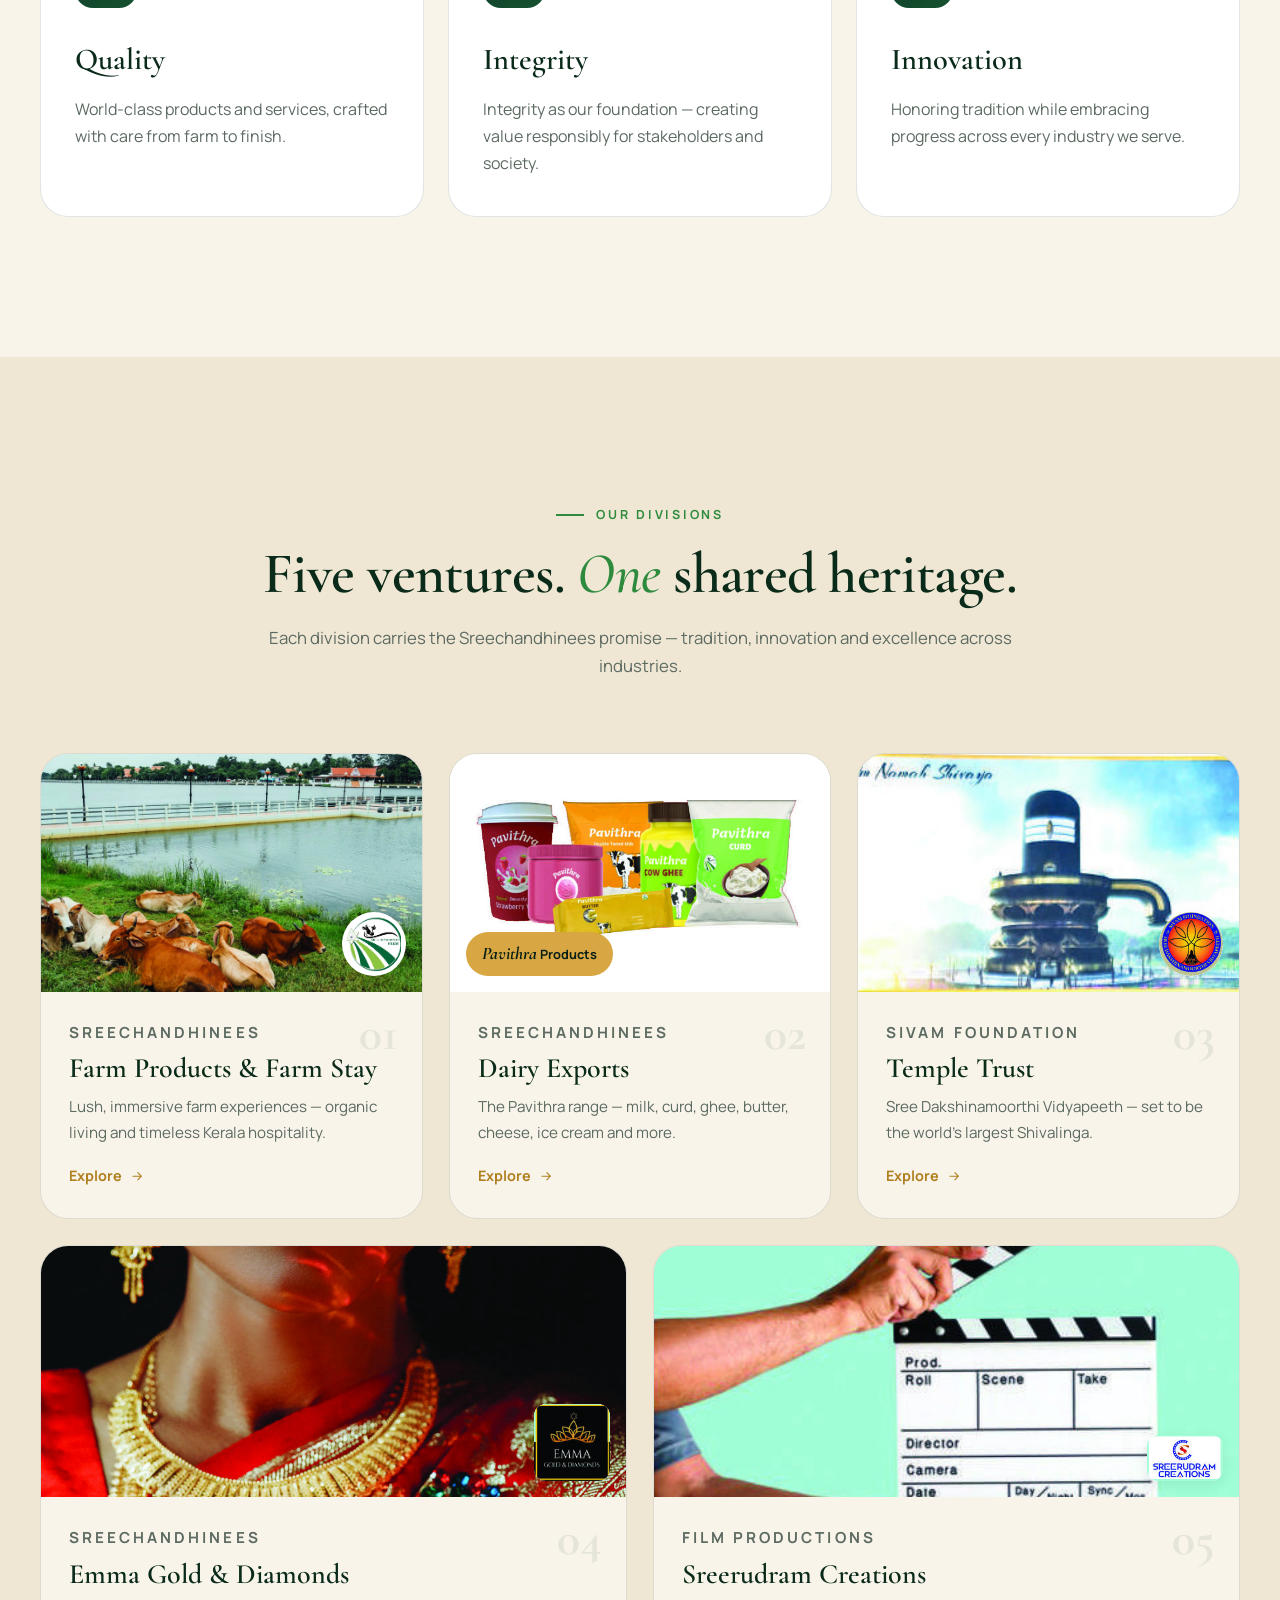
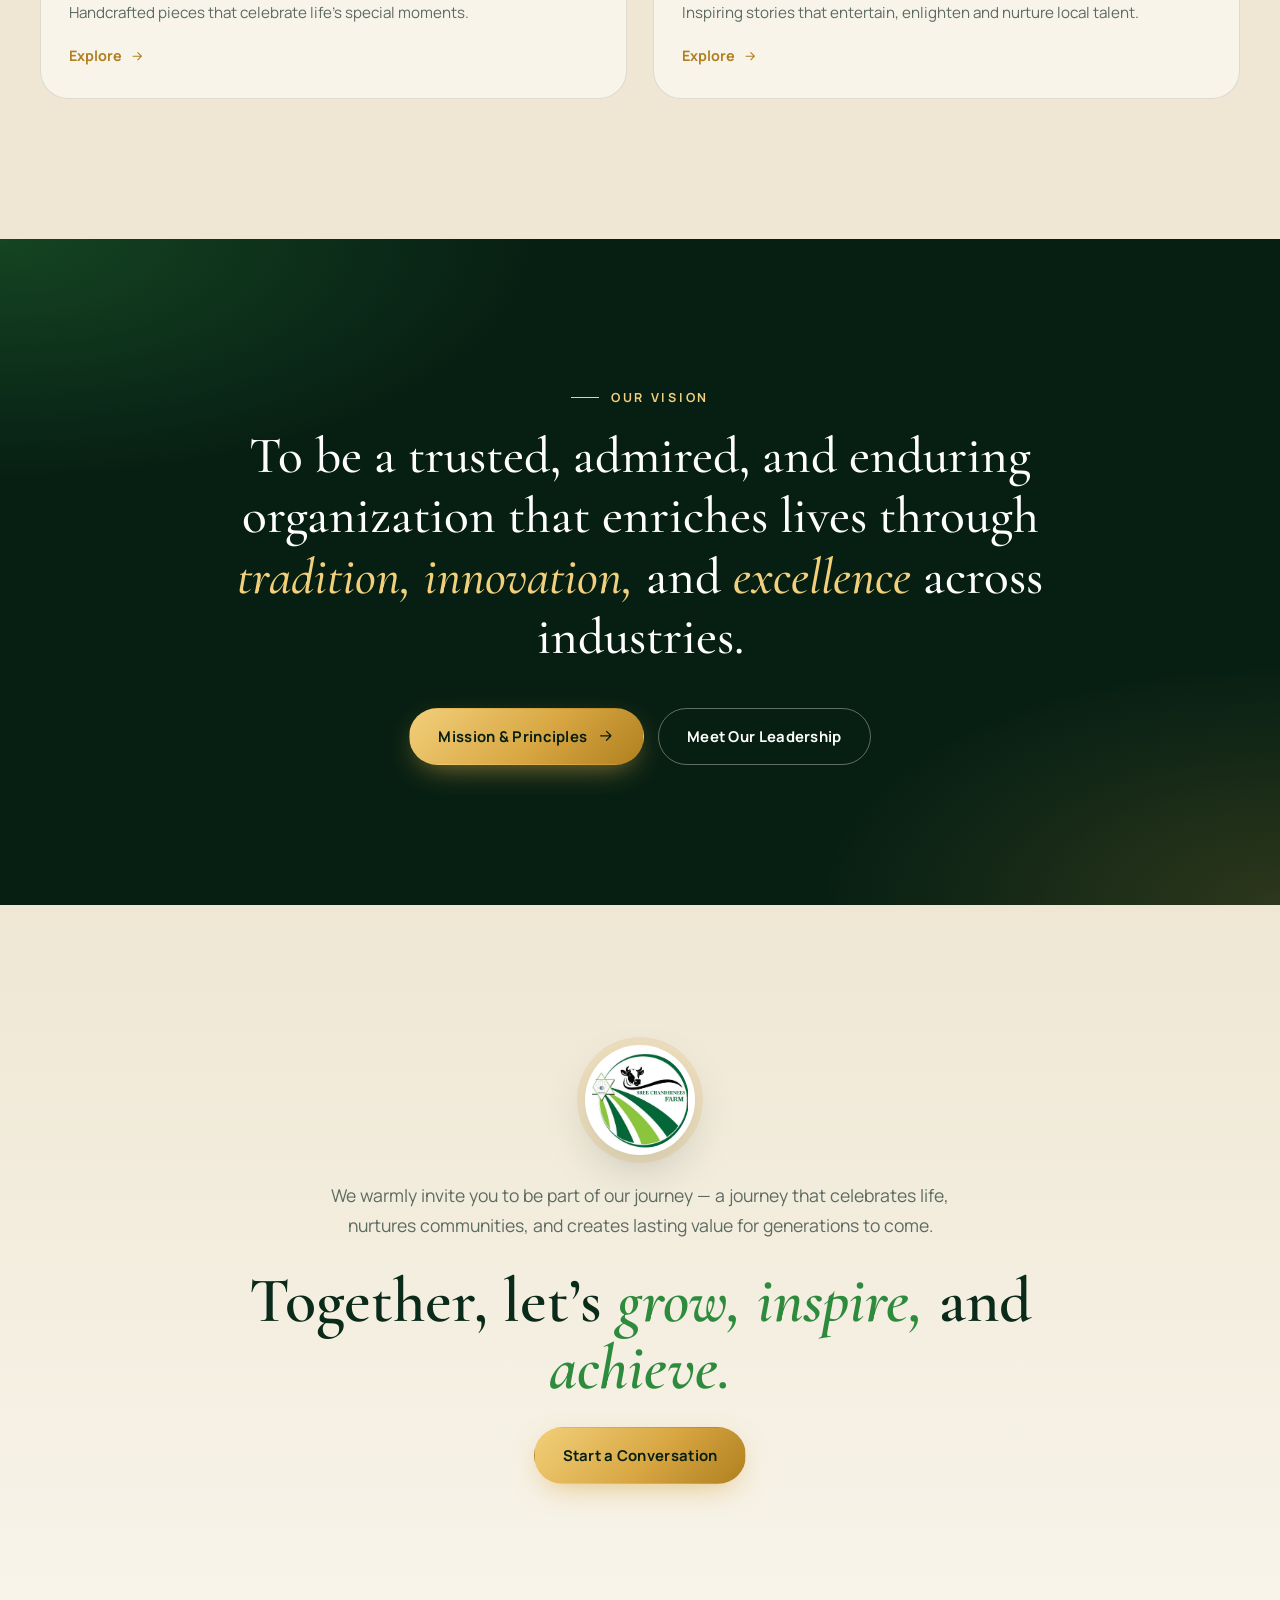
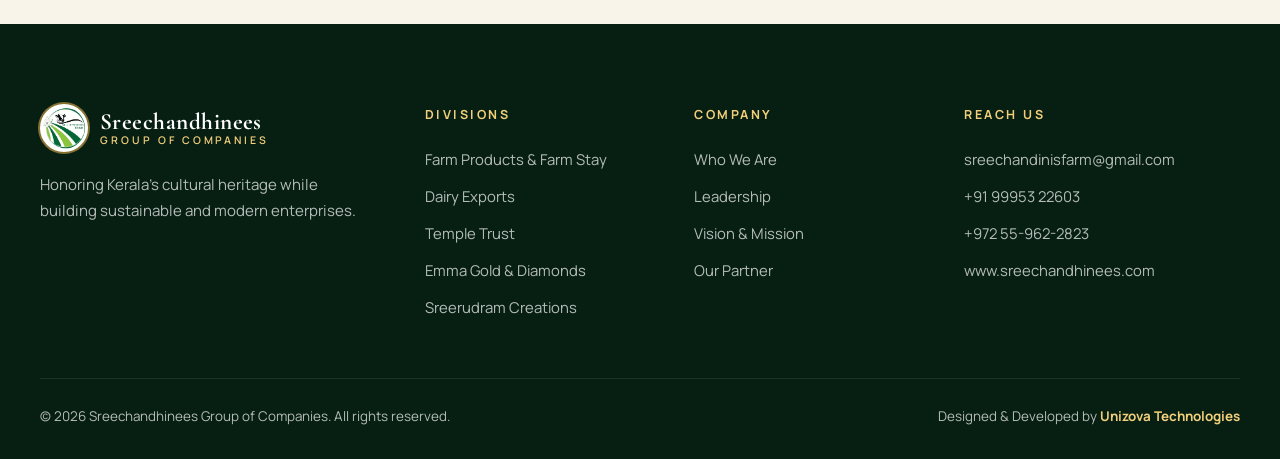
==== commit bae5a657: "Shrink hero text, shorten lead to two lines, add per-slide hero copy Co-Authored-By: Claude Opus 5.5" ====
--- a/index.html
+++ b/index.html
@@ -9,7 +9,7 @@
   <link rel="preconnect" href="https://fonts.googleapis.com">
   <link rel="preconnect" href="https://fonts.gstatic.com" crossorigin>
   <link href="https://fonts.googleapis.com/css2?family=Cormorant+Garamond:ital,wght@0,500;0,600;0,700;1,500;1,600&family=Manrope:wght@300;400;500;600;700;800&display=swap" rel="stylesheet">
-  <link rel="stylesheet" href="css/style.css?v=20261016d">
+  <link rel="stylesheet" href="css/style.css?v=20261016g">
 </head>
 <body class="page-home">
 
@@ -65,14 +65,28 @@
 
       <div class="container hero__grid">
         <div class="hero__content">
-          <p class="eyebrow reveal"><span class="eyebrow__dot"></span> Based in the lush heart of Kerala</p>
-          <h1 class="hero__title reveal">
-            Honoring <em>heritage.</em><br>
-            Building <span class="text-gold">enduring</span> enterprises.
-          </h1>
-          <p class="hero__lead reveal">
-            Sreechandhinees Group of Companies is a diversified organization reflecting Kerala’s spirit of resilience, creativity and prosperity — from sustainable farms and dairy exports to spirituality, jewelry and cinema.
-          </p>
+          <div class="hero__copy reveal" id="heroCopy">
+            <div class="hero__text is-active">
+              <p class="eyebrow"><span class="eyebrow__dot"></span> Based in the lush heart of Kerala</p>
+              <h1 class="hero__title">
+                Honoring <em>heritage.</em><br>
+                Building <span class="text-gold">enduring</span> enterprises.
+              </h1>
+              <p class="hero__lead">
+                A diversified Kerala group — from sustainable farms and dairy exports to spirituality, jewelry and cinema.
+              </p>
+            </div>
+            <div class="hero__text" aria-hidden="true">
+              <p class="eyebrow"><span class="eyebrow__dot"></span> Sreechandhinees Jewelry</p>
+              <h2 class="hero__title">
+                Crafted in <em>gold.</em><br>
+                Worn with <span class="text-gold">timeless</span> grace.
+              </h2>
+              <p class="hero__lead">
+                Handcrafted jewelry blending Kerala’s rich artistry with elegant, modern design for every celebration.
+              </p>
+            </div>
+          </div>
           <div class="hero__actions reveal">
             <a href="divisions.html" class="btn btn--gold">Explore Our Divisions
               <svg viewBox="0 0 24 24" aria-hidden="true"><path d="M5 12h14M13 6l6 6-6 6"/></svg>
@@ -309,6 +323,6 @@
     <svg viewBox="0 0 24 24" aria-hidden="true"><path d="M12 19V5M6 11l6-6 6 6"/></svg>
   </a>
 
-  <script src="js/main.js?v=20261016c"></script>
+  <script src="js/main.js?v=20261016d"></script>
 </body>
 </html>
--- a/css/style.css
+++ b/css/style.css
@@ -318,13 +318,29 @@
 .hero__title {
   font-family: var(--font-display);
   font-weight: 600;
-  font-size: clamp(2.8rem, 5.2vw, 8rem);
-  line-height: 1.02;
+  font-size: clamp(2.3rem, 4vw, 5.6rem);
+  line-height: 1.05;
   letter-spacing: -0.015em;
 }
 .hero__title em { color: var(--lime); font-weight: 500; }
 
-.hero__lead { margin-top: 28px; max-width: 52ch; font-size: clamp(1.08rem, 0.9vw, 1.4rem); color: rgba(255, 255, 255, 0.78); }
+.hero__lead { margin-top: 22px; max-width: 60ch; font-size: clamp(1rem, 0.85vw, 1.25rem); color: rgba(255, 255, 255, 0.78); }
+
+/* Slide-specific hero text, stacked in one grid cell so height never jumps */
+.hero__copy { display: grid; }
+.hero__text {
+  grid-area: 1 / 1;
+  opacity: 0;
+  visibility: hidden;
+  transform: translateY(14px);
+  transition: opacity 0.9s var(--ease), transform 0.9s var(--ease), visibility 0s linear 0.9s;
+}
+.hero__text.is-active {
+  opacity: 1;
+  visibility: visible;
+  transform: none;
+  transition: opacity 0.9s var(--ease) 0.2s, transform 0.9s var(--ease) 0.2s, visibility 0s;
+}
 
 .hero__actions { display: flex; flex-wrap: wrap; gap: 14px; margin-top: 38px; }
 
@@ -1105,8 +1121,8 @@
 
   .hero { padding: calc(var(--header-h) + 28px) 0 72px; }
   .eyebrow { padding: 6px 12px; font-size: 0.7rem; gap: 8px; margin-bottom: 18px; }
-  .hero__title { font-size: clamp(2rem, 9vw, 2.6rem); line-height: 1.08; }
-  .hero__lead { margin-top: 16px; font-size: 0.98rem; line-height: 1.6; }
+  .hero__title { font-size: clamp(1.8rem, 8vw, 2.3rem); line-height: 1.1; }
+  .hero__lead { margin-top: 14px; font-size: 0.94rem; line-height: 1.55; }
   .hero__actions { gap: 10px; margin-top: 24px; }
   .hero__actions .btn { padding: 13px 20px; font-size: 0.9rem; }
   .hero__stats { gap: 16px 24px; margin-top: 32px; padding-top: 20px; }
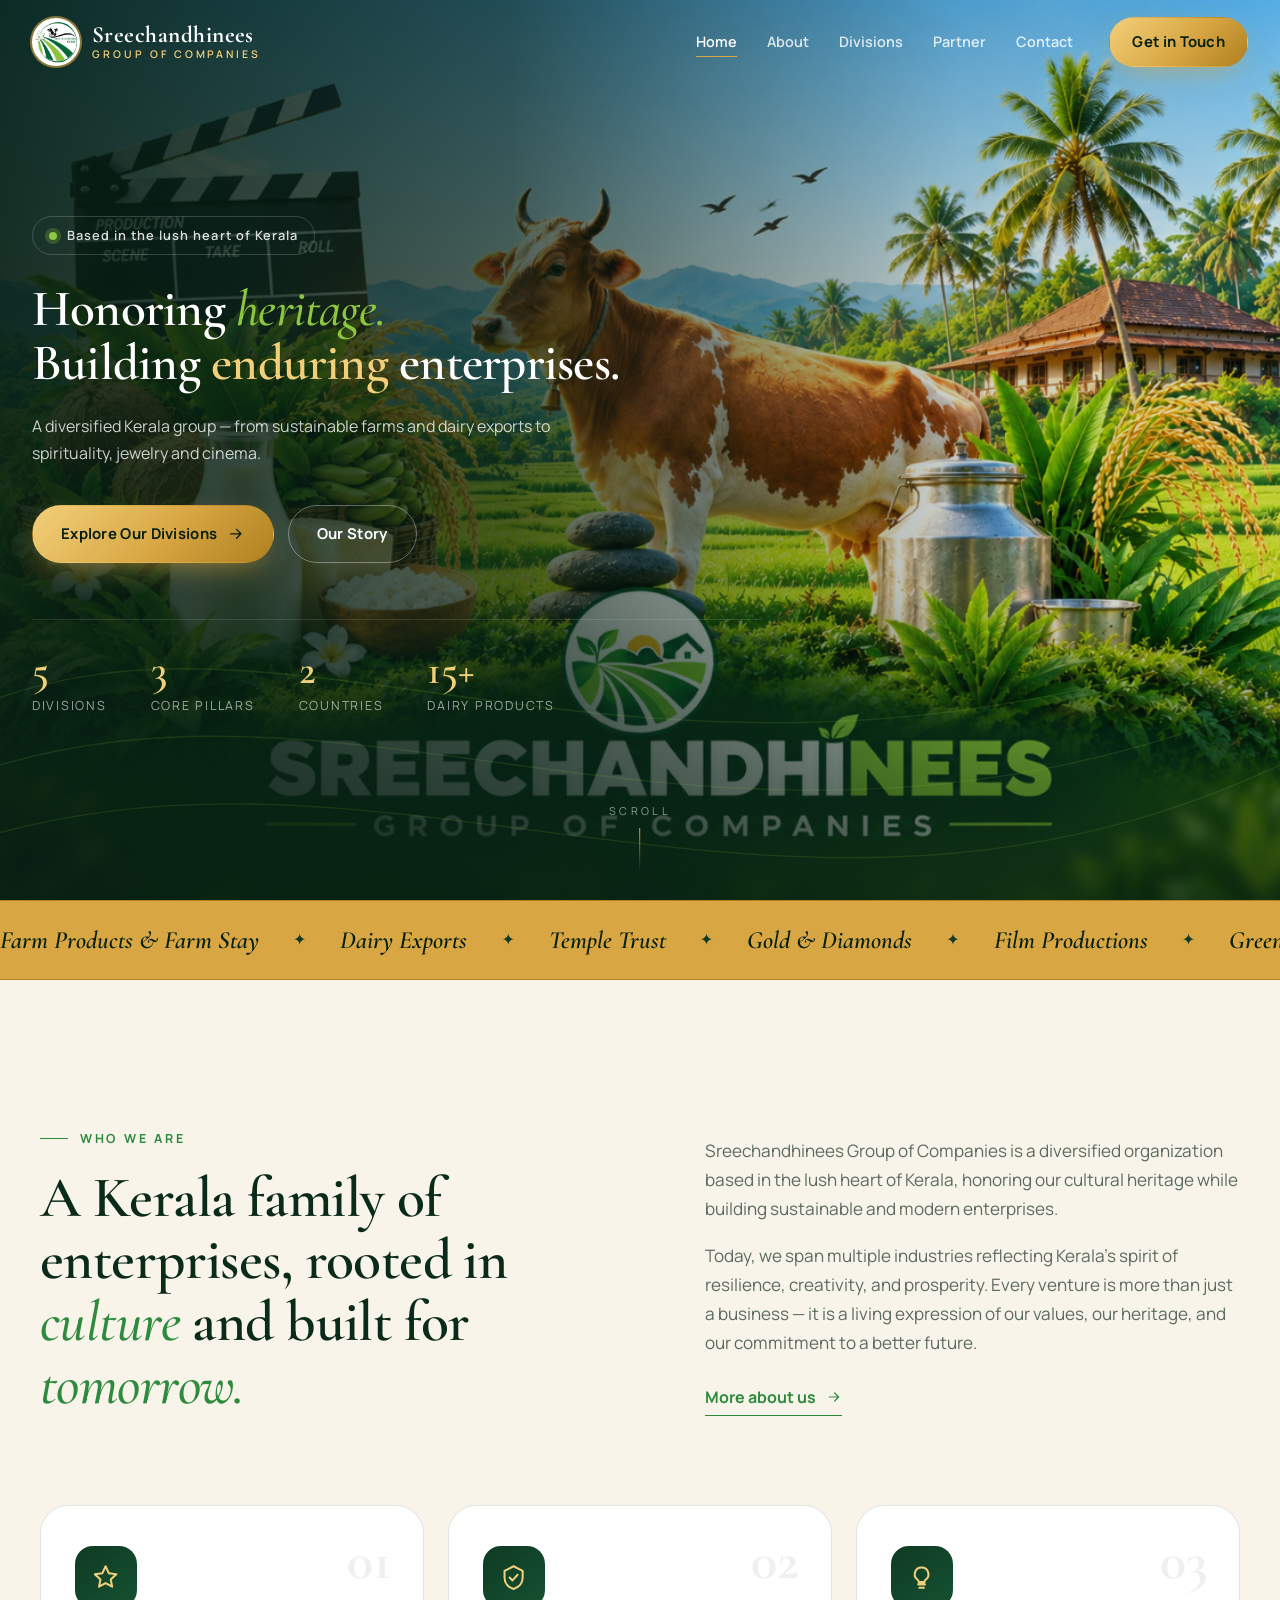
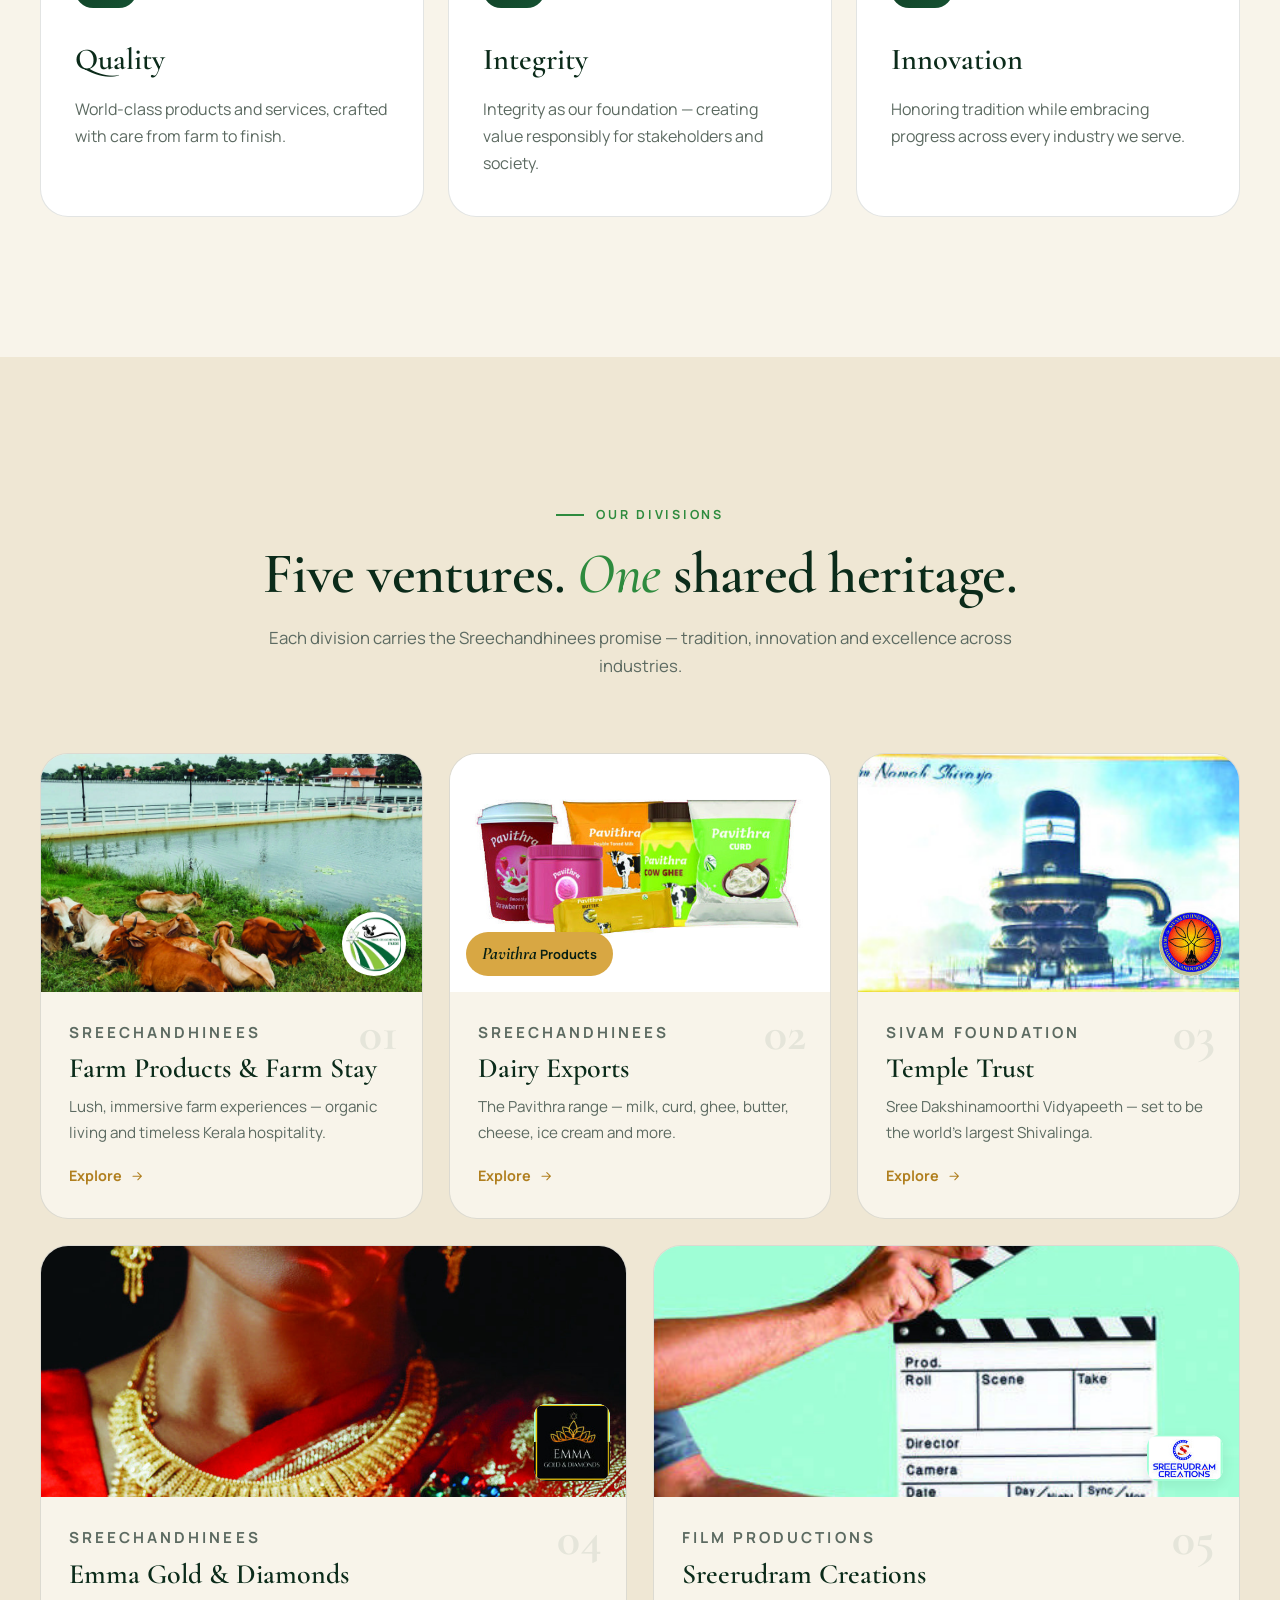
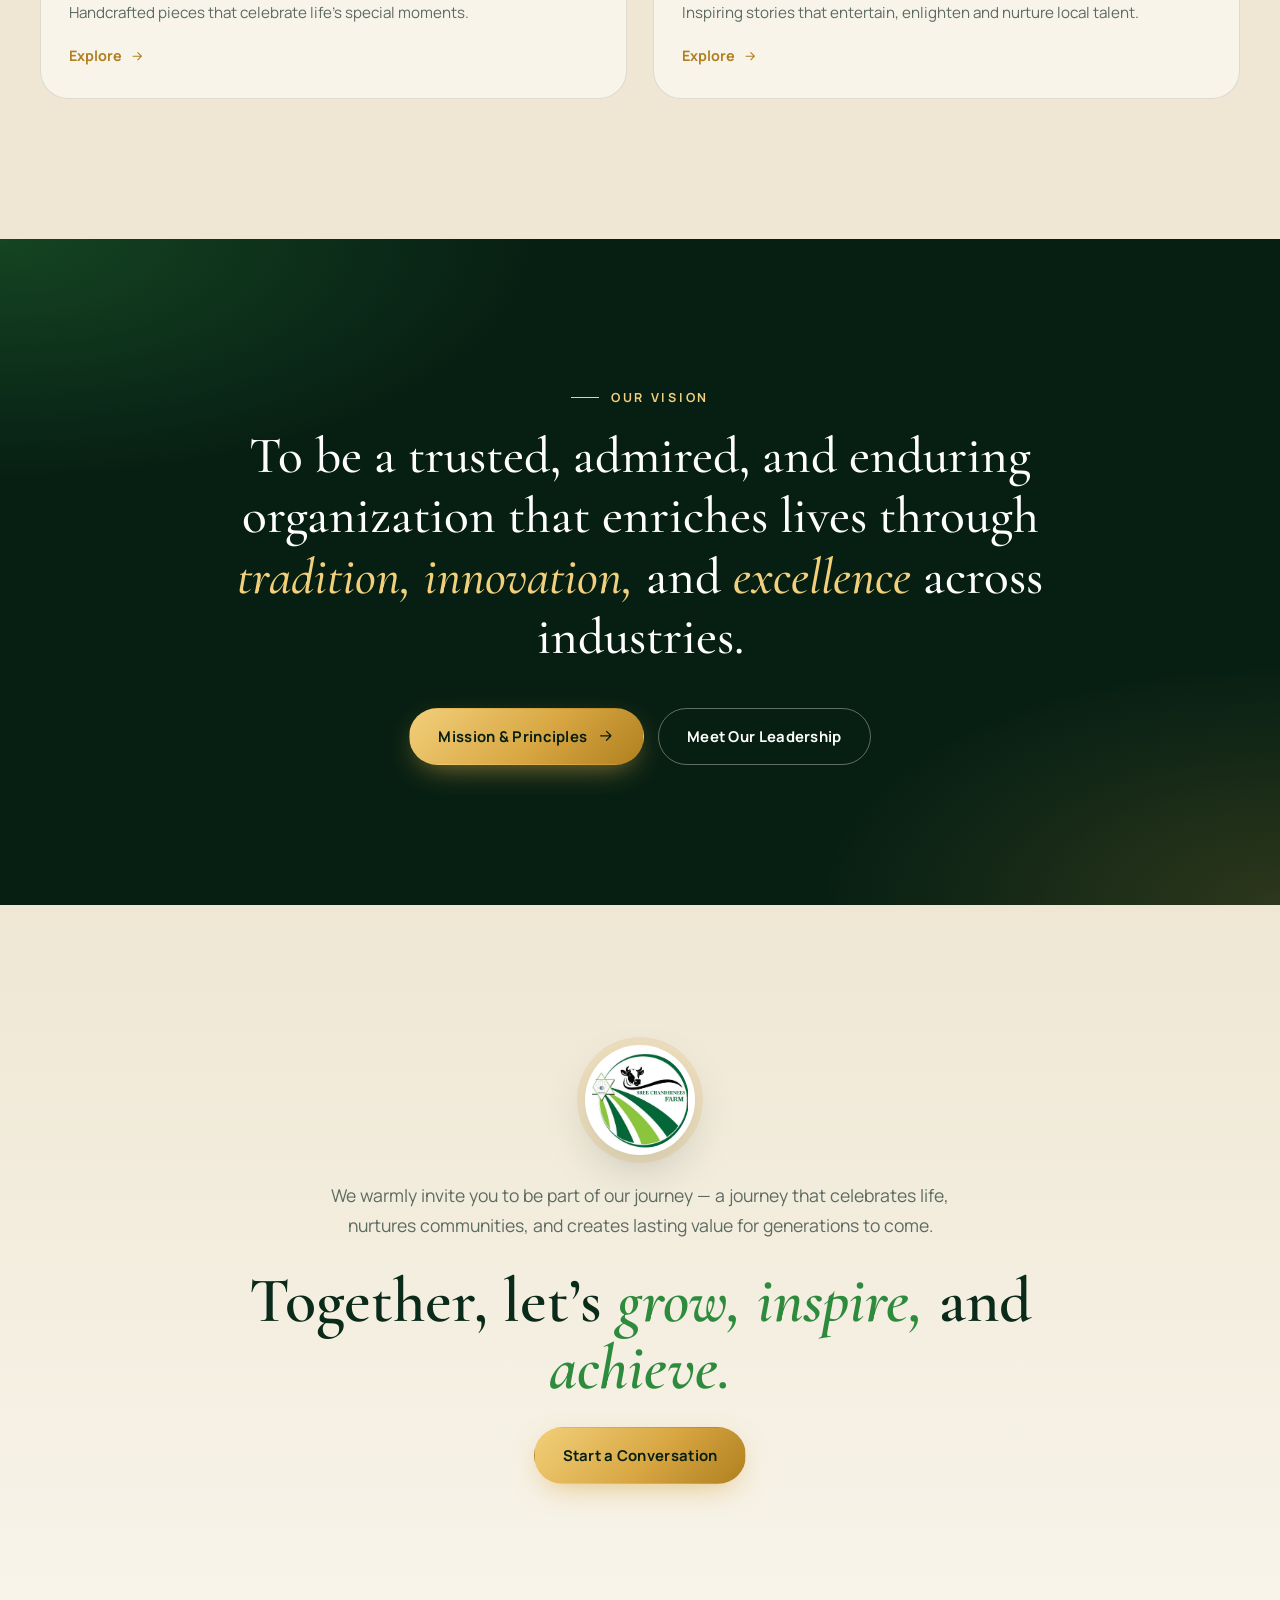
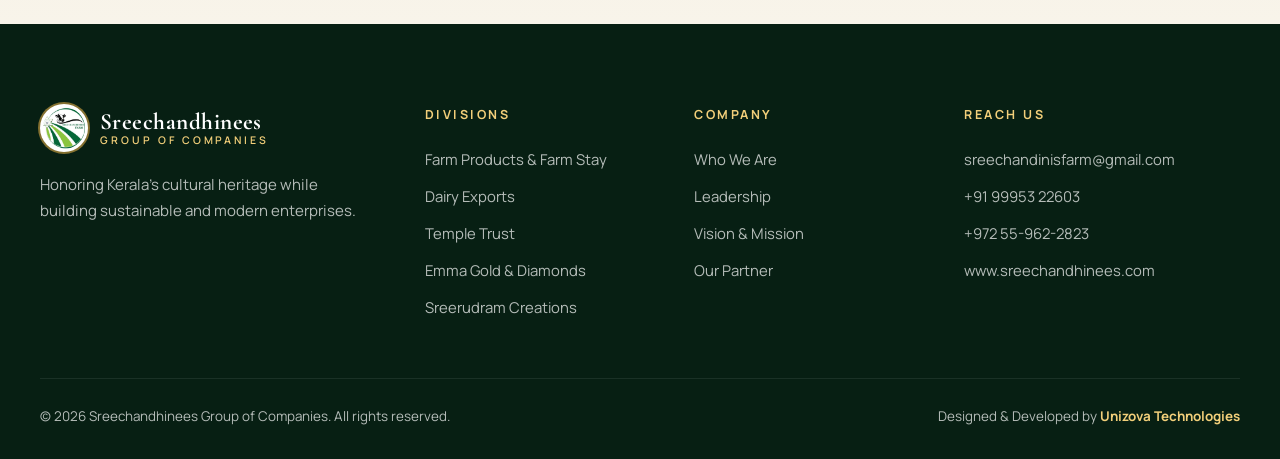
==== commit 2c62f135: "Replace hero slideshow with single banner image Co-Authored-By: Claude Opus 5.5 <noreply@anthropic.c" ====
--- a/index.html
+++ b/index.html
@@ -9,7 +9,7 @@
   <link rel="preconnect" href="https://fonts.googleapis.com">
   <link rel="preconnect" href="https://fonts.gstatic.com" crossorigin>
   <link href="https://fonts.googleapis.com/css2?family=Cormorant+Garamond:ital,wght@0,500;0,600;0,700;1,500;1,600&family=Manrope:wght@300;400;500;600;700;800&display=swap" rel="stylesheet">
-  <link rel="stylesheet" href="css/style.css?v=20261016g">
+  <link rel="stylesheet" href="css/style.css?v=20261017b">
 </head>
 <body class="page-home">
 
@@ -53,8 +53,7 @@
   <main>
     <section class="hero" id="home">
       <div class="hero__bg" aria-hidden="true">
-        <div class="hero__slide is-active" style="background-image: url('assets/img/bgimg.jpeg')"></div>
-        <div class="hero__slide" style="background-image: url('assets/img/bgimg2.jpeg')"></div>
+        <div class="hero__slide is-active" style="background-image: url('assets/img/bannerimg.jpeg')"></div>
         <div class="hero__overlay"></div>
         <svg class="hero__lines" viewBox="0 0 800 800" preserveAspectRatio="none">
           <path d="M0 620 C 200 520, 420 760, 800 560" />
@@ -76,16 +75,6 @@
                 A diversified Kerala group — from sustainable farms and dairy exports to spirituality, jewelry and cinema.
               </p>
             </div>
-            <div class="hero__text" aria-hidden="true">
-              <p class="eyebrow"><span class="eyebrow__dot"></span> Sreechandhinees Jewelry</p>
-              <h2 class="hero__title">
-                Crafted in <em>gold.</em><br>
-                Worn with <span class="text-gold">timeless</span> grace.
-              </h2>
-              <p class="hero__lead">
-                Handcrafted jewelry blending Kerala’s rich artistry with elegant, modern design for every celebration.
-              </p>
-            </div>
           </div>
           <div class="hero__actions reveal">
             <a href="divisions.html" class="btn btn--gold">Explore Our Divisions
@@ -102,8 +91,6 @@
           </ul>
         </div>
       </div>
-
-      <div class="hero__dots" id="heroDots" aria-label="Background slides"></div>
 
       <a href="#about" class="hero__scroll" aria-label="Scroll to about">
         <span>Scroll</span><i></i>
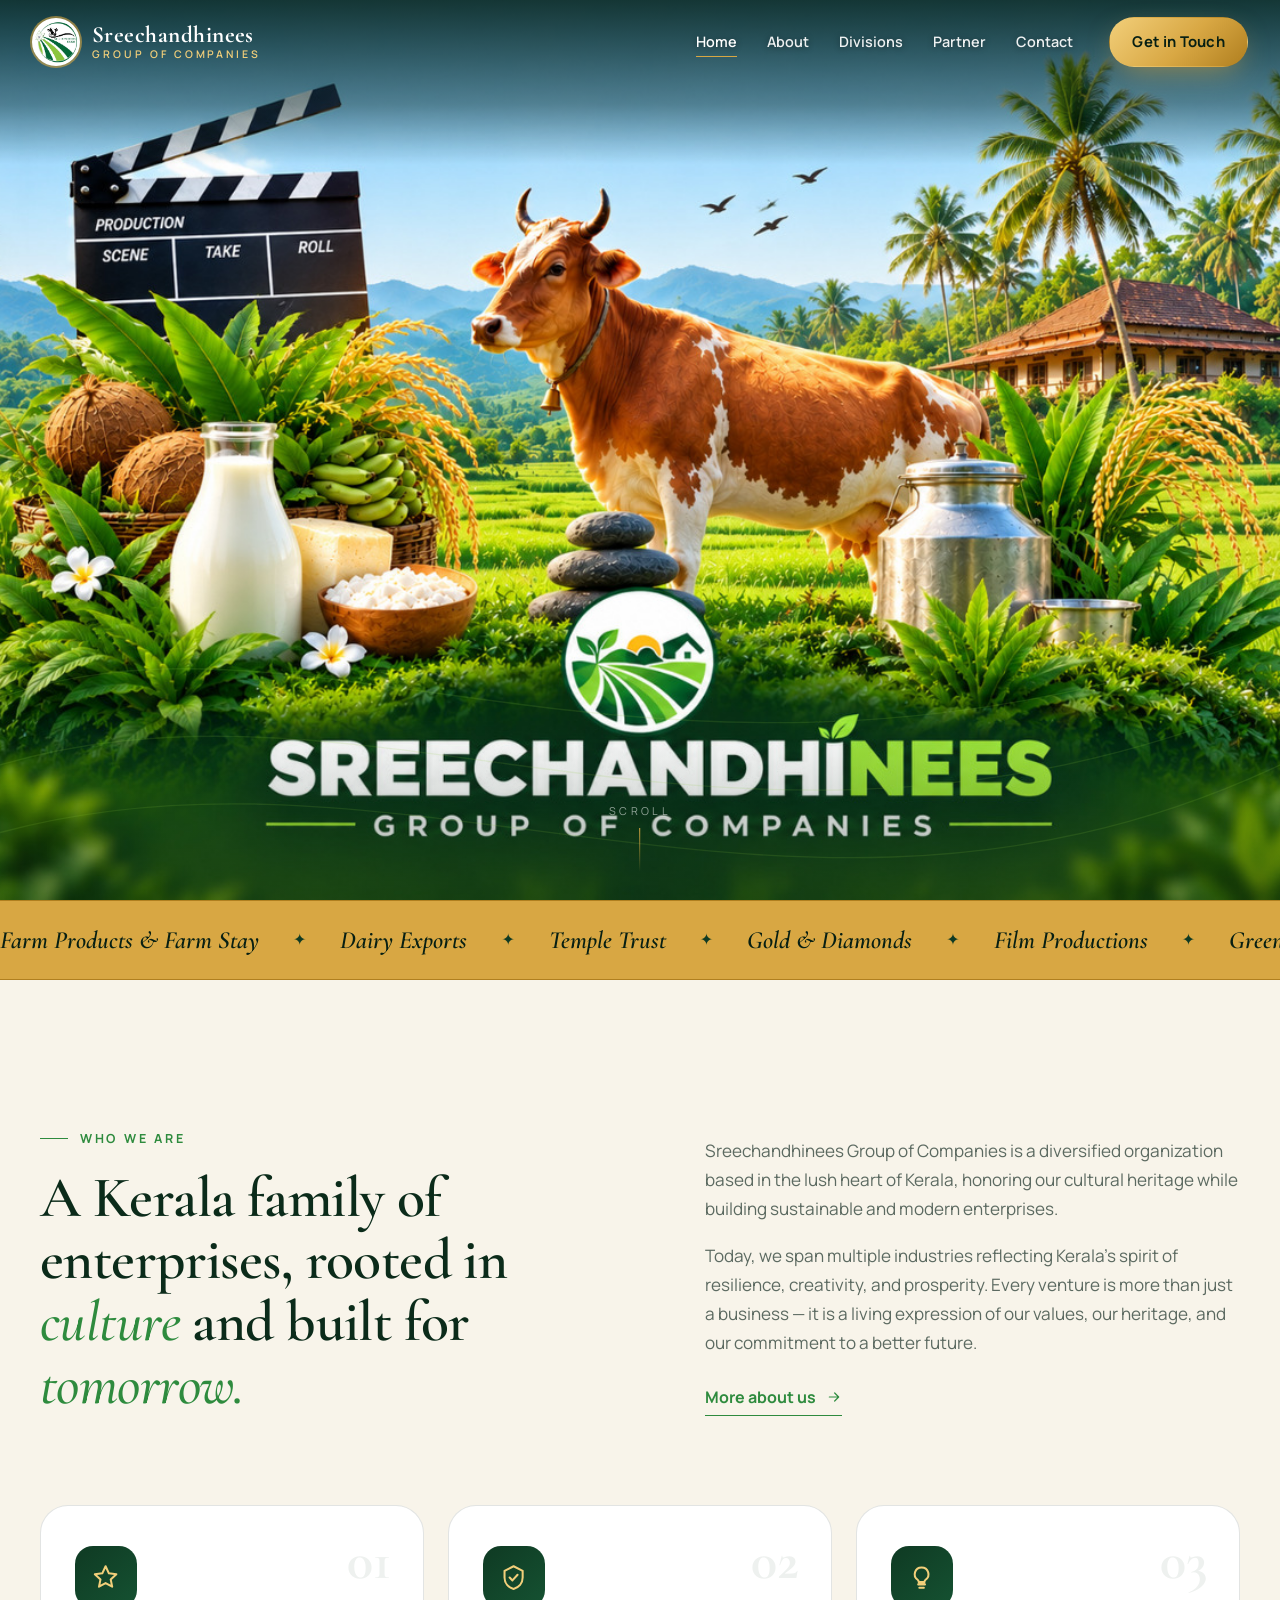
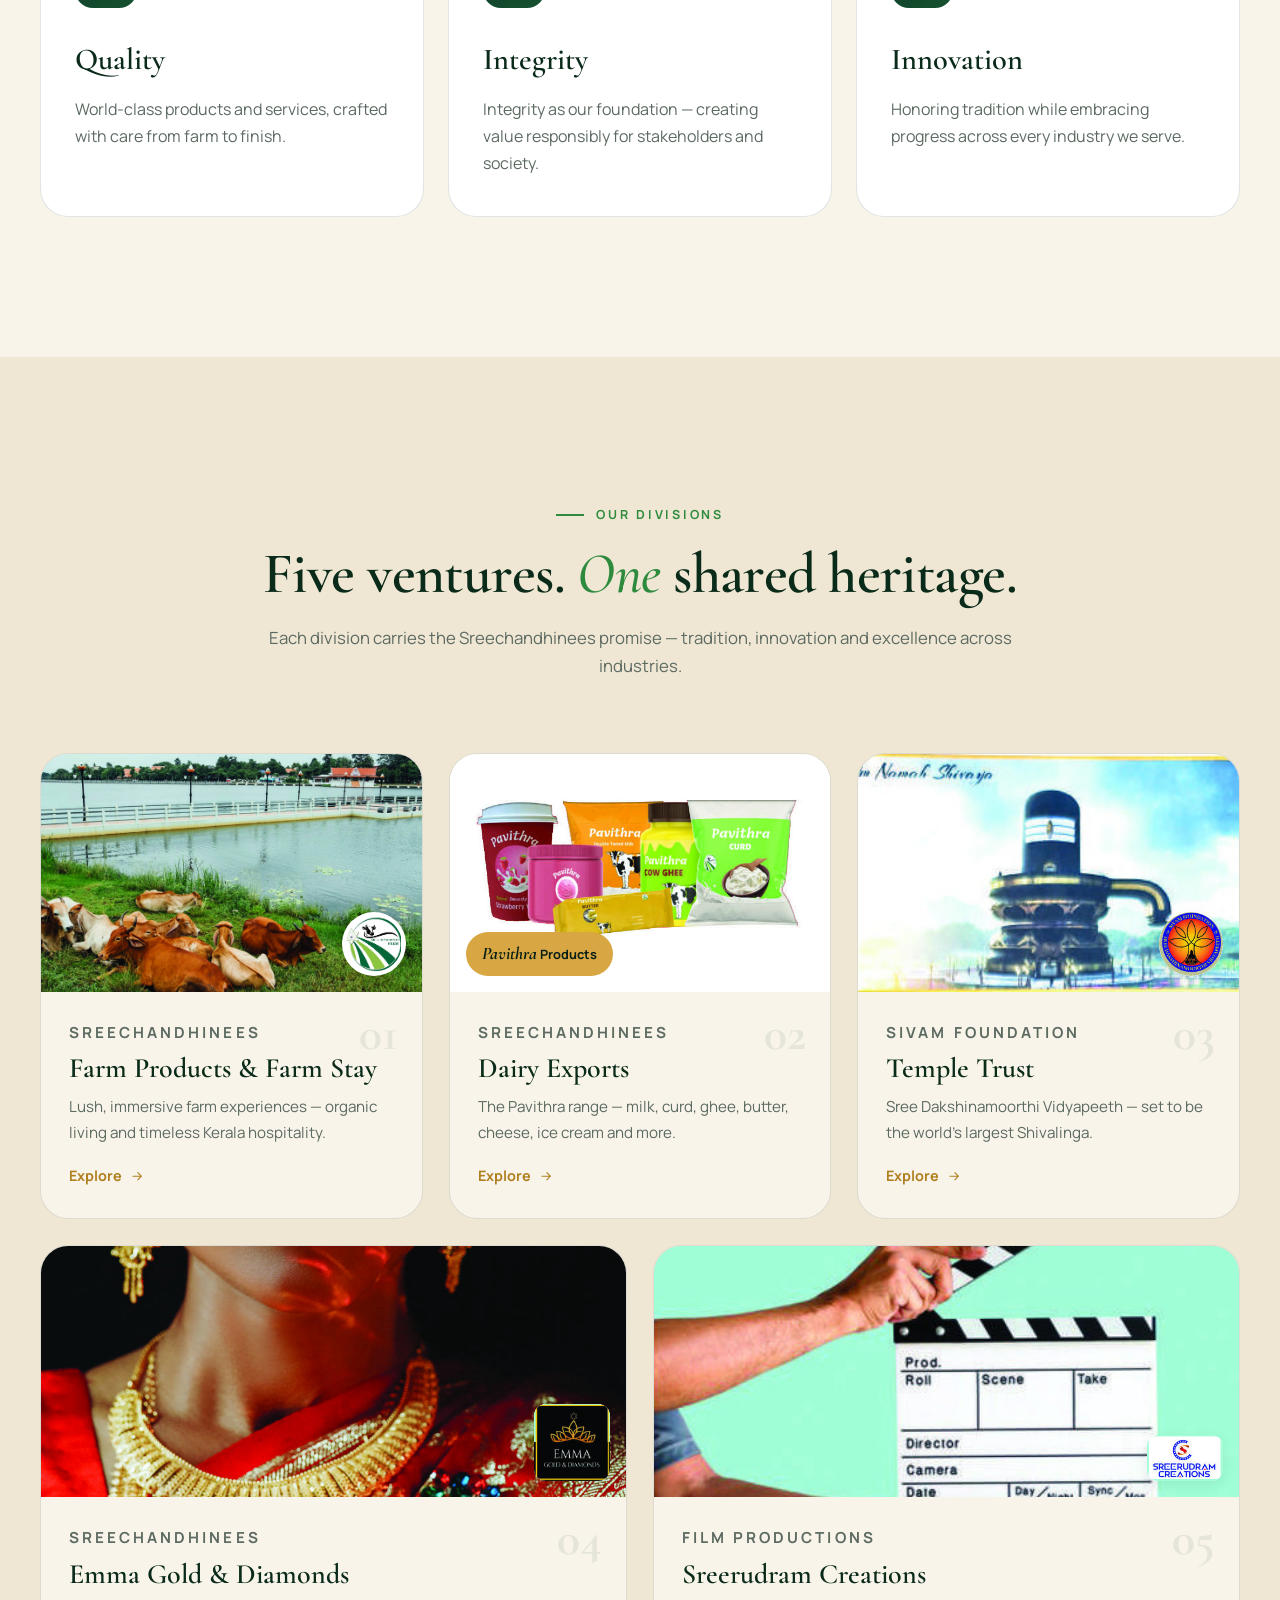
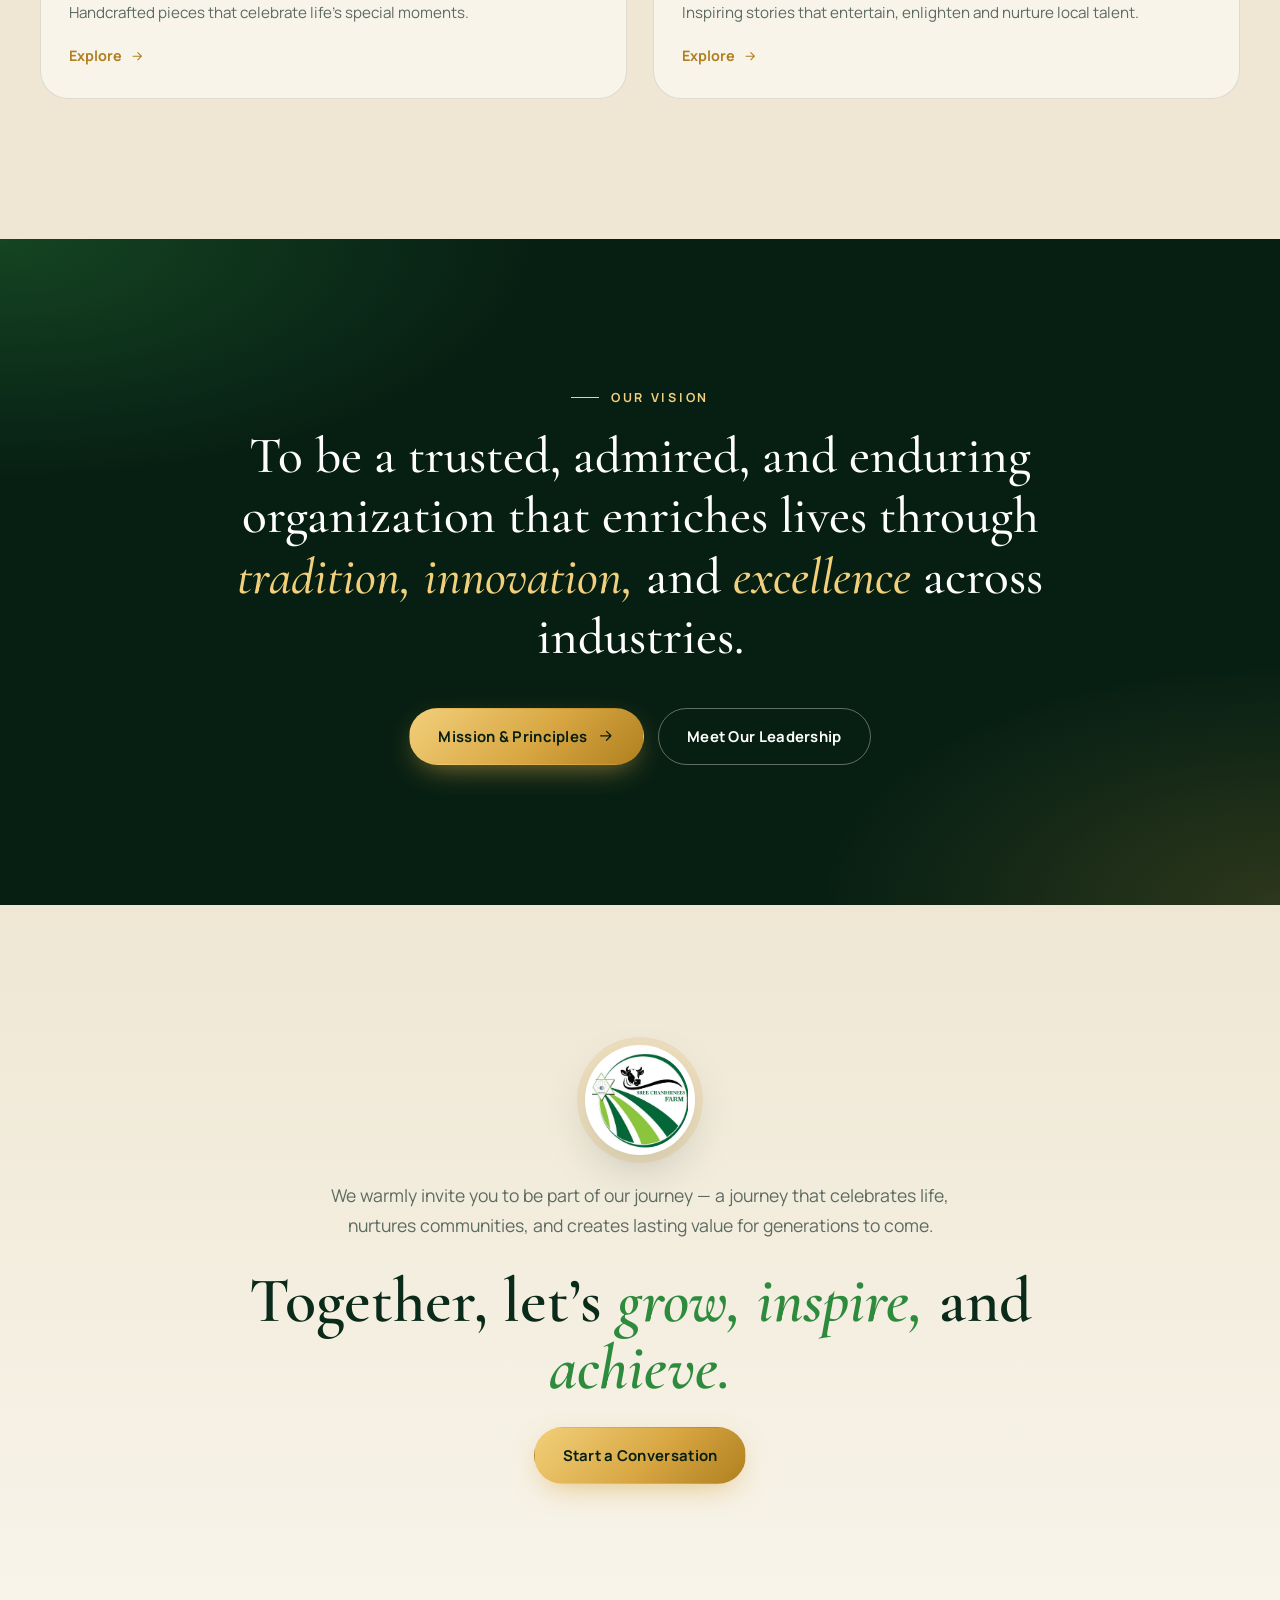
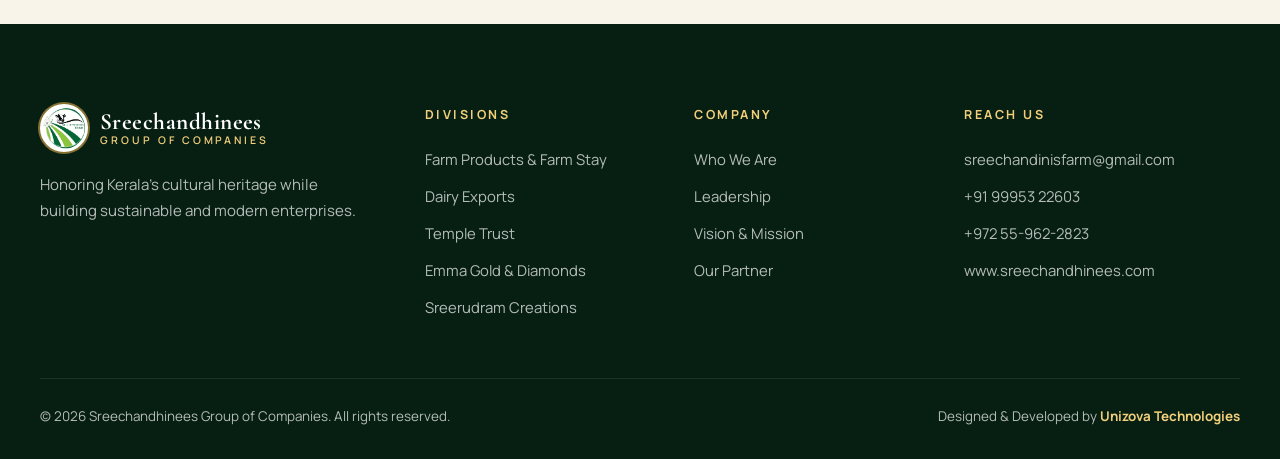
==== commit 761fe21a: "Remove hero content, clear banner image, improve nav text contrast Co-Authored-By: Claude Opus 5.5 <" ====
--- a/index.html
+++ b/index.html
@@ -9,7 +9,7 @@
   <link rel="preconnect" href="https://fonts.googleapis.com">
   <link rel="preconnect" href="https://fonts.gstatic.com" crossorigin>
   <link href="https://fonts.googleapis.com/css2?family=Cormorant+Garamond:ital,wght@0,500;0,600;0,700;1,500;1,600&family=Manrope:wght@300;400;500;600;700;800&display=swap" rel="stylesheet">
-  <link rel="stylesheet" href="css/style.css?v=20261017b">
+  <link rel="stylesheet" href="css/style.css?v=20261017e">
 </head>
 <body class="page-home">
 
@@ -62,35 +62,7 @@
         </svg>
       </div>
 
-      <div class="container hero__grid">
-        <div class="hero__content">
-          <div class="hero__copy reveal" id="heroCopy">
-            <div class="hero__text is-active">
-              <p class="eyebrow"><span class="eyebrow__dot"></span> Based in the lush heart of Kerala</p>
-              <h1 class="hero__title">
-                Honoring <em>heritage.</em><br>
-                Building <span class="text-gold">enduring</span> enterprises.
-              </h1>
-              <p class="hero__lead">
-                A diversified Kerala group — from sustainable farms and dairy exports to spirituality, jewelry and cinema.
-              </p>
-            </div>
-          </div>
-          <div class="hero__actions reveal">
-            <a href="divisions.html" class="btn btn--gold">Explore Our Divisions
-              <svg viewBox="0 0 24 24" aria-hidden="true"><path d="M5 12h14M13 6l6 6-6 6"/></svg>
-            </a>
-            <a href="about.html" class="btn btn--ghost">Our Story</a>
-          </div>
-
-          <ul class="hero__stats reveal">
-            <li><strong data-count="5">0</strong><span>Divisions</span></li>
-            <li><strong data-count="3">0</strong><span>Core Pillars</span></li>
-            <li><strong data-count="2">0</strong><span>Countries</span></li>
-            <li><strong data-count="15" data-suffix="+">0</strong><span>Dairy Products</span></li>
-          </ul>
-        </div>
-      </div>
+      <h1 class="sr-only">Sreechandhinees — honoring heritage, building enduring enterprises</h1>
 
       <a href="#about" class="hero__scroll" aria-label="Scroll to about">
         <span>Scroll</span><i></i>
--- a/css/style.css
+++ b/css/style.css
@@ -243,7 +243,8 @@
   position: relative;
   font-size: 0.9rem;
   font-weight: 600;
-  color: rgba(255, 255, 255, 0.82);
+  color: rgba(255, 255, 255, 0.92);
+  text-shadow: 0 1px 6px rgba(0, 0, 0, 0.45);
   padding: 6px 0;
   transition: color 0.3s;
 }
@@ -285,6 +286,14 @@
   overflow: hidden;
 }
 .hero__bg { position: absolute; inset: 0; pointer-events: none; }
+.sr-only {
+  position: absolute;
+  width: 1px;
+  height: 1px;
+  overflow: hidden;
+  clip: rect(0 0 0 0);
+  white-space: nowrap;
+}
 .hero__lines { position: absolute; inset: 0; width: 100%; height: 100%; }
 .hero__lines path { fill: none; stroke: rgba(141, 198, 63, 0.14); stroke-width: 1.2; }
 
@@ -363,16 +372,15 @@
   background-size: cover;
   background-position: center;
   opacity: 0;
-  transform: scale(1.08);
-  transition: opacity 1.4s var(--ease), transform 7s ease-out;
-}
-.hero__slide.is-active { opacity: 1; transform: scale(1); }
+  transition: opacity 1.4s var(--ease);
+}
+.hero__slide.is-active { opacity: 1; }
 .hero__overlay {
   position: absolute;
   inset: 0;
   background:
-    linear-gradient(90deg, rgba(7, 31, 19, 0.92) 0%, rgba(7, 31, 19, 0.7) 40%, rgba(7, 31, 19, 0.2) 75%, rgba(7, 31, 19, 0.1) 100%),
-    linear-gradient(0deg, rgba(7, 31, 19, 0.7) 0%, transparent 35%);
+    linear-gradient(180deg, rgba(7, 31, 19, 0.85) 0%, rgba(7, 31, 19, 0.45) calc(var(--header-h) + 20px), transparent calc(var(--header-h) + 80px)),
+    linear-gradient(0deg, rgba(7, 31, 19, 0.35) 0%, transparent 20%);
 }
 
 .hero__dots {
@@ -1128,11 +1136,6 @@
   .hero__stats { gap: 16px 24px; margin-top: 32px; padding-top: 20px; }
   .hero__stats strong { font-size: 1.8rem; }
   .hero__stats span { font-size: 0.68rem; letter-spacing: 0.1em; }
-  .hero__overlay {
-    background:
-      linear-gradient(90deg, rgba(7, 31, 19, 0.88) 0%, rgba(7, 31, 19, 0.6) 100%),
-      linear-gradient(0deg, rgba(7, 31, 19, 0.7) 0%, transparent 35%);
-  }
   .hero__scroll { display: none; }
   .hero__dots { right: 50%; transform: translateX(50%); bottom: 28px; }
 
